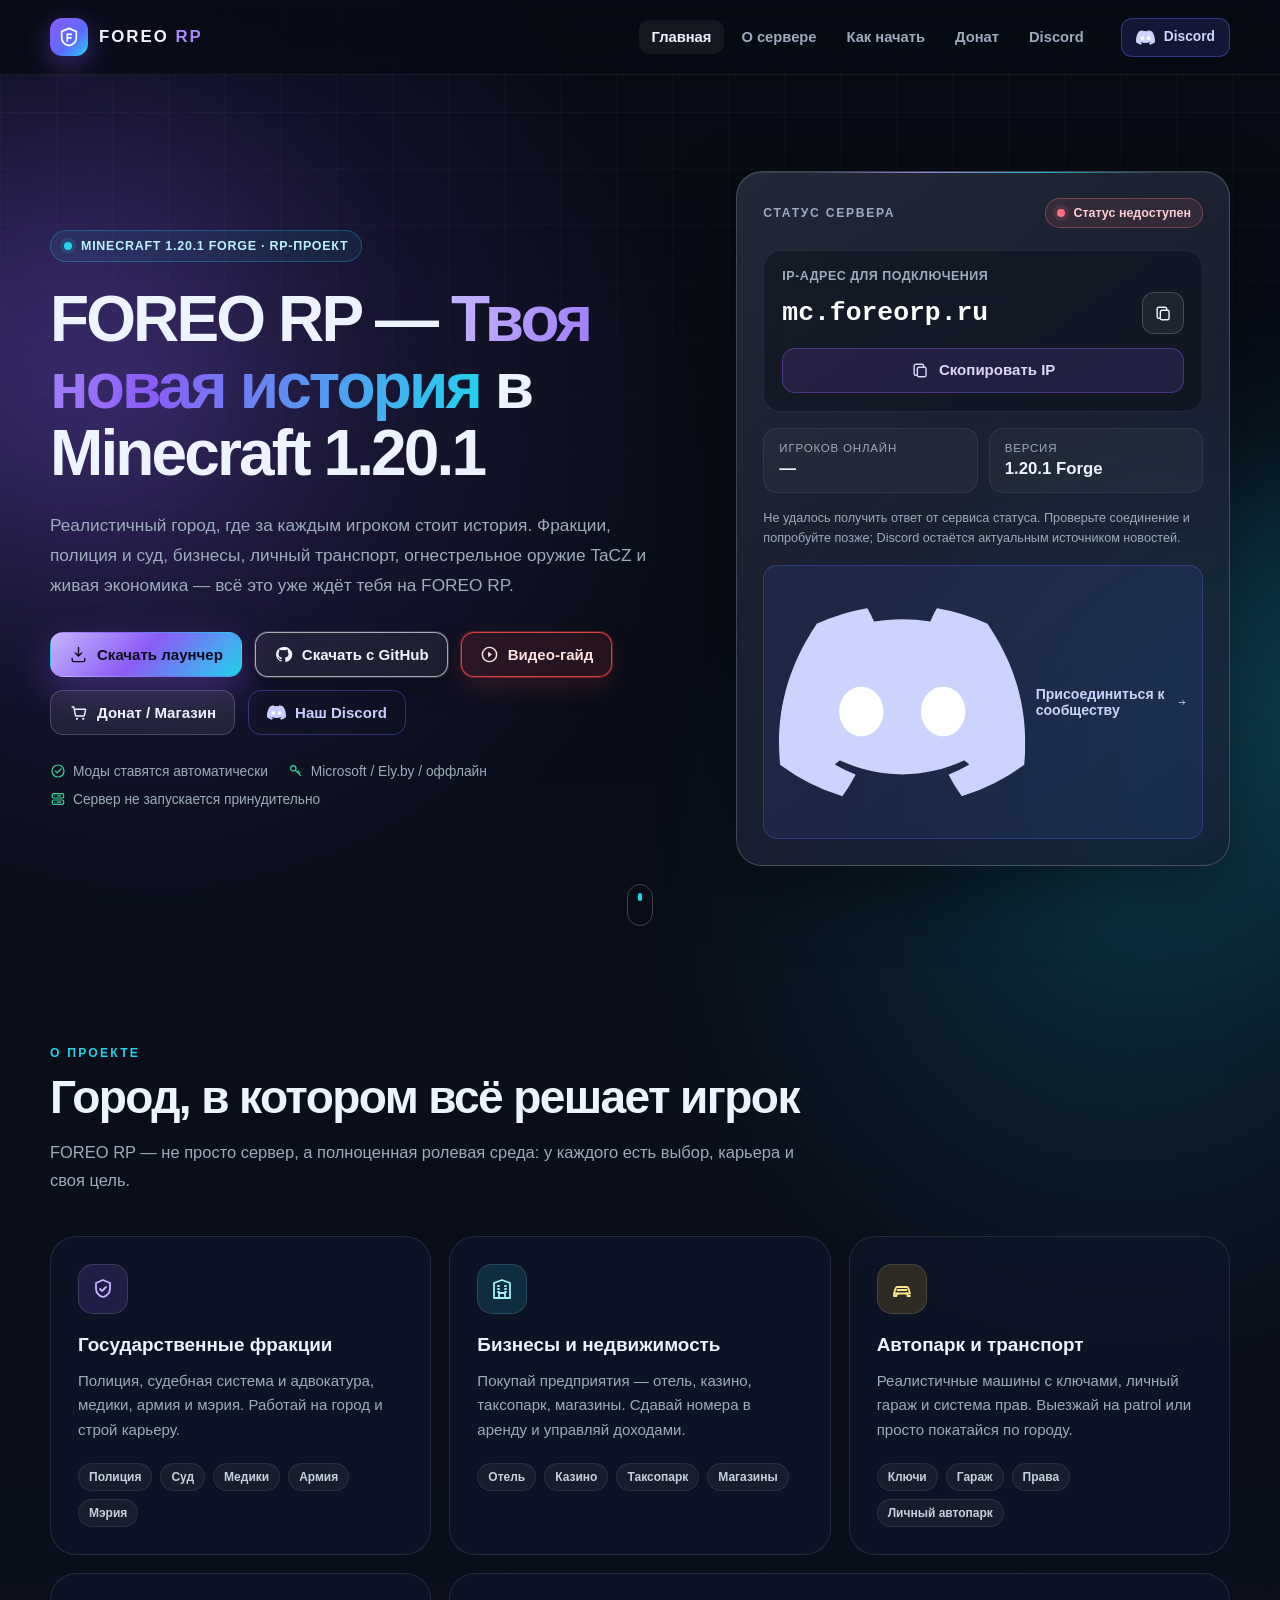
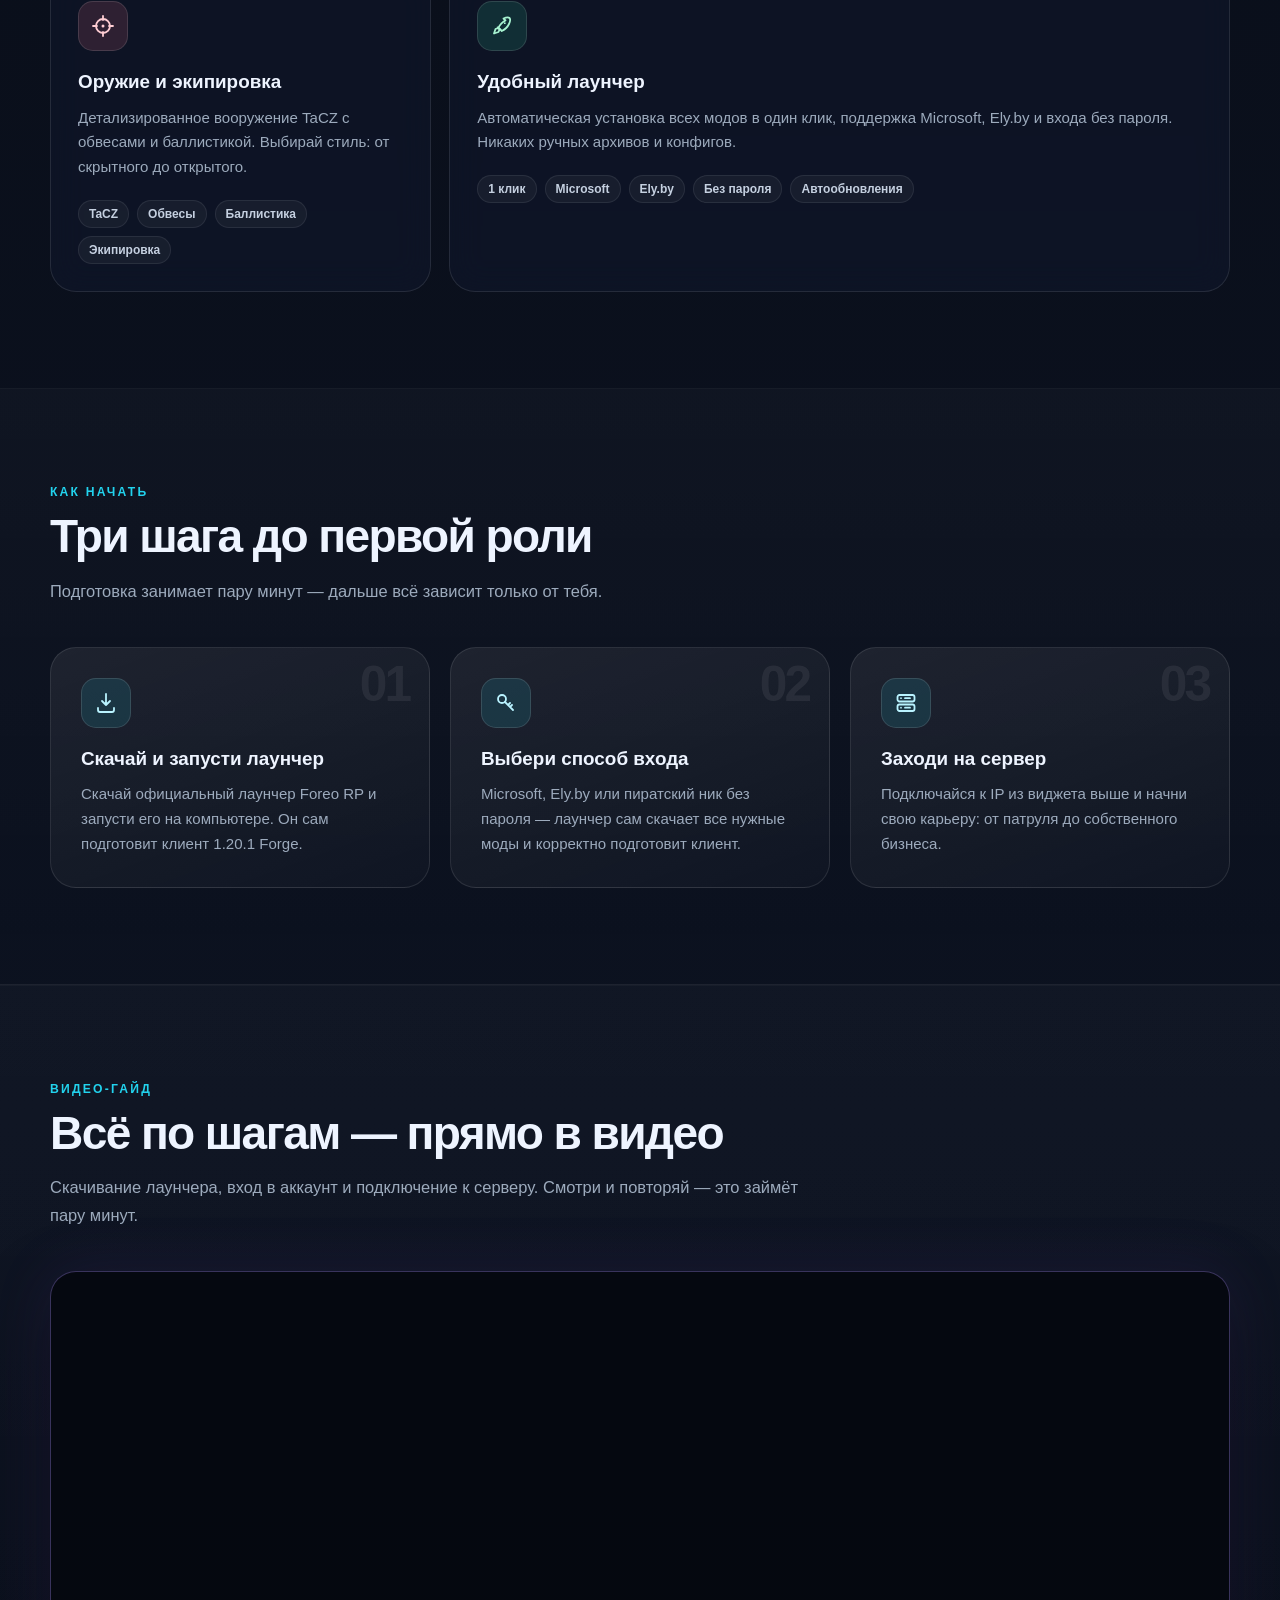
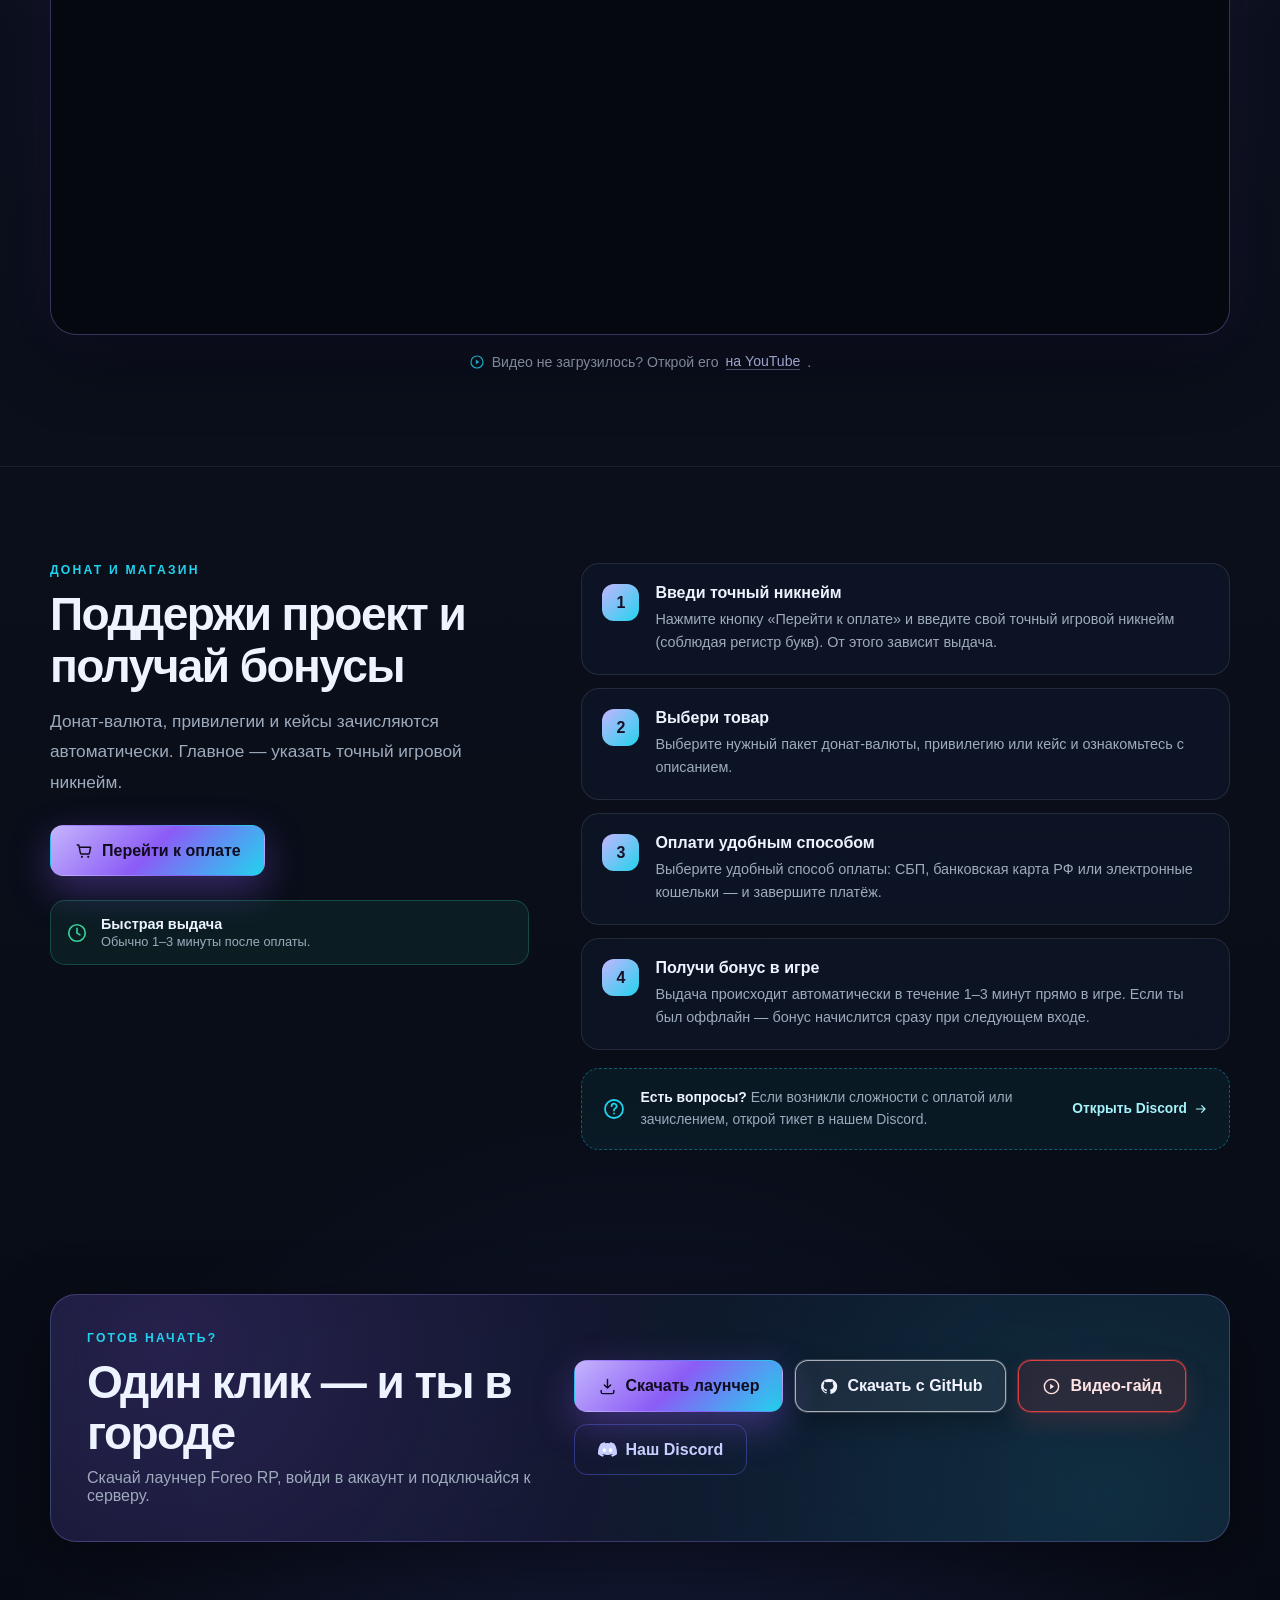
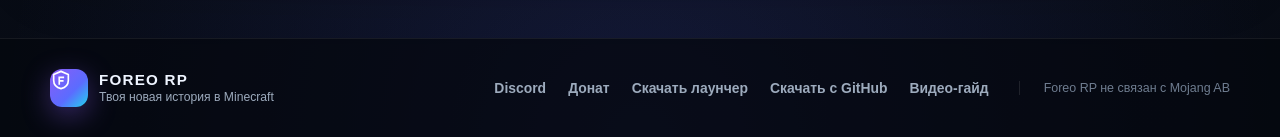
==== index.html @ 28b9a8d1 "Add files via upload" ====
<!doctype html>
<html lang="ru">
<head>
  <meta charset="UTF-8">
  <meta name="viewport" content="width=device-width, initial-scale=1.0">
  <meta name="description" content="FOREO RP — реалистичный Minecraft RP-сервер 1.20.1 Forge: фракции, бизнесы, транспорт, оружие TaCZ и живая экономика.">
  <meta name="theme-color" content="#070b14">
  <title>FOREO RP — Твоя новая история в Minecraft 1.20.1</title>
  <link rel="icon" type="image/svg+xml" href="favicon.svg">
  <link rel="icon" type="image/png" sizes="512x512" href="favicon.png">
  <link rel="icon" type="image/png" sizes="48x48" href="favicon-48x48.png">
  <link rel="icon" type="image/png" sizes="32x32" href="favicon-32x32.png">
  <link rel="icon" type="image/png" sizes="16x16" href="favicon-16x16.png">
  <link rel="shortcut icon" href="favicon.ico">
  <link rel="apple-touch-icon" sizes="180x180" href="apple-touch-icon.png">
  <link rel="stylesheet" href="style.css">
</head>
<body>
  <!-- Небольшая библиотека SVG-иконок. Все иконки локальные, без внешних запросов. -->
  <svg class="svg-sprite" aria-hidden="true" focusable="false" xmlns="http://www.w3.org/2000/svg">
    <symbol id="i-logo" viewBox="0 0 24 24">
      <path d="M12 2.6 20 6v6.2c0 4.8-3.2 8-8 9.2-4.8-1.2-8-4.4-8-9.2V6l8-3.4Z" fill="none" stroke="currentColor" stroke-width="1.8" stroke-linejoin="round"/>
      <path d="M9.2 8.2h6.2v2H11v1.8h3.8v2H11v3.2H9.2V8.2Z" fill="currentColor"/>
    </symbol>
    <symbol id="i-download" viewBox="0 0 24 24">
      <path d="M12 3v11m0 0 4-4m-4 4-4-4M4 17v2a2 2 0 0 0 2 2h12a2 2 0 0 0 2-2v-2" fill="none" stroke="currentColor" stroke-width="1.8" stroke-linecap="round" stroke-linejoin="round"/>
    </symbol>
    <symbol id="i-github" viewBox="0 0 24 24">
      <path d="M12 2.6a9.4 9.4 0 0 0-3 18.3c.5.1.6-.2.6-.5v-1.7c-2.7.6-3.3-1.2-3.3-1.2-.4-1.1-1.1-1.4-1.1-1.4-.9-.6.1-.6.1-.6 1 .1 1.5 1 1.5 1 .9 1.5 2.3 1.1 2.9.8.1-.6.4-1.1.6-1.3-2.2-.3-4.6-1.1-4.6-4.9 0-1.1.4-2 1-2.7-.1-.3-.4-1.3.1-2.7 0 0 .8-.3 2.7 1a9.3 9.3 0 0 1 5 0c1.9-1.3 2.7-1 2.7-1 .5 1.4.2 2.4.1 2.7.6.7 1 1.6 1 2.7 0 3.8-2.4 4.6-4.6 4.9.4.3.7 1 .7 2v2.9c0 .3.1.6.6.5A9.4 9.4 0 0 0 12 2.6Z" fill="currentColor"/>
    </symbol>
    <symbol id="i-play" viewBox="0 0 24 24">
      <circle cx="12" cy="12" r="9" fill="none" stroke="currentColor" stroke-width="1.8"/>
      <path d="m10.3 8.4 5 3.6-5 3.6V8.4Z" fill="currentColor"/>
    </symbol>
    <symbol id="i-cart" viewBox="0 0 24 24">
      <path d="M4 5h2l2.1 10.2a1.6 1.6 0 0 0 1.6 1.3h8.2a1.6 1.6 0 0 0 1.6-1.3L21 8H7" fill="none" stroke="currentColor" stroke-width="1.8" stroke-linecap="round" stroke-linejoin="round"/>
      <circle cx="10" cy="20" r="1.4" fill="currentColor"/><circle cx="18" cy="20" r="1.4" fill="currentColor"/>
    </symbol>
    <symbol id="i-discord" viewBox="0 0 24 24">
      <path d="M20.317 4.369a19.791 19.791 0 0 0-4.885-1.515a.074.074 0 0 0-.079.037c-.21.375-.444.864-.608 1.25a18.27 18.27 0 0 0-5.487 0a12.64 12.64 0 0 0-.617-1.25a.077.077 0 0 0-.079-.037A19.736 19.736 0 0 0 3.677 4.37a.07.07 0 0 0-.032.027C.533 9.046-.32 13.58.099 18.057a.082.082 0 0 0 .031.057a19.9 19.9 0 0 0 5.993 3.03a.078.078 0 0 0 .084-.028a14.09 14.09 0 0 0 1.226-1.994a.076.076 0 0 0-.041-.106a13.107 13.107 0 0 1-1.872-.892a.077.077 0 0 1-.008-.128a10.2 10.2 0 0 0 .372-.292a.074.074 0 0 1 .077-.01c3.928 1.793 8.18 1.793 12.062 0a.074.074 0 0 1 .078.009a10.28 10.28 0 0 0 .371.292a.077.077 0 0 1-.006.127a12.299 12.299 0 0 1-1.873.892a.077.077 0 0 0-.041.107c.36.698.772 1.362 1.225 1.993a.076.076 0 0 0 .084.028a19.839 19.839 0 0 0 6.002-3.03a.077.077 0 0 0 .032-.054c.5-5.177-.838-9.674-3.549-13.66a.061.061 0 0 0-.031-.03z" fill="currentColor"/>
      <path d="M8.02 15.331c-1.183 0-2.157-1.085-2.157-2.419c0-1.333.955-2.418 2.157-2.418c1.21 0 2.176 1.094 2.157 2.418c0 1.334-.956 2.419-2.157 2.419zm7.975 0c-1.183 0-2.157-1.085-2.157-2.419c0-1.333.955-2.418 2.157-2.418c1.21 0 2.176 1.094 2.157 2.418c0 1.334-.947 2.419-2.157 2.419z" fill="#fff"/>
    </symbol>
    <symbol id="i-copy" viewBox="0 0 24 24">
      <rect x="8" y="8" width="11" height="12" rx="2" fill="none" stroke="currentColor" stroke-width="1.8"/>
      <path d="M16 8V6a2 2 0 0 0-2-2H6a2 2 0 0 0-2 2v10a2 2 0 0 0 2 2h2" fill="none" stroke="currentColor" stroke-width="1.8" stroke-linecap="round"/>
    </symbol>
    <symbol id="i-server" viewBox="0 0 24 24">
      <rect x="3.5" y="4" width="17" height="6.5" rx="2" fill="none" stroke="currentColor" stroke-width="1.8"/>
      <rect x="3.5" y="13.5" width="17" height="6.5" rx="2" fill="none" stroke="currentColor" stroke-width="1.8"/>
      <path d="M7 7.2h.01M7 16.7h.01M11 7.2h5M11 16.7h5" stroke="currentColor" stroke-width="1.8" stroke-linecap="round"/>
    </symbol>
    <symbol id="i-shield" viewBox="0 0 24 24">
      <path d="M12 3 19 6v5.5c0 4.4-2.9 7.4-7 8.5-4.1-1.1-7-4.1-7-8.5V6l7-3Z" fill="none" stroke="currentColor" stroke-width="1.8" stroke-linejoin="round"/>
      <path d="m9 12 2 2 4-4" fill="none" stroke="currentColor" stroke-width="1.8" stroke-linecap="round" stroke-linejoin="round"/>
    </symbol>
    <symbol id="i-building" viewBox="0 0 24 24">
      <path d="M4 21V6l8-3 8 3v15M4 21h16M9 21v-5h6v5M8 9h1m6 0h1M8 12h1m6 0h1M8 15h1m6 0h1" fill="none" stroke="currentColor" stroke-width="1.8" stroke-linecap="round" stroke-linejoin="round"/>
    </symbol>
    <symbol id="i-car" viewBox="0 0 24 24">
      <path d="M5 16.5h14M6.5 16.5V19H4v-2.5M20 19h-2.5v-2.5M4 16.5l1.6-5.2A2 2 0 0 1 7.5 10h9a2 2 0 0 1 1.9 1.3l1.6 5.2M7.5 13h9" fill="none" stroke="currentColor" stroke-width="1.8" stroke-linecap="round" stroke-linejoin="round"/>
      <circle cx="7.5" cy="16.5" r="1.2" fill="currentColor"/><circle cx="16.5" cy="16.5" r="1.2" fill="currentColor"/>
    </symbol>
    <symbol id="i-crosshair" viewBox="0 0 24 24">
      <circle cx="12" cy="12" r="7" fill="none" stroke="currentColor" stroke-width="1.8"/>
      <path d="M12 2v4m0 12v4M2 12h4m12 0h4" stroke="currentColor" stroke-width="1.8" stroke-linecap="round"/>
      <circle cx="12" cy="12" r="1.5" fill="currentColor"/>
    </symbol>
    <symbol id="i-rocket" viewBox="0 0 24 24">
      <path d="M13.5 4.5c3.2-1.5 5.5-1 6-.5.5.5 1 2.8-.5 6-1.3 2.8-4 5.4-7.2 7l-3.3-3.3c1.6-3.2 4.2-5.9 7-7.2Z" fill="none" stroke="currentColor" stroke-width="1.8" stroke-linejoin="round"/>
      <path d="m8.5 13.7-3 1.3-1.5 4.5 4.5-1.5 1.3-3M9 15l-1.5-1.5M14.8 9.2h.01" fill="none" stroke="currentColor" stroke-width="1.8" stroke-linecap="round" stroke-linejoin="round"/>
    </symbol>
    <symbol id="i-check" viewBox="0 0 24 24">
      <circle cx="12" cy="12" r="9" fill="none" stroke="currentColor" stroke-width="1.8"/>
      <path d="m8 12 2.7 2.7L16.5 9" fill="none" stroke="currentColor" stroke-width="1.8" stroke-linecap="round" stroke-linejoin="round"/>
    </symbol>
    <symbol id="i-clock" viewBox="0 0 24 24">
      <circle cx="12" cy="12" r="9" fill="none" stroke="currentColor" stroke-width="1.8"/>
      <path d="M12 7v5l3.2 2" fill="none" stroke="currentColor" stroke-width="1.8" stroke-linecap="round" stroke-linejoin="round"/>
    </symbol>
    <symbol id="i-key" viewBox="0 0 24 24">
      <circle cx="8" cy="8" r="4" fill="none" stroke="currentColor" stroke-width="1.8"/>
      <path d="m11 11 8 8m-3-3 2-2m-4 0 2-2" fill="none" stroke="currentColor" stroke-width="1.8" stroke-linecap="round" stroke-linejoin="round"/>
    </symbol>
    <symbol id="i-arrow" viewBox="0 0 24 24">
      <path d="M5 12h13m0 0-5-5m5 5-5 5" fill="none" stroke="currentColor" stroke-width="1.8" stroke-linecap="round" stroke-linejoin="round"/>
    </symbol>
    <symbol id="i-help" viewBox="0 0 24 24">
      <circle cx="12" cy="12" r="9" fill="none" stroke="currentColor" stroke-width="1.8"/>
      <path d="M9.6 9.2a2.5 2.5 0 1 1 3.4 2.3c-.7.3-1 .9-1 1.6v.4m0 3h.01" fill="none" stroke="currentColor" stroke-width="1.8" stroke-linecap="round" stroke-linejoin="round"/>
    </symbol>
  </svg>

  <!-- Подложка: положите bg.jpg в эту же папку, чтобы заменить градиент/сетку скриншотом. -->
  <div class="bg-media" aria-hidden="true"></div>
  <div class="bg-glow bg-glow-one" aria-hidden="true"></div>
  <div class="bg-glow bg-glow-two" aria-hidden="true"></div>

  <header class="site-header">
    <div class="container header-inner">
      <a class="brand" href="#home" aria-label="FOREO RP — на главную">
        <span class="brand-mark"><svg viewBox="0 0 24 24" aria-hidden="true"><use href="#i-logo"></use></svg></span>
        <span class="brand-text">FOREO <em>RP</em></span>
      </a>

      <button class="nav-toggle" id="navToggle" type="button" aria-label="Открыть меню" aria-expanded="false" aria-controls="mainNav">
        <span></span><span></span><span></span>
      </button>

      <nav class="nav" id="mainNav" aria-label="Основная навигация">
        <a href="#home" class="nav-link is-active">Главная</a>
        <a href="#features" class="nav-link">О сервере</a>
        <a href="#start" class="nav-link">Как начать</a>
        <a href="#donate" class="nav-link">Донат</a>
        <a href="#" data-config-href="discord" class="nav-link">Discord</a>
      </nav>

      <a class="btn btn-small btn-discord" href="#" data-config-href="discord" target="_blank" rel="noopener noreferrer">
        <svg viewBox="0 0 24 24" aria-hidden="true"><use href="#i-discord"></use></svg>
        <span>Discord</span>
      </a>
    </div>
  </header>

  <main>
    <section class="hero" id="home">
      <div class="container hero-grid">
        <div class="hero-copy">
          <div class="eyebrow"><span class="live-dot"></span> Minecraft 1.20.1 Forge · RP-проект</div>
          <h1>FOREO RP — <span>Твоя новая история</span> в Minecraft 1.20.1</h1>
          <p class="lead">
            Реалистичный город, где за каждым игроком стоит история. Фракции, полиция и суд, бизнесы,
            личный транспорт, огнестрельное оружие TaCZ и живая экономика — всё это уже ждёт тебя на FOREO RP.
          </p>

          <div class="hero-actions">
            <a class="btn btn-primary" href="https://github.com/palsey/foreorp-launcher/releases/download/v1.0.0/ForeoRP-Launcher-1.0.0-x64.exe" data-config-href="launcher" target="_blank" rel="noopener noreferrer">
              <svg viewBox="0 0 24 24" aria-hidden="true"><use href="#i-download"></use></svg>
              Скачать лаунчер
            </a>
            <a class="btn btn-github" href="https://github.com/palsey/foreorp-launcher/releases" data-config-href="github" target="_blank" rel="noopener noreferrer">
              <svg viewBox="0 0 24 24" aria-hidden="true"><use href="#i-github"></use></svg>
              Скачать с GitHub
            </a>
            <a class="btn btn-video" href="#video-guide">
              <svg viewBox="0 0 24 24" aria-hidden="true"><use href="#i-play"></use></svg>
              Видео-гайд
            </a>
            <a class="btn btn-secondary" href="#donate">
              <svg viewBox="0 0 24 24" aria-hidden="true"><use href="#i-cart"></use></svg>
              Донат / Магазин
            </a>
            <a class="btn btn-ghost" href="#" data-config-href="discord" target="_blank" rel="noopener noreferrer">
              <svg viewBox="0 0 24 24" aria-hidden="true"><use href="#i-discord"></use></svg>
              Наш Discord
            </a>
          </div>

          <div class="hero-meta" aria-label="Особенности лаунчера">
            <span><svg viewBox="0 0 24 24" aria-hidden="true"><use href="#i-check"></use></svg> Моды ставятся автоматически</span>
            <span><svg viewBox="0 0 24 24" aria-hidden="true"><use href="#i-key"></use></svg> Microsoft / Ely.by / оффлайн</span>
            <span><svg viewBox="0 0 24 24" aria-hidden="true"><use href="#i-server"></use></svg> Сервер не запускается принудительно</span>
          </div>
        </div>

        <aside class="server-panel" aria-label="Статус сервера">
          <div class="panel-top">
            <span class="panel-label">Статус сервера</span>
            <span class="status-badge is-loading" id="statusBadge">
              <span class="status-dot"></span>
              <span id="statusText">Проверяем...</span>
            </span>
          </div>

          <div class="ip-block">
            <span class="ip-label">IP-адрес для подключения</span>
            <div class="ip-row">
              <code id="serverIp" data-config-text="ip">mc.foreorp.ru</code>
              <button class="icon-btn" id="copyIpIcon" type="button" aria-label="Скопировать IP-адрес" title="Скопировать IP">
                <svg viewBox="0 0 24 24" aria-hidden="true"><use href="#i-copy"></use></svg>
              </button>
            </div>
            <button class="btn btn-copy" id="copyIp" type="button">
              <svg viewBox="0 0 24 24" aria-hidden="true"><use href="#i-copy"></use></svg>
              Скопировать IP
            </button>
          </div>

          <div class="panel-stats">
            <div>
              <span class="stat-label">Игроков онлайн</span>
              <strong id="playerCount">—</strong>
            </div>
            <div>
              <span class="stat-label">Версия</span>
              <strong>1.20.1 Forge</strong>
            </div>
          </div>

          <p class="panel-hint" id="statusHint">Живая проверка через api.mcsrvstat.us. Если сервер на техработах — Status покажет это автоматически.</p>

          <a class="panel-discord" href="#" data-config-href="discord" target="_blank" rel="noopener noreferrer">
            <svg viewBox="0 0 24 24" aria-hidden="true"><use href="#i-discord"></use></svg>
            <span>Присоединиться к сообществу</span>
            <svg class="arrow-icon" viewBox="0 0 24 24" aria-hidden="true"><use href="#i-arrow"></use></svg>
          </a>
        </aside>
      </div>

      <a class="scroll-cue" href="#features" aria-label="Прокрутить к описанию">
        <span></span>
      </a>
    </section>

    <section class="section" id="features">
      <div class="container">
        <div class="section-head">
          <span class="section-kicker">О проекте</span>
          <h2>Город, в котором всё решает игрок</h2>
          <p>FOREO RP — не просто сервер, а полноценная ролевая среда: у каждого есть выбор, карьера и своя цель.</p>
        </div>

        <div class="feature-grid">
          <article class="feature-card">
            <span class="feature-icon icon-violet"><svg viewBox="0 0 24 24" aria-hidden="true"><use href="#i-shield"></use></svg></span>
            <h3>Государственные фракции</h3>
            <p>Полиция, судебная система и адвокатура, медики, армия и мэрия. Работай на город и строй карьеру.</p>
            <div class="tag-list"><span>Полиция</span><span>Суд</span><span>Медики</span><span>Армия</span><span>Мэрия</span></div>
          </article>

          <article class="feature-card">
            <span class="feature-icon icon-cyan"><svg viewBox="0 0 24 24" aria-hidden="true"><use href="#i-building"></use></svg></span>
            <h3>Бизнесы и недвижимость</h3>
            <p>Покупай предприятия — отель, казино, таксопарк, магазины. Сдавай номера в аренду и управляй доходами.</p>
            <div class="tag-list"><span>Отель</span><span>Казино</span><span>Таксопарк</span><span>Магазины</span></div>
          </article>

          <article class="feature-card">
            <span class="feature-icon icon-amber"><svg viewBox="0 0 24 24" aria-hidden="true"><use href="#i-car"></use></svg></span>
            <h3>Автопарк и транспорт</h3>
            <p>Реалистичные машины с ключами, личный гараж и система прав. Выезжай на patrol или просто покатайся по городу.</p>
            <div class="tag-list"><span>Ключи</span><span>Гараж</span><span>Права</span><span>Личный автопарк</span></div>
          </article>

          <article class="feature-card">
            <span class="feature-icon icon-rose"><svg viewBox="0 0 24 24" aria-hidden="true"><use href="#i-crosshair"></use></svg></span>
            <h3>Оружие и экипировка</h3>
            <p>Детализированное вооружение TaCZ с обвесами и баллистикой. Выбирай стиль: от скрытного до открытого.</p>
            <div class="tag-list"><span>TaCZ</span><span>Обвесы</span><span>Баллистика</span><span>Экипировка</span></div>
          </article>

          <article class="feature-card feature-card-wide">
            <span class="feature-icon icon-green"><svg viewBox="0 0 24 24" aria-hidden="true"><use href="#i-rocket"></use></svg></span>
            <h3>Удобный лаунчер</h3>
            <p>Автоматическая установка всех модов в один клик, поддержка Microsoft, Ely.by и входа без пароля. Никаких ручных архивов и конфигов.</p>
            <div class="tag-list"><span>1 клик</span><span>Microsoft</span><span>Ely.by</span><span>Без пароля</span><span>Автообновления</span></div>
          </article>
        </div>
      </div>
    </section>

    <section class="section section-alt" id="start">
      <div class="container">
        <div class="section-head">
          <span class="section-kicker">Как начать</span>
          <h2>Три шага до первой роли</h2>
          <p>Подготовка занимает пару минут — дальше всё зависит только от тебя.</p>
        </div>

        <div class="steps-grid">
          <article class="step-card">
            <span class="step-number">01</span>
            <span class="step-icon"><svg viewBox="0 0 24 24" aria-hidden="true"><use href="#i-download"></use></svg></span>
            <h3>Скачай и запусти лаунчер</h3>
            <p>Скачай официальный лаунчер Foreo RP и запусти его на компьютере. Он сам подготовит клиент 1.20.1 Forge.</p>
          </article>
          <article class="step-card">
            <span class="step-number">02</span>
            <span class="step-icon"><svg viewBox="0 0 24 24" aria-hidden="true"><use href="#i-key"></use></svg></span>
            <h3>Выбери способ входа</h3>
            <p>Microsoft, Ely.by или пиратский ник без пароля — лаунчер сам скачает все нужные моды и корректно подготовит клиент.</p>
          </article>
          <article class="step-card">
            <span class="step-number">03</span>
            <span class="step-icon"><svg viewBox="0 0 24 24" aria-hidden="true"><use href="#i-server"></use></svg></span>
            <h3>Заходи на сервер</h3>
            <p>Подключайся к IP из виджета выше и начни свою карьеру: от патруля до собственного бизнеса.</p>
          </article>
        </div>
      </div>
    </section>

    <section class="section section-alt" id="video-guide">
      <div class="container">
        <div class="section-head">
          <span class="section-kicker">Видео-гайд</span>
          <h2>Всё по шагам — прямо в видео</h2>
          <p>Скачивание лаунчера, вход в аккаунт и подключение к серверу. Смотри и повторяй — это займёт пару минут.</p>
        </div>

        <div class="video-frame">
          <iframe
            id="videoPlayer"
            data-config-src="videoEmbed"
            src="https://www.youtube-nocookie.com/embed/_DD9a7ppbnY?rel=0&amp;modestbranding=1"
            title="FOREO RP — видео-гайд по установке лаунчера"
            allow="accelerometer; autoplay; clipboard-write; encrypted-media; gyroscope; picture-in-picture; web-share"
            allowfullscreen
            loading="lazy"
            referrerpolicy="strict-origin-when-cross-origin"></iframe>
        </div>

        <p class="video-caption">
          <svg viewBox="0 0 24 24" aria-hidden="true"><use href="#i-play"></use></svg>
          Видео не загрузилось? Открой его
          <a href="https://youtu.be/_DD9a7ppbnY" data-config-href="video" target="_blank" rel="noopener noreferrer">на YouTube</a>.
        </p>
      </div>
    </section>

    <section class="section" id="donate">
      <div class="container donate-grid">
        <div class="donate-intro">
          <span class="section-kicker">Донат и магазин</span>
          <h2>Поддержи проект и получай бонусы</h2>
          <p class="lead">Донат-валюта, привилегии и кейсы зачисляются автоматически. Главное — указать точный игровой никнейм.</p>
          <a class="btn btn-primary btn-lg" href="https://www.donationalerts.com/r/pa1sey" data-config-href="donate" target="_blank" rel="noopener noreferrer">
            <svg viewBox="0 0 24 24" aria-hidden="true"><use href="#i-cart"></use></svg>
            Перейти к оплате
          </a>
          <div class="donate-note">
            <svg viewBox="0 0 24 24" aria-hidden="true"><use href="#i-clock"></use></svg>
            <div><strong>Быстрая выдача</strong><span>Обычно 1–3 минуты после оплаты.</span></div>
          </div>
        </div>

        <div class="donate-steps">
          <article class="donate-step">
            <span class="donate-step-num">1</span>
            <div>
              <h3>Введи точный никнейм</h3>
              <p>Нажмите кнопку «Перейти к оплате» и введите свой точный игровой никнейм (соблюдая регистр букв). От этого зависит выдача.</p>
            </div>
          </article>
          <article class="donate-step">
            <span class="donate-step-num">2</span>
            <div>
              <h3>Выбери товар</h3>
              <p>Выберите нужный пакет донат-валюты, привилегию или кейс и ознакомьтесь с описанием.</p>
            </div>
          </article>
          <article class="donate-step">
            <span class="donate-step-num">3</span>
            <div>
              <h3>Оплати удобным способом</h3>
              <p>Выберите удобный способ оплаты: СБП, банковская карта РФ или электронные кошельки — и завершите платёж.</p>
            </div>
          </article>
          <article class="donate-step">
            <span class="donate-step-num">4</span>
            <div>
              <h3>Получи бонус в игре</h3>
              <p>Выдача происходит автоматически в течение 1–3 минут прямо в игре. Если ты был оффлайн — бонус начислится сразу при следующем входе.</p>
            </div>
          </article>
          <div class="donate-help">
            <svg viewBox="0 0 24 24" aria-hidden="true"><use href="#i-help"></use></svg>
            <p><strong>Есть вопросы?</strong> Если возникли сложности с оплатой или зачислением, открой тикет в нашем Discord.</p>
            <a href="#" data-config-href="discord" target="_blank" rel="noopener noreferrer">Открыть Discord <svg viewBox="0 0 24 24" aria-hidden="true"><use href="#i-arrow"></use></svg></a>
          </div>
        </div>
      </div>
    </section>

    <section class="cta" id="download">
      <div class="container cta-inner">
        <div>
          <span class="section-kicker">Готов начать?</span>
          <h2>Один клик — и ты в городе</h2>
          <p>Скачай лаунчер Foreo RP, войди в аккаунт и подключайся к серверу.</p>
        </div>
        <div class="cta-actions">
          <a class="btn btn-primary btn-lg" href="https://github.com/palsey/foreorp-launcher/releases/download/v1.0.0/ForeoRP-Launcher-1.0.0-x64.exe" data-config-href="launcher" target="_blank" rel="noopener noreferrer">
            <svg viewBox="0 0 24 24" aria-hidden="true"><use href="#i-download"></use></svg>
            Скачать лаунчер
          </a>
          <a class="btn btn-github btn-lg" href="https://github.com/palsey/foreorp-launcher/releases" data-config-href="github" target="_blank" rel="noopener noreferrer">
            <svg viewBox="0 0 24 24" aria-hidden="true"><use href="#i-github"></use></svg>
            Скачать с GitHub
          </a>
          <a class="btn btn-video btn-lg" href="#video-guide">
            <svg viewBox="0 0 24 24" aria-hidden="true"><use href="#i-play"></use></svg>
            Видео-гайд
          </a>
          <a class="btn btn-ghost btn-lg" href="#" data-config-href="discord" target="_blank" rel="noopener noreferrer">
            <svg viewBox="0 0 24 24" aria-hidden="true"><use href="#i-discord"></use></svg>
            Наш Discord
          </a>
        </div>
      </div>
    </section>
  </main>

  <footer class="site-footer">
    <div class="container footer-inner">
      <div class="footer-brand">
        <span class="brand-mark"><svg viewBox="0 0 24 24" aria-hidden="true"><use href="#i-logo"></use></svg></span>
        <div><strong>FOREO RP</strong><span>Твоя новая история в Minecraft</span></div>
      </div>
      <nav class="footer-links" aria-label="Ссылки в подвале">
        <a href="#" data-config-href="discord" target="_blank" rel="noopener noreferrer">Discord</a>
        <a href="https://www.donationalerts.com/r/pa1sey" data-config-href="donate" target="_blank" rel="noopener noreferrer">Донат</a>
        <a href="https://github.com/palsey/foreorp-launcher/releases/download/v1.0.0/ForeoRP-Launcher-1.0.0-x64.exe" data-config-href="launcher" target="_blank" rel="noopener noreferrer">Скачать лаунчер</a>
        <a href="https://github.com/palsey/foreorp-launcher/releases" data-config-href="github" target="_blank" rel="noopener noreferrer">Скачать с GitHub</a>
        <a href="#video-guide">Видео-гайд</a>
      </nav>
      <p class="footer-legal">Foreo RP не связан с Mojang AB</p>
    </div>
  </footer>

  <div class="toast" id="toast" role="status" aria-live="polite">
    <svg viewBox="0 0 24 24" aria-hidden="true"><use href="#i-check"></use></svg>
    <span id="toastText">IP скопирован!</span>
  </div>

  <script src="script.js"></script>
</body>
</html>
---- style.css ----
/* =========================================================
   FOREO RP — static GitHub Pages site
   Без сборщиков. Просто подключённый в index.html файл.
   ========================================================= */

:root {
  --bg: #070b14;
  --bg-soft: #0c1220;
  --panel: rgba(15, 23, 42, 0.68);
  --panel-solid: rgba(13, 20, 35, 0.94);
  --border: rgba(255, 255, 255, 0.1);
  --border-strong: rgba(255, 255, 255, 0.18);
  --text: #eef4ff;
  --muted: #9dabbd;
  --violet: #8b5cf6;
  --violet-light: #a78bfa;
  --cyan: #22d3ee;
  --green: #34d399;
  --amber: #fbbf24;
  --rose: #fb7185;
  --blue: #5865f2;
  --radius-lg: 26px;
  --radius-md: 18px;
  --shadow: 0 24px 70px rgba(0, 0, 0, 0.42);
}

*,
*::before,
*::after {
  box-sizing: border-box;
}

html {
  scroll-behavior: smooth;
  scroll-padding-top: 96px;
}

body {
  margin: 0;
  min-height: 100vh;
  color: var(--text);
  font-family: Inter, "Segoe UI", Roboto, Arial, sans-serif;
  background:
    radial-gradient(circle at 12% 8%, rgba(139, 92, 246, 0.2), transparent 34rem),
    radial-gradient(circle at 88% 18%, rgba(34, 211, 238, 0.14), transparent 30rem),
    radial-gradient(circle at 50% 100%, rgba(88, 101, 242, 0.16), transparent 40rem),
    linear-gradient(180deg, var(--bg) 0%, var(--bg-soft) 55%, var(--bg) 100%);
  overflow-x: hidden;
  -webkit-font-smoothing: antialiased;
}

/* Сетка на фоне. Легко отключить, если используется bg.jpg. */
body::before {
  content: "";
  position: fixed;
  inset: 0;
  z-index: 0;
  pointer-events: none;
  background-image:
    linear-gradient(rgba(255, 255, 255, 0.035) 1px, transparent 1px),
    linear-gradient(90deg, rgba(255, 255, 255, 0.035) 1px, transparent 1px);
  background-size: 56px 56px;
  mask-image: linear-gradient(to bottom, rgba(0, 0, 0, 0.9), transparent 85%);
  -webkit-mask-image: linear-gradient(to bottom, rgba(0, 0, 0, 0.9), transparent 85%);
}

/* Если положите bg.jpg рядом с index.html, он появится поверх градиента. */
.bg-media {
  position: fixed;
  inset: 0;
  z-index: 0;
  pointer-events: none;
  background-image: url("bg.jpg");
  background-size: cover;
  background-position: center;
  background-repeat: no-repeat;
  opacity: 0.16;
  filter: saturate(1.15) contrast(1.05);
}

.bg-glow {
  position: fixed;
  z-index: 0;
  border-radius: 50%;
  filter: blur(110px);
  pointer-events: none;
  opacity: 0.28;
}

.bg-glow-one {
  width: 380px;
  height: 380px;
  top: 18%;
  left: -140px;
  background: var(--violet);
}

.bg-glow-two {
  width: 420px;
  height: 420px;
  right: -160px;
  top: 52%;
  background: var(--cyan);
  opacity: 0.18;
}

.svg-sprite {
  position: absolute;
  width: 0;
  height: 0;
  overflow: hidden;
}

main,
.site-header,
.site-footer {
  position: relative;
  z-index: 1;
}

.container {
  width: min(1180px, calc(100% - 40px));
  margin: 0 auto;
}

/* ---------------- Header ---------------- */

.site-header {
  position: sticky;
  top: 0;
  z-index: 50;
  background: rgba(7, 11, 20, 0.72);
  border-bottom: 1px solid rgba(255, 255, 255, 0.07);
  backdrop-filter: blur(18px);
  -webkit-backdrop-filter: blur(18px);
}

.header-inner {
  height: 74px;
  display: flex;
  align-items: center;
  gap: 24px;
}

.brand {
  display: inline-flex;
  align-items: center;
  gap: 11px;
  color: var(--text);
  text-decoration: none;
  flex: 0 0 auto;
}

.brand-mark {
  width: 38px;
  height: 38px;
  display: grid;
  place-items: center;
  border-radius: 12px;
  color: white;
  background: linear-gradient(135deg, var(--violet), #5b6cff 60%, var(--cyan));
  box-shadow: 0 8px 28px rgba(139, 92, 246, 0.38);
}

.brand-mark svg {
  width: 22px;
  height: 22px;
}

.brand-text {
  font-size: 1.05rem;
  font-weight: 900;
  letter-spacing: 0.12em;
}

.brand-text em {
  font-style: normal;
  color: var(--violet-light);
}

.nav {
  margin-left: auto;
  display: flex;
  align-items: center;
  gap: 4px;
}

.nav-link {
  position: relative;
  padding: 9px 13px;
  color: var(--muted);
  font-size: 0.92rem;
  font-weight: 600;
  text-decoration: none;
  border-radius: 10px;
  transition: color 0.2s ease, background 0.2s ease;
}

.nav-link:hover,
.nav-link.is-active {
  color: var(--text);
  background: rgba(255, 255, 255, 0.06);
}

.nav-toggle {
  display: none;
  margin-left: auto;
  width: 42px;
  height: 42px;
  padding: 10px;
  border: 1px solid var(--border);
  border-radius: 12px;
  background: rgba(255, 255, 255, 0.04);
  cursor: pointer;
}

.nav-toggle span {
  display: block;
  width: 100%;
  height: 2px;
  margin: 4px 0;
  border-radius: 2px;
  background: var(--text);
  transition: transform 0.2s ease, opacity 0.2s ease;
}

.nav-toggle[aria-expanded="true"] span:nth-child(1) {
  transform: translateY(6px) rotate(45deg);
}

.nav-toggle[aria-expanded="true"] span:nth-child(2) {
  opacity: 0;
}

.nav-toggle[aria-expanded="true"] span:nth-child(3) {
  transform: translateY(-6px) rotate(-45deg);
}

/* ---------------- Buttons ---------------- */

.btn {
  display: inline-flex;
  align-items: center;
  justify-content: center;
  gap: 9px;
  padding: 12px 18px;
  border: 1px solid transparent;
  border-radius: 13px;
  color: var(--text);
  font: inherit;
  font-size: 0.94rem;
  font-weight: 750;
  line-height: 1.2;
  text-decoration: none;
  cursor: pointer;
  transition: transform 0.2s ease, box-shadow 0.25s ease, background 0.2s ease, border-color 0.2s ease;
}

.btn svg,
.icon-btn svg,
.feature-icon svg,
.step-icon svg,
.donate-step-num svg {
  width: 19px;
  height: 19px;
  flex: 0 0 auto;
}

.btn:hover {
  transform: translateY(-2px);
}

.btn:active {
  transform: translateY(0);
}

.btn:focus-visible,
.icon-btn:focus-visible,
.nav-link:focus-visible,
.brand:focus-visible,
.nav-toggle:focus-visible,
a:focus-visible {
  outline: 2px solid var(--cyan);
  outline-offset: 3px;
}

.btn-primary {
  color: #100b1f;
  background: linear-gradient(135deg, #c4b5fd, #8b5cf6 48%, #22d3ee);
  box-shadow: 0 14px 38px rgba(139, 92, 246, 0.36);
}

.btn-primary:hover {
  box-shadow: 0 18px 48px rgba(139, 92, 246, 0.52);
}

.btn-secondary {
  background: rgba(255, 255, 255, 0.07);
  border-color: var(--border-strong);
  backdrop-filter: blur(10px);
}

.btn-secondary:hover {
  background: rgba(255, 255, 255, 0.12);
  border-color: rgba(34, 211, 238, 0.5);
}

.btn-ghost {
  background: transparent;
  border-color: rgba(88, 101, 242, 0.42);
  color: #c8ceff;
}

.btn-ghost:hover {
  background: rgba(88, 101, 242, 0.14);
  border-color: rgba(88, 101, 242, 0.8);
}

.btn-discord {
  background: rgba(88, 101, 242, 0.16);
  border-color: rgba(88, 101, 242, 0.42);
  color: #cfd4ff;
}

.btn-discord:hover {
  background: var(--blue);
  color: white;
  box-shadow: 0 12px 34px rgba(88, 101, 242, 0.4);
}

.btn-github {
  background: rgba(255, 255, 255, 0.06);
  border-color: rgba(255, 255, 255, 0.62);
  color: #f2f4ff;
  box-shadow: 0 0 0 1px rgba(255, 255, 255, 0.16), 0 10px 26px rgba(0, 0, 0, 0.28);
}

.btn-github:hover {
  background: rgba(255, 255, 255, 0.16);
  border-color: #ffffff;
  color: #ffffff;
  box-shadow: 0 0 0 2px rgba(255, 255, 255, 0.3), 0 14px 36px rgba(255, 255, 255, 0.18);
}

.btn-video {
  background: rgba(239, 68, 68, 0.12);
  border-color: rgba(239, 68, 68, 0.9);
  color: #ffe2e2;
  box-shadow: 0 0 0 1px rgba(239, 68, 68, 0.32), 0 10px 26px rgba(239, 68, 68, 0.16);
}

.btn-video:hover {
  background: rgba(239, 68, 68, 0.26);
  border-color: #ff7676;
  color: #ffffff;
  box-shadow: 0 0 0 2px rgba(239, 68, 68, 0.45), 0 14px 36px rgba(239, 68, 68, 0.32);
}

.btn-small {
  padding: 9px 14px;
  font-size: 0.86rem;
  border-radius: 11px;
}

.btn-lg {
  padding: 15px 23px;
  font-size: 1rem;
}

/* ---------------- Hero ---------------- */

.hero {
  position: relative;
  padding: 96px 0 84px;
  min-height: calc(100vh - 74px);
  display: flex;
  align-items: center;
}

.hero-grid {
  display: grid;
  grid-template-columns: 1.12fr 0.88fr;
  gap: 58px;
  align-items: center;
}

.eyebrow {
  display: inline-flex;
  align-items: center;
  gap: 9px;
  padding: 8px 13px;
  border: 1px solid rgba(34, 211, 238, 0.28);
  border-radius: 999px;
  color: #b9f3ff;
  background: rgba(34, 211, 238, 0.08);
  font-size: 0.78rem;
  font-weight: 800;
  letter-spacing: 0.06em;
  text-transform: uppercase;
}

.live-dot {
  width: 8px;
  height: 8px;
  border-radius: 50%;
  background: var(--cyan);
  box-shadow: 0 0 0 4px rgba(34, 211, 238, 0.13);
  animation: pulse 2s infinite;
}

h1,
h2,
h3,
p {
  margin-top: 0;
}

h1 {
  margin: 24px 0 22px;
  font-size: clamp(2.55rem, 5vw, 4.45rem);
  line-height: 1.05;
  letter-spacing: -0.045em;
  font-weight: 900;
}

h1 span {
  display: inline;
  background: linear-gradient(100deg, #c4b5fd 0%, #8b5cf6 42%, #22d3ee 100%);
  -webkit-background-clip: text;
  background-clip: text;
  color: transparent;
}

.lead {
  max-width: 680px;
  margin-bottom: 0;
  color: var(--muted);
  font-size: 1.08rem;
  line-height: 1.75;
}

.hero-actions {
  display: flex;
  flex-wrap: wrap;
  gap: 13px;
  margin-top: 32px;
}

.hero-meta {
  display: flex;
  flex-wrap: wrap;
  gap: 12px 20px;
  margin-top: 28px;
  color: var(--muted);
  font-size: 0.86rem;
}

.hero-meta span {
  display: inline-flex;
  align-items: center;
  gap: 7px;
}

.hero-meta svg {
  width: 16px;
  height: 16px;
  color: var(--green);
}

/* ---------------- Server widget ---------------- */

.server-panel {
  position: relative;
  padding: 26px;
  border: 1px solid var(--border-strong);
  border-radius: var(--radius-lg);
  background:
    linear-gradient(145deg, rgba(255, 255, 255, 0.09), rgba(255, 255, 255, 0.02)),
    var(--panel);
  box-shadow: var(--shadow), inset 0 1px 0 rgba(255, 255, 255, 0.09);
  backdrop-filter: blur(20px);
  -webkit-backdrop-filter: blur(20px);
  overflow: hidden;
}

.server-panel::before {
  content: "";
  position: absolute;
  top: 0;
  left: 14%;
  right: 14%;
  height: 1px;
  background: linear-gradient(90deg, transparent, rgba(167, 139, 250, 0.9), rgba(34, 211, 238, 0.8), transparent);
}

.panel-top {
  display: flex;
  align-items: center;
  justify-content: space-between;
  gap: 12px;
}

.panel-label {
  color: var(--muted);
  font-size: 0.76rem;
  font-weight: 800;
  letter-spacing: 0.14em;
  text-transform: uppercase;
}

.status-badge {
  display: inline-flex;
  align-items: center;
  gap: 8px;
  padding: 7px 11px;
  border-radius: 999px;
  border: 1px solid rgba(251, 191, 36, 0.32);
  background: rgba(251, 191, 36, 0.1);
  color: #fde68a;
  font-size: 0.78rem;
  font-weight: 750;
  white-space: nowrap;
}

.status-dot {
  width: 8px;
  height: 8px;
  border-radius: 50%;
  background: var(--amber);
  box-shadow: 0 0 0 4px rgba(251, 191, 36, 0.12);
}

.status-badge.is-loading .status-dot {
  animation: pulse 1.4s infinite;
}

.status-badge.is-online {
  border-color: rgba(52, 211, 153, 0.36);
  background: rgba(52, 211, 153, 0.11);
  color: #a7f3d0;
}

.status-badge.is-online .status-dot {
  background: var(--green);
  box-shadow: 0 0 0 4px rgba(52, 211, 153, 0.14);
}

.status-badge.is-offline {
  border-color: rgba(251, 113, 133, 0.36);
  background: rgba(251, 113, 133, 0.1);
  color: #fecdd3;
}

.status-badge.is-offline .status-dot {
  background: var(--rose);
  box-shadow: 0 0 0 4px rgba(251, 113, 133, 0.13);
}

.ip-block {
  margin-top: 22px;
  padding: 18px;
  border: 1px solid rgba(255, 255, 255, 0.08);
  border-radius: var(--radius-md);
  background: rgba(4, 9, 18, 0.38);
}

.ip-label {
  display: block;
  margin-bottom: 9px;
  color: var(--muted);
  font-size: 0.78rem;
  font-weight: 700;
  letter-spacing: 0.04em;
  text-transform: uppercase;
}

.ip-row {
  display: flex;
  align-items: center;
  justify-content: space-between;
  gap: 12px;
}

#serverIp {
  color: white;
  font-family: "Cascadia Code", Consolas, "Courier New", monospace;
  font-size: clamp(1.2rem, 2.3vw, 1.65rem);
  font-weight: 800;
  word-break: break-all;
}

.icon-btn {
  width: 42px;
  height: 42px;
  flex: 0 0 auto;
  display: grid;
  place-items: center;
  border: 1px solid var(--border-strong);
  border-radius: 12px;
  color: var(--text);
  background: rgba(255, 255, 255, 0.06);
  cursor: pointer;
  transition: background 0.2s ease, border-color 0.2s ease, transform 0.2s ease;
}

.icon-btn:hover {
  transform: translateY(-2px);
  background: rgba(139, 92, 246, 0.2);
  border-color: rgba(167, 139, 250, 0.6);
}

.btn-copy {
  width: 100%;
  margin-top: 14px;
  justify-content: center;
  background: rgba(139, 92, 246, 0.14);
  border-color: rgba(139, 92, 246, 0.38);
  color: #ddd6fe;
}

.btn-copy:hover {
  background: rgba(139, 92, 246, 0.25);
  border-color: rgba(167, 139, 250, 0.75);
}

.panel-stats {
  display: grid;
  grid-template-columns: 1fr 1fr;
  gap: 11px;
  margin-top: 16px;
}

.panel-stats > div {
  padding: 13px 15px;
  border: 1px solid rgba(255, 255, 255, 0.07);
  border-radius: 14px;
  background: rgba(255, 255, 255, 0.035);
}

.stat-label {
  display: block;
  margin-bottom: 5px;
  color: var(--muted);
  font-size: 0.72rem;
  text-transform: uppercase;
  letter-spacing: 0.07em;
}

.panel-stats strong {
  font-size: 1.05rem;
}

.panel-hint {
  margin: 16px 0 0;
  color: var(--muted);
  font-size: 0.79rem;
  line-height: 1.55;
}

.panel-discord {
  display: flex;
  align-items: center;
  gap: 10px;
  margin-top: 17px;
  padding: 13px 15px;
  border: 1px solid rgba(88, 101, 242, 0.32);
  border-radius: 14px;
  color: #cdd3ff;
  background: rgba(88, 101, 242, 0.11);
  font-size: 0.88rem;
  font-weight: 700;
  text-decoration: none;
  transition: background 0.2s ease, transform 0.2s ease;
}

.panel-discord:hover {
  transform: translateY(-2px);
  background: rgba(88, 101, 242, 0.22);
}

.arrow-icon {
  width: 17px;
  height: 17px;
  margin-left: auto;
}

.scroll-cue {
  position: absolute;
  bottom: 24px;
  left: 50%;
  width: 26px;
  height: 42px;
  transform: translateX(-50%);
  border: 1px solid rgba(255, 255, 255, 0.22);
  border-radius: 999px;
}

.scroll-cue::before {
  content: "";
  position: absolute;
  top: 8px;
  left: 50%;
  width: 4px;
  height: 8px;
  transform: translateX(-50%);
  border-radius: 999px;
  background: var(--cyan);
  animation: scroll 1.8s infinite;
}

/* ---------------- Sections ---------------- */

.section {
  padding: 96px 0;
}

/* Якоря не прячутся под липкой шапкой (высота шапки 74px). */
main section[id] {
  scroll-margin-top: 90px;
}

.section-alt {
  background: linear-gradient(180deg, rgba(255, 255, 255, 0.022), rgba(255, 255, 255, 0));
  border-top: 1px solid rgba(255, 255, 255, 0.05);
  border-bottom: 1px solid rgba(255, 255, 255, 0.05);
}

.section-head {
  max-width: 760px;
  margin-bottom: 42px;
}

.section-kicker {
  display: block;
  margin-bottom: 12px;
  color: var(--cyan);
  font-size: 0.76rem;
  font-weight: 900;
  letter-spacing: 0.18em;
  text-transform: uppercase;
}

.section-head h2,
.donate-intro h2,
.cta h2 {
  margin-bottom: 14px;
  font-size: clamp(2rem, 3.6vw, 3.05rem);
  line-height: 1.12;
  letter-spacing: -0.035em;
}

.section-head p {
  margin-bottom: 0;
  color: var(--muted);
  font-size: 1.03rem;
  line-height: 1.7;
}

/* ---------------- Video guide ---------------- */

.video-frame {
  position: relative;
  width: 100%;
  max-width: 1180px;
  margin: 0 auto;
  aspect-ratio: 16 / 9;
  overflow: hidden;
  border: 1px solid rgba(167, 139, 250, 0.32);
  border-radius: var(--radius-lg);
  background: rgba(5, 8, 15, 0.9);
  box-shadow: var(--shadow), 0 0 60px rgba(139, 92, 246, 0.12);
}

.video-frame iframe {
  position: absolute;
  inset: 0;
  width: 100%;
  height: 100%;
  border: 0;
}

.video-caption {
  display: flex;
  flex-wrap: wrap;
  align-items: center;
  justify-content: center;
  gap: 7px;
  margin: 18px 0 0;
  color: var(--muted);
  font-size: 0.88rem;
  text-align: center;
}

.video-caption svg {
  width: 16px;
  height: 16px;
  flex: 0 0 auto;
  color: var(--cyan);
}

.video-caption a {
  color: #c8ceff;
  text-decoration: none;
  border-bottom: 1px solid rgba(200, 206, 255, 0.4);
}

.video-caption a:hover {
  color: white;
  border-bottom-color: var(--cyan);
}

/* ---------------- Feature cards ---------------- */

.feature-grid {
  display: grid;
  grid-template-columns: repeat(3, minmax(0, 1fr));
  gap: 18px;
}

.feature-card {
  position: relative;
  padding: 27px;
  border: 1px solid var(--border);
  border-radius: var(--radius-lg);
  background: var(--panel);
  backdrop-filter: blur(16px);
  -webkit-backdrop-filter: blur(16px);
  overflow: hidden;
  transition: transform 0.25s ease, border-color 0.25s ease, box-shadow 0.25s ease;
}

.feature-card::before {
  content: "";
  position: absolute;
  top: -70px;
  right: -70px;
  width: 190px;
  height: 190px;
  border-radius: 50%;
  background: radial-gradient(circle, rgba(139, 92, 246, 0.34), transparent 68%);
  opacity: 0;
  transition: opacity 0.25s ease;
}

.feature-card:hover {
  transform: translateY(-6px);
  border-color: rgba(167, 139, 250, 0.48);
  box-shadow: 0 22px 60px rgba(0, 0, 0, 0.34);
}

.feature-card:hover::before {
  opacity: 1;
}

.feature-card-wide {
  grid-column: span 2;
}

.feature-icon,
.step-icon {
  display: grid;
  place-items: center;
  width: 50px;
  height: 50px;
  margin-bottom: 19px;
  border-radius: 15px;
  border: 1px solid rgba(255, 255, 255, 0.12);
}

.feature-icon svg,
.step-icon svg {
  width: 24px;
  height: 24px;
}

.icon-violet { color: #c4b5fd; background: rgba(139, 92, 246, 0.16); }
.icon-cyan { color: #a5f3fc; background: rgba(34, 211, 238, 0.14); }
.icon-amber { color: #fde68a; background: rgba(251, 191, 36, 0.14); }
.icon-rose { color: #fecdd3; background: rgba(251, 113, 133, 0.14); }
.icon-green { color: #a7f3d0; background: rgba(52, 211, 153, 0.14); }

.feature-card h3,
.step-card h3 {
  margin-bottom: 11px;
  font-size: 1.18rem;
  line-height: 1.3;
}

.feature-card p,
.step-card p {
  margin-bottom: 0;
  color: var(--muted);
  font-size: 0.94rem;
  line-height: 1.65;
}

.tag-list {
  display: flex;
  flex-wrap: wrap;
  gap: 8px;
  margin-top: 20px;
}

.tag-list span {
  padding: 6px 10px;
  border: 1px solid rgba(255, 255, 255, 0.08);
  border-radius: 999px;
  background: rgba(255, 255, 255, 0.045);
  color: #c5d0e0;
  font-size: 0.75rem;
  font-weight: 650;
}

/* ---------------- Steps ---------------- */

.steps-grid {
  display: grid;
  grid-template-columns: repeat(3, minmax(0, 1fr));
  gap: 20px;
}

.step-card {
  position: relative;
  padding: 30px;
  border: 1px solid var(--border);
  border-radius: var(--radius-lg);
  background: linear-gradient(160deg, rgba(255, 255, 255, 0.07), rgba(255, 255, 255, 0.02));
  overflow: hidden;
  transition: transform 0.25s ease, border-color 0.25s ease;
}

.step-card:hover {
  transform: translateY(-5px);
  border-color: rgba(34, 211, 238, 0.42);
}

.step-number {
  position: absolute;
  top: 12px;
  right: 20px;
  color: rgba(255, 255, 255, 0.07);
  font-size: 3.1rem;
  font-weight: 900;
  line-height: 1;
  letter-spacing: -0.06em;
}

.step-icon {
  color: #b9f3ff;
  background: rgba(34, 211, 238, 0.12);
}

/* ---------------- Donate ---------------- */

.donate-grid {
  display: grid;
  grid-template-columns: 0.85fr 1.15fr;
  gap: 52px;
  align-items: start;
}

.donate-intro {
  position: sticky;
  top: 110px;
}

.donate-intro h2 {
  margin-top: 0;
}

.donate-intro .btn {
  margin-top: 28px;
}

.donate-note {
  display: flex;
  align-items: center;
  gap: 13px;
  margin-top: 24px;
  padding: 15px;
  border: 1px solid rgba(52, 211, 153, 0.25);
  border-radius: 15px;
  background: rgba(52, 211, 153, 0.08);
}

.donate-note svg {
  width: 22px;
  height: 22px;
  color: var(--green);
}

.donate-note strong,
.donate-note span {
  display: block;
}

.donate-note strong {
  font-size: 0.9rem;
}

.donate-note span {
  margin-top: 2px;
  color: var(--muted);
  font-size: 0.8rem;
}

.donate-steps {
  display: grid;
  gap: 13px;
}

.donate-step {
  display: flex;
  gap: 16px;
  padding: 20px;
  border: 1px solid var(--border);
  border-radius: var(--radius-md);
  background: var(--panel);
  backdrop-filter: blur(14px);
  -webkit-backdrop-filter: blur(14px);
  transition: border-color 0.2s ease, transform 0.2s ease;
}

.donate-step:hover {
  transform: translateX(3px);
  border-color: rgba(167, 139, 250, 0.4);
}

.donate-step-num {
  width: 37px;
  height: 37px;
  flex: 0 0 auto;
  display: grid;
  place-items: center;
  border-radius: 12px;
  color: #171027;
  background: linear-gradient(135deg, #c4b5fd, #22d3ee);
  font-weight: 900;
}

.donate-step h3 {
  margin-bottom: 6px;
  font-size: 1rem;
}

.donate-step p {
  margin-bottom: 0;
  color: var(--muted);
  font-size: 0.9rem;
  line-height: 1.6;
}

.donate-help {
  display: grid;
  grid-template-columns: auto 1fr auto;
  align-items: center;
  gap: 14px;
  margin-top: 5px;
  padding: 18px 20px;
  border: 1px dashed rgba(34, 211, 238, 0.36);
  border-radius: var(--radius-md);
  background: rgba(34, 211, 238, 0.06);
}

.donate-help > svg {
  width: 24px;
  height: 24px;
  color: var(--cyan);
}

.donate-help p {
  margin-bottom: 0;
  color: var(--muted);
  font-size: 0.87rem;
  line-height: 1.55;
}

.donate-help strong {
  color: var(--text);
}

.donate-help a {
  display: inline-flex;
  align-items: center;
  gap: 6px;
  color: #a5f3fc;
  font-size: 0.86rem;
  font-weight: 750;
  text-decoration: none;
  white-space: nowrap;
}

.donate-help a svg {
  width: 16px;
  height: 16px;
}

.donate-help a:hover {
  text-decoration: underline;
}

/* ---------------- CTA & footer ---------------- */

.cta {
  padding: 48px 0 96px;
}

.cta-inner {
  display: flex;
  align-items: center;
  justify-content: space-between;
  gap: 34px;
  padding: 36px;
  border: 1px solid rgba(167, 139, 250, 0.28);
  border-radius: var(--radius-lg);
  background:
    radial-gradient(circle at 10% 20%, rgba(139, 92, 246, 0.2), transparent 50%),
    radial-gradient(circle at 90% 80%, rgba(34, 211, 238, 0.14), transparent 50%),
    var(--panel);
  box-shadow: var(--shadow);
  backdrop-filter: blur(18px);
  -webkit-backdrop-filter: blur(18px);
}

.cta-inner h2 {
  margin-bottom: 9px;
}

.cta-inner p {
  margin-bottom: 0;
  color: var(--muted);
}

.cta-actions {
  display: flex;
  flex-wrap: wrap;
  gap: 12px;
}

.site-footer {
  padding: 30px 0;
  border-top: 1px solid rgba(255, 255, 255, 0.07);
  background: rgba(5, 8, 15, 0.72);
}

.footer-inner {
  display: flex;
  align-items: center;
  gap: 30px;
}

.footer-brand {
  display: flex;
  align-items: center;
  gap: 11px;
}

.footer-brand strong,
.footer-brand span {
  display: block;
}

.footer-brand strong {
  font-size: 0.95rem;
  letter-spacing: 0.08em;
}

.footer-brand div span {
  margin-top: 2px;
  color: var(--muted);
  font-size: 0.76rem;
}

.footer-links {
  display: flex;
  flex-wrap: wrap;
  gap: 8px 22px;
  margin-left: auto;
}

.footer-links a {
  color: var(--muted);
  font-size: 0.87rem;
  font-weight: 650;
  text-decoration: none;
  transition: color 0.2s ease;
}

.footer-links a:hover {
  color: var(--cyan);
}

.footer-legal {
  margin: 0;
  padding-left: 24px;
  border-left: 1px solid var(--border);
  color: #6f7d90;
  font-size: 0.78rem;
}

/* ---------------- Toast ---------------- */

.toast {
  position: fixed;
  left: 50%;
  bottom: 28px;
  z-index: 100;
  display: flex;
  align-items: center;
  gap: 9px;
  padding: 12px 18px;
  border: 1px solid rgba(52, 211, 153, 0.42);
  border-radius: 14px;
  color: #d1fae5;
  background: rgba(10, 18, 31, 0.96);
  box-shadow: 0 18px 50px rgba(0, 0, 0, 0.5);
  font-size: 0.92rem;
  font-weight: 750;
  opacity: 0;
  pointer-events: none;
  transform: translate(-50%, 20px);
  transition: opacity 0.25s ease, transform 0.25s ease;
}

.toast svg {
  width: 19px;
  height: 19px;
  color: var(--green);
}

.toast.is-visible {
  opacity: 1;
  transform: translate(-50%, 0);
}

.toast.is-error {
  border-color: rgba(251, 113, 133, 0.5);
  color: #fecdd3;
}

.toast.is-error svg {
  color: var(--rose);
}

/* ---------------- Animations ---------------- */

@keyframes pulse {
  0%, 100% { opacity: 1; transform: scale(1); }
  50% { opacity: 0.45; transform: scale(0.72); }
}

@keyframes scroll {
  0% { transform: translate(-50%, 0); opacity: 0; }
  35% { opacity: 1; }
  100% { transform: translate(-50%, 16px); opacity: 0; }
}

/* ---------------- Responsive ---------------- */

@media (max-width: 1020px) {
  .hero-grid {
    grid-template-columns: 1fr;
    gap: 42px;
  }

  .server-panel {
    width: min(560px, 100%);
  }

  .scroll-cue {
    display: none;
  }

  .feature-grid {
    grid-template-columns: repeat(2, minmax(0, 1fr));
  }

  .donate-grid {
    grid-template-columns: 1fr;
    gap: 34px;
  }

  .donate-intro {
    position: static;
  }

  .cta-inner {
    flex-direction: column;
    align-items: flex-start;
  }
}

@media (max-width: 760px) {
  html {
    scroll-padding-top: 82px;
  }

  .header-inner {
    height: 68px;
  }

  .nav-toggle {
    display: block;
  }

  .nav {
    position: absolute;
    top: 72px;
    left: 16px;
    right: 16px;
    margin-left: 0;
    display: grid;
    gap: 4px;
    padding: 12px;
    border: 1px solid var(--border-strong);
    border-radius: 16px;
    background: rgba(10, 16, 28, 0.97);
    box-shadow: var(--shadow);
    opacity: 0;
    pointer-events: none;
    transform: translateY(-10px);
    transition: opacity 0.2s ease, transform 0.2s ease;
  }

  .nav.is-open {
    opacity: 1;
    pointer-events: auto;
    transform: translateY(0);
  }

  .header-inner > .btn-discord {
    margin-left: 8px;
  }

  .hero {
    padding: 66px 0 64px;
    min-height: auto;
  }

  .section {
    padding: 70px 0;
  }

  .steps-grid,
  .feature-grid {
    grid-template-columns: 1fr;
  }

  .feature-card-wide {
    grid-column: span 1;
  }

  .donate-help {
    grid-template-columns: auto 1fr;
  }

  .donate-help a {
    grid-column: 2;
  }

  .cta {
    padding-bottom: 70px;
  }

  .footer-inner {
    flex-direction: column;
    align-items: flex-start;
    gap: 20px;
  }

  .footer-links {
    margin-left: 0;
  }

  .footer-legal {
    padding-left: 0;
    border-left: 0;
  }
}

@media (max-width: 460px) {
  .container {
    width: min(100% - 28px, 1180px);
  }

  .brand-text {
    font-size: 0.92rem;
  }

  .header-inner > .btn-discord span {
    display: none;
  }

  .header-inner > .btn-discord {
    width: 40px;
    height: 40px;
    padding: 0;
  }

  h1 {
    font-size: 2.25rem;
  }

  .hero-actions,
  .cta-actions {
    flex-direction: column;
  }

  .hero-actions .btn,
  .cta-actions .btn {
    width: 100%;
  }

  .server-panel,
  .cta-inner,
  .feature-card,
  .step-card {
    padding: 21px;
  }

  .panel-top {
    align-items: flex-start;
    flex-direction: column;
  }

  .ip-row {
    align-items: stretch;
    flex-direction: column;
  }

  .icon-btn {
    width: 100%;
  }

  .panel-stats {
    grid-template-columns: 1fr;
  }

  .donate-step {
    padding: 16px;
  }
}

@media (prefers-reduced-motion: reduce) {
  html {
    scroll-behavior: auto;
  }

  *,
  *::before,
  *::after {
    animation-duration: 0.01ms !important;
    animation-iteration-count: 1 !important;
    transition-duration: 0.01ms !important;
  }
}
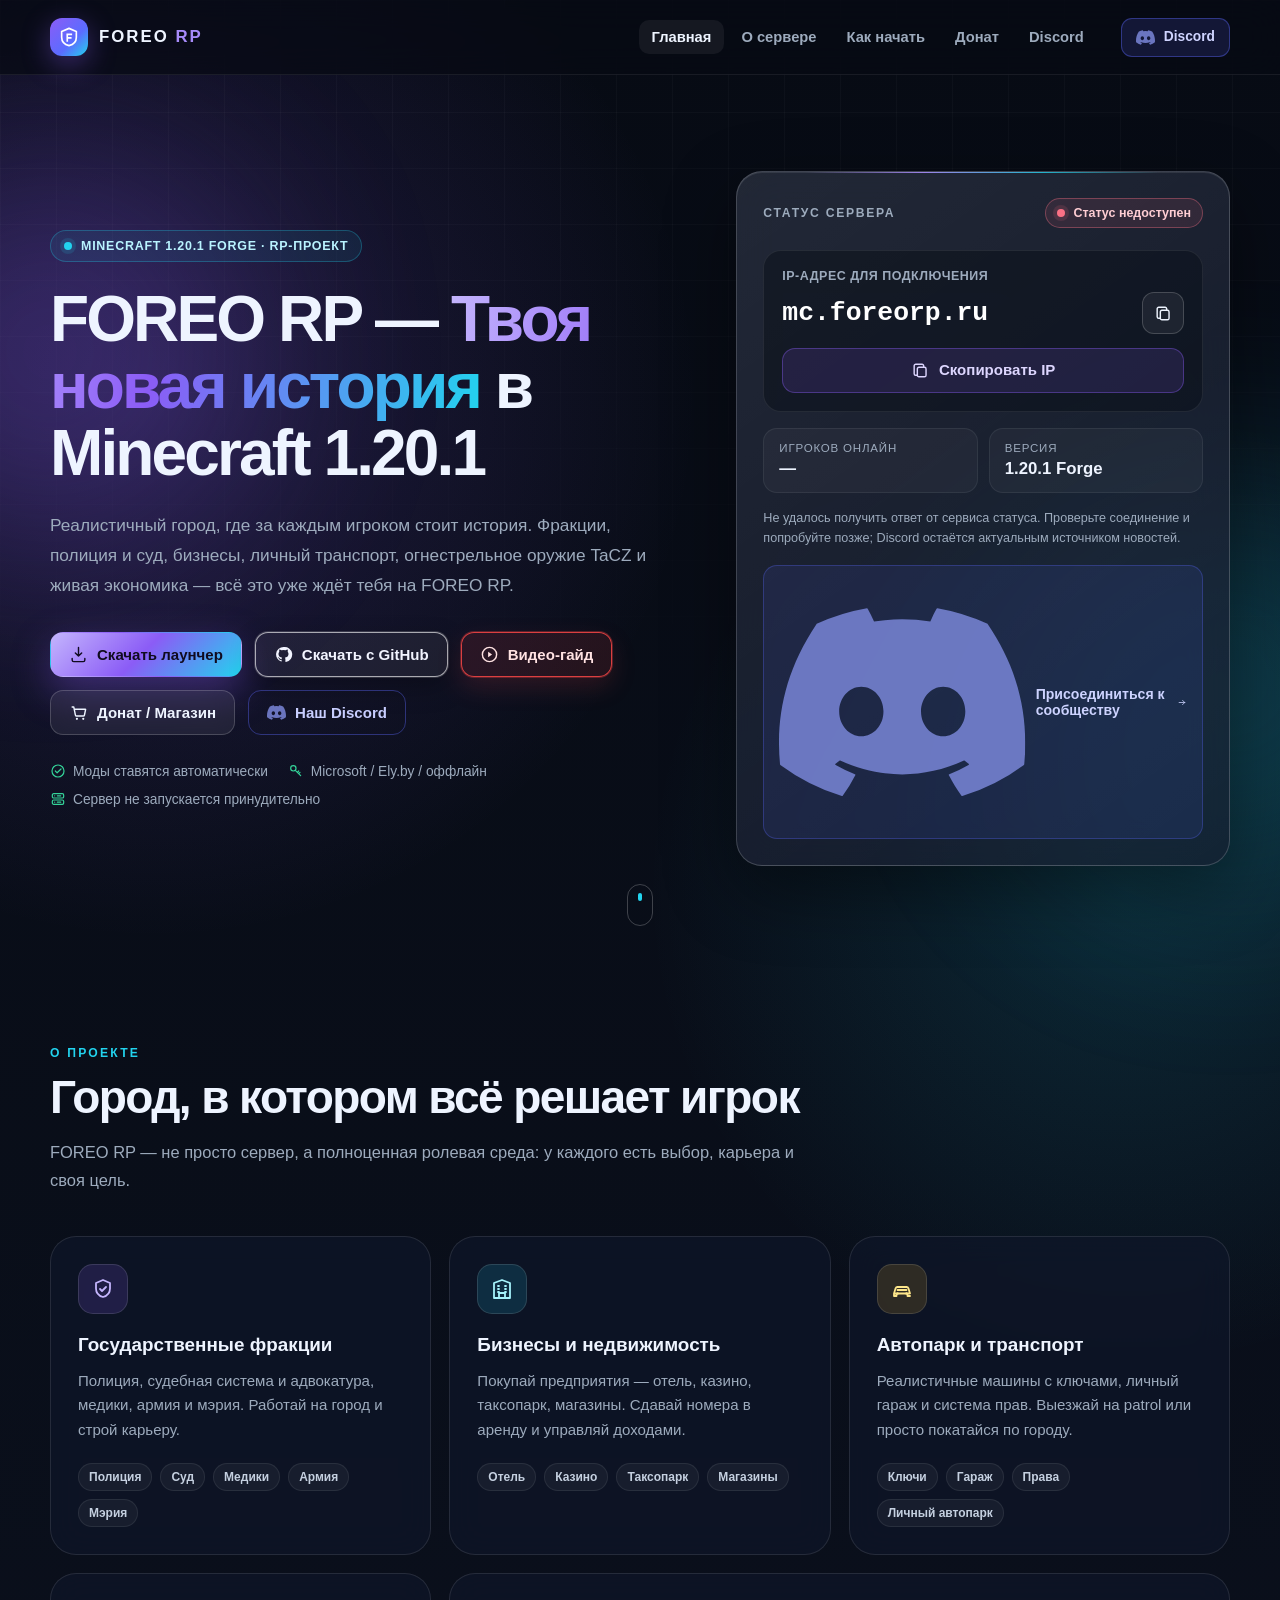
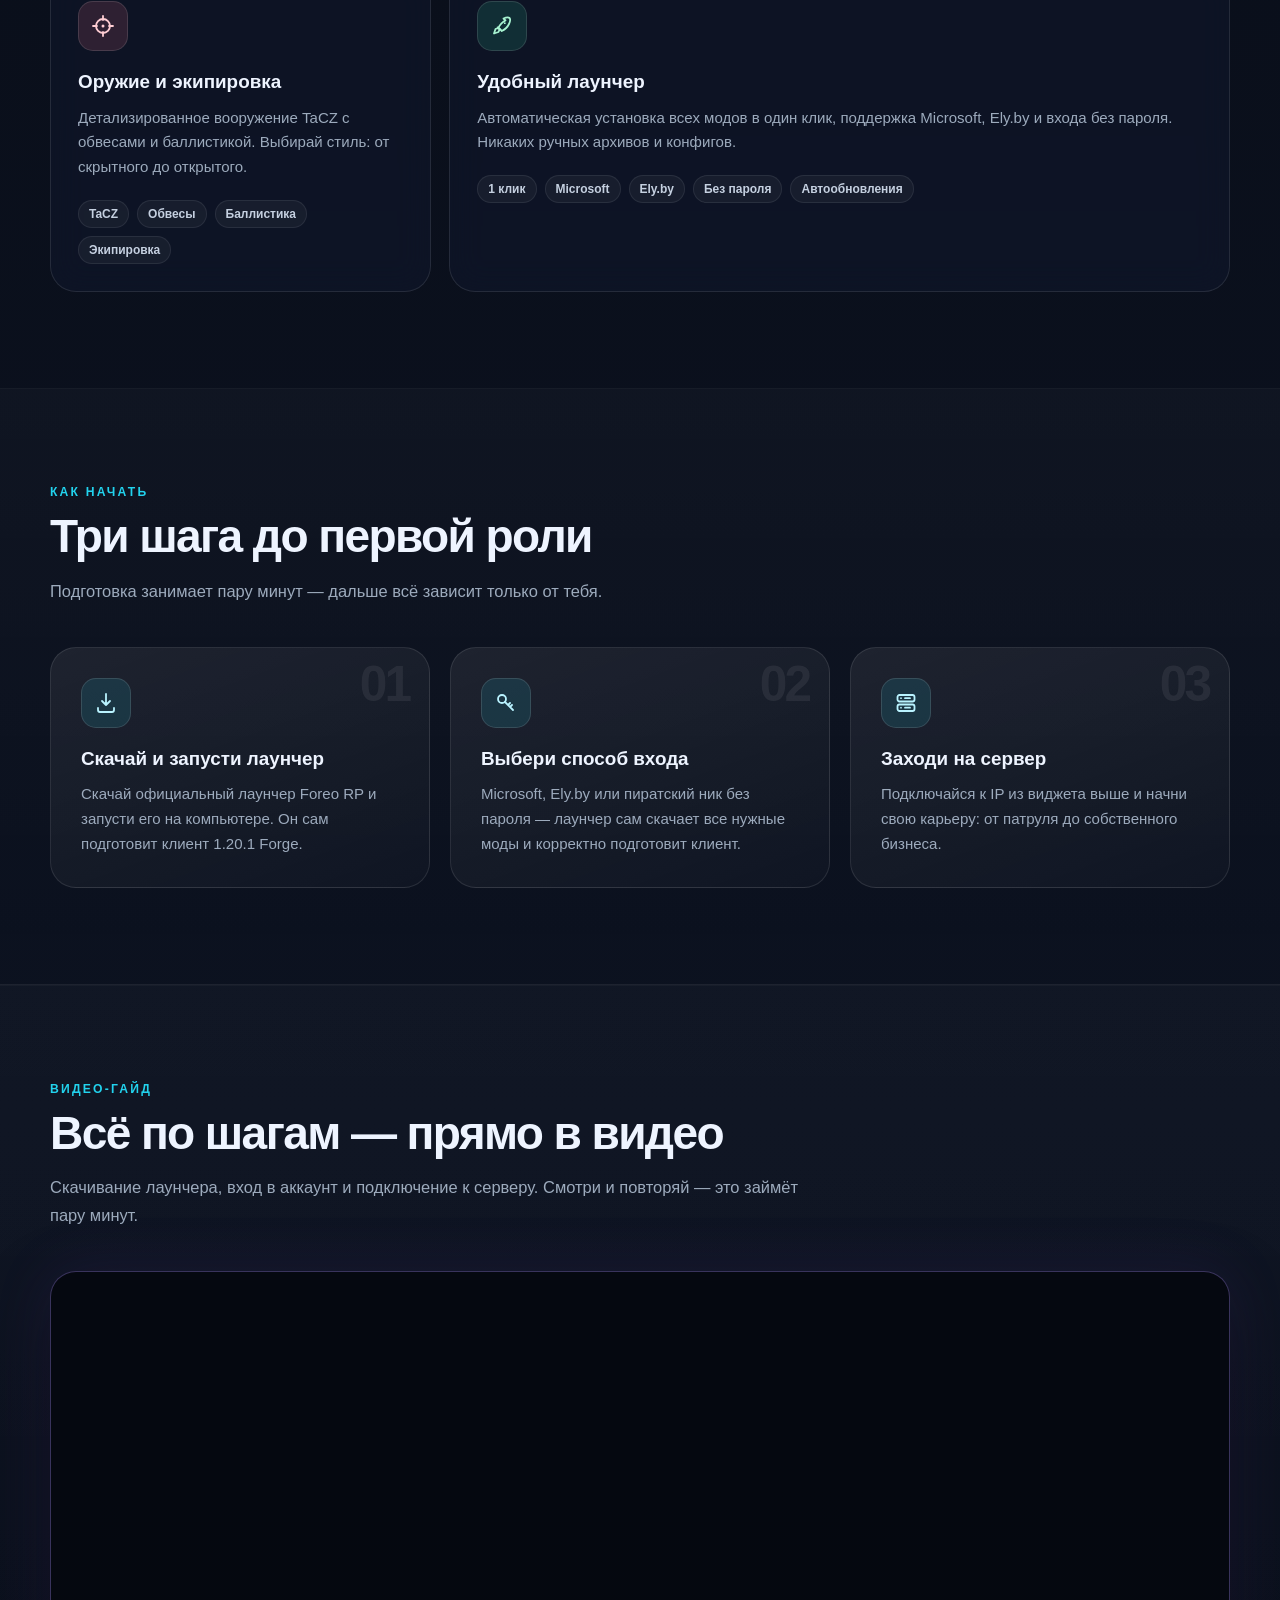
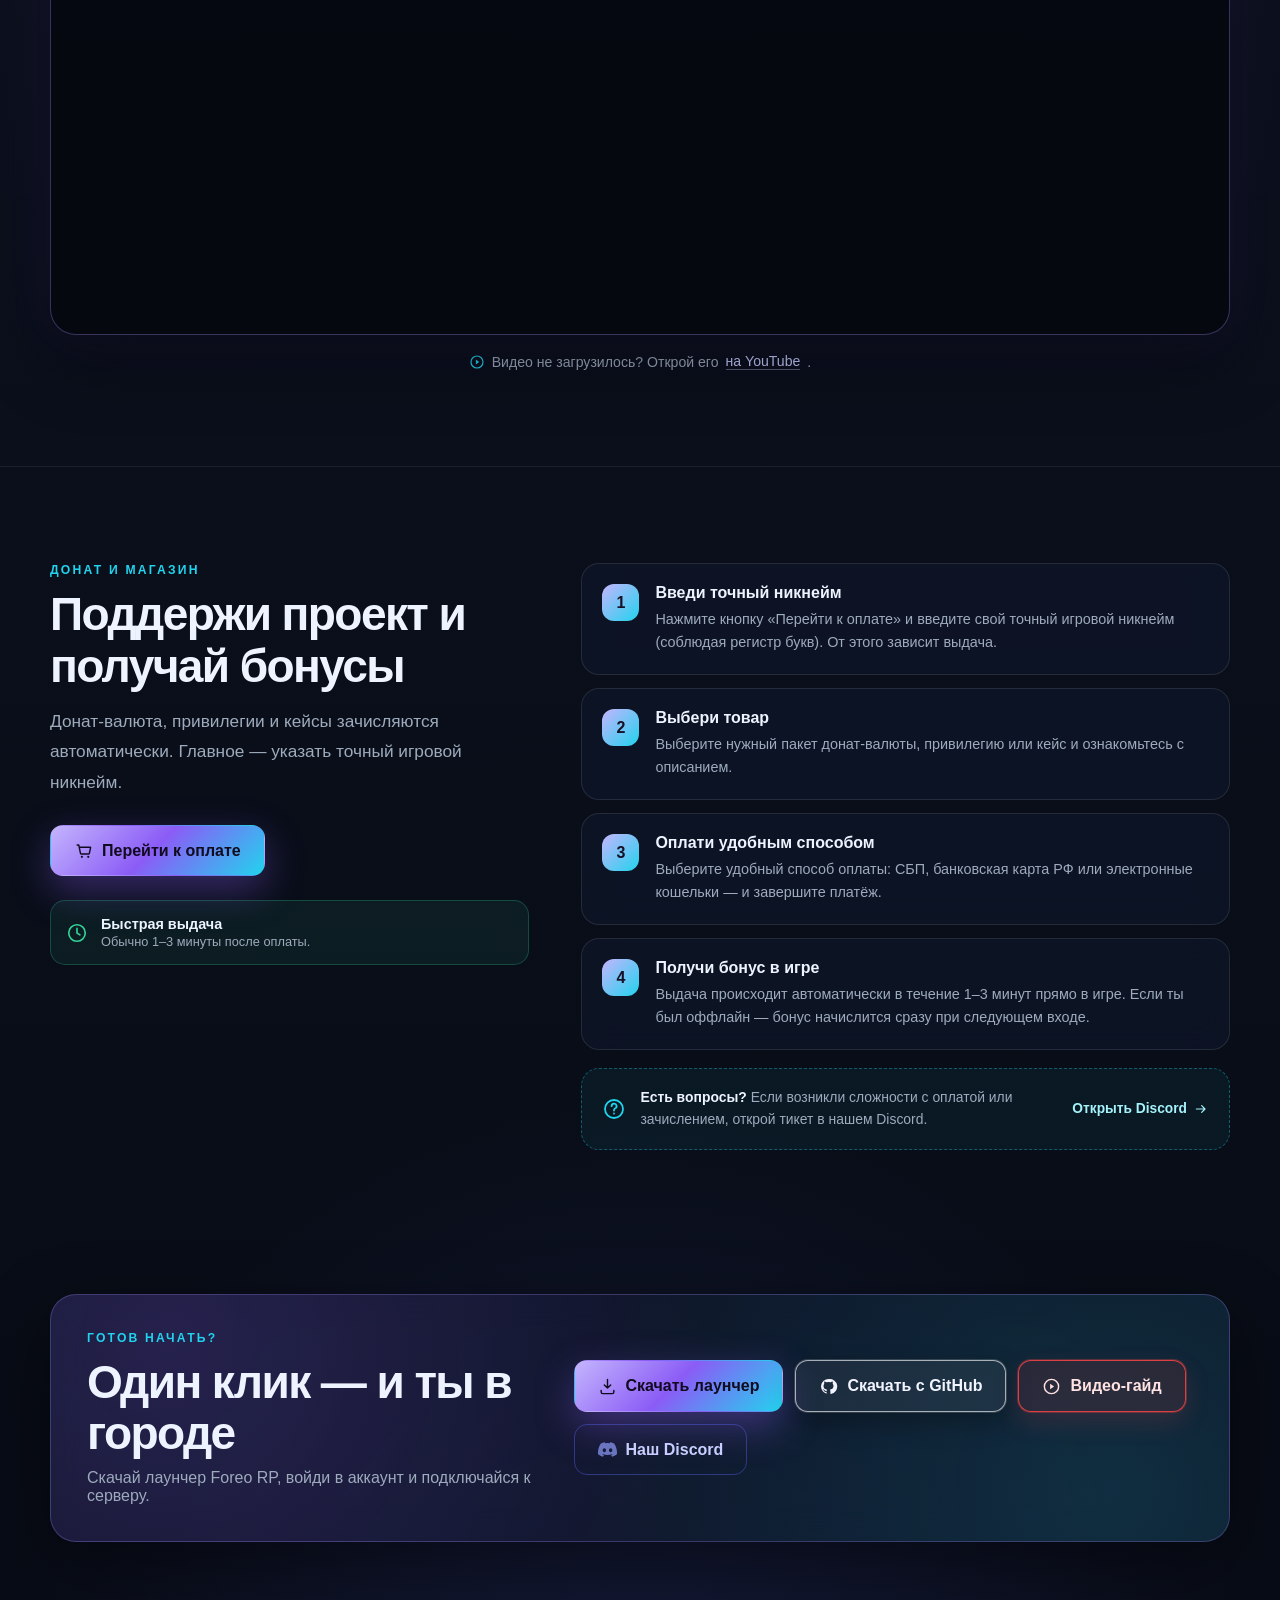
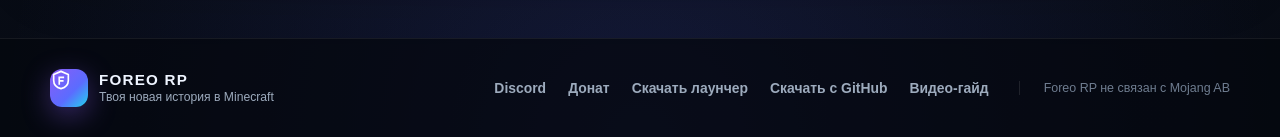
==== commit f62fecf1: "Add files via upload" ====
--- a/index.html
+++ b/index.html
@@ -37,8 +37,7 @@
       <circle cx="10" cy="20" r="1.4" fill="currentColor"/><circle cx="18" cy="20" r="1.4" fill="currentColor"/>
     </symbol>
     <symbol id="i-discord" viewBox="0 0 24 24">
-      <path d="M20.317 4.369a19.791 19.791 0 0 0-4.885-1.515a.074.074 0 0 0-.079.037c-.21.375-.444.864-.608 1.25a18.27 18.27 0 0 0-5.487 0a12.64 12.64 0 0 0-.617-1.25a.077.077 0 0 0-.079-.037A19.736 19.736 0 0 0 3.677 4.37a.07.07 0 0 0-.032.027C.533 9.046-.32 13.58.099 18.057a.082.082 0 0 0 .031.057a19.9 19.9 0 0 0 5.993 3.03a.078.078 0 0 0 .084-.028a14.09 14.09 0 0 0 1.226-1.994a.076.076 0 0 0-.041-.106a13.107 13.107 0 0 1-1.872-.892a.077.077 0 0 1-.008-.128a10.2 10.2 0 0 0 .372-.292a.074.074 0 0 1 .077-.01c3.928 1.793 8.18 1.793 12.062 0a.074.074 0 0 1 .078.009a10.28 10.28 0 0 0 .371.292a.077.077 0 0 1-.006.127a12.299 12.299 0 0 1-1.873.892a.077.077 0 0 0-.041.107c.36.698.772 1.362 1.225 1.993a.076.076 0 0 0 .084.028a19.839 19.839 0 0 0 6.002-3.03a.077.077 0 0 0 .032-.054c.5-5.177-.838-9.674-3.549-13.66a.061.061 0 0 0-.031-.03z" fill="currentColor"/>
-      <path d="M8.02 15.331c-1.183 0-2.157-1.085-2.157-2.419c0-1.333.955-2.418 2.157-2.418c1.21 0 2.176 1.094 2.157 2.418c0 1.334-.956 2.419-2.157 2.419zm7.975 0c-1.183 0-2.157-1.085-2.157-2.419c0-1.333.955-2.418 2.157-2.418c1.21 0 2.176 1.094 2.157 2.418c0 1.334-.947 2.419-2.157 2.419z" fill="#fff"/>
+      <path fill-rule="evenodd" fill="#7a86d8" opacity="0.85" d="M20.317 4.369a19.791 19.791 0 0 0-4.885-1.515a.074.074 0 0 0-.079.037c-.21.375-.444.864-.608 1.25a18.27 18.27 0 0 0-5.487 0a12.64 12.64 0 0 0-.617-1.25a.077.077 0 0 0-.079-.037A19.736 19.736 0 0 0 3.677 4.37a.07.07 0 0 0-.032.027C.533 9.046-.32 13.58.099 18.057a.082.082 0 0 0 .031.057a19.9 19.9 0 0 0 5.993 3.03a.078.078 0 0 0 .084-.028a14.09 14.09 0 0 0 1.226-1.994a.076.076 0 0 0-.041-.106a13.107 13.107 0 0 1-1.872-.892a.077.077 0 0 1-.008-.128a10.2 10.2 0 0 0 .372-.292a.074.074 0 0 1 .077-.01c3.928 1.793 8.18 1.793 12.062 0a.074.074 0 0 1 .078.009a10.28 10.28 0 0 0 .371.292a.077.077 0 0 1-.006.127a12.299 12.299 0 0 1-1.873.892a.077.077 0 0 0-.041.107c.36.698.772 1.362 1.225 1.993a.076.076 0 0 0 .084.028a19.839 19.839 0 0 0 6.002-3.03a.077.077 0 0 0 .032-.054c.5-5.177-.838-9.674-3.549-13.66a.061.061 0 0 0-.031-.03zM8.02 15.331c-1.183 0-2.157-1.085-2.157-2.419c0-1.333.955-2.418 2.157-2.418c1.21 0 2.176 1.094 2.157 2.418c0 1.334-.956 2.419-2.157 2.419zm7.975 0c-1.183 0-2.157-1.085-2.157-2.419c0-1.333.955-2.418 2.157-2.418c1.21 0 2.176 1.094 2.157 2.418c0 1.334-.947 2.419-2.157 2.419z"/>
     </symbol>
     <symbol id="i-copy" viewBox="0 0 24 24">
       <rect x="8" y="8" width="11" height="12" rx="2" fill="none" stroke="currentColor" stroke-width="1.8"/>
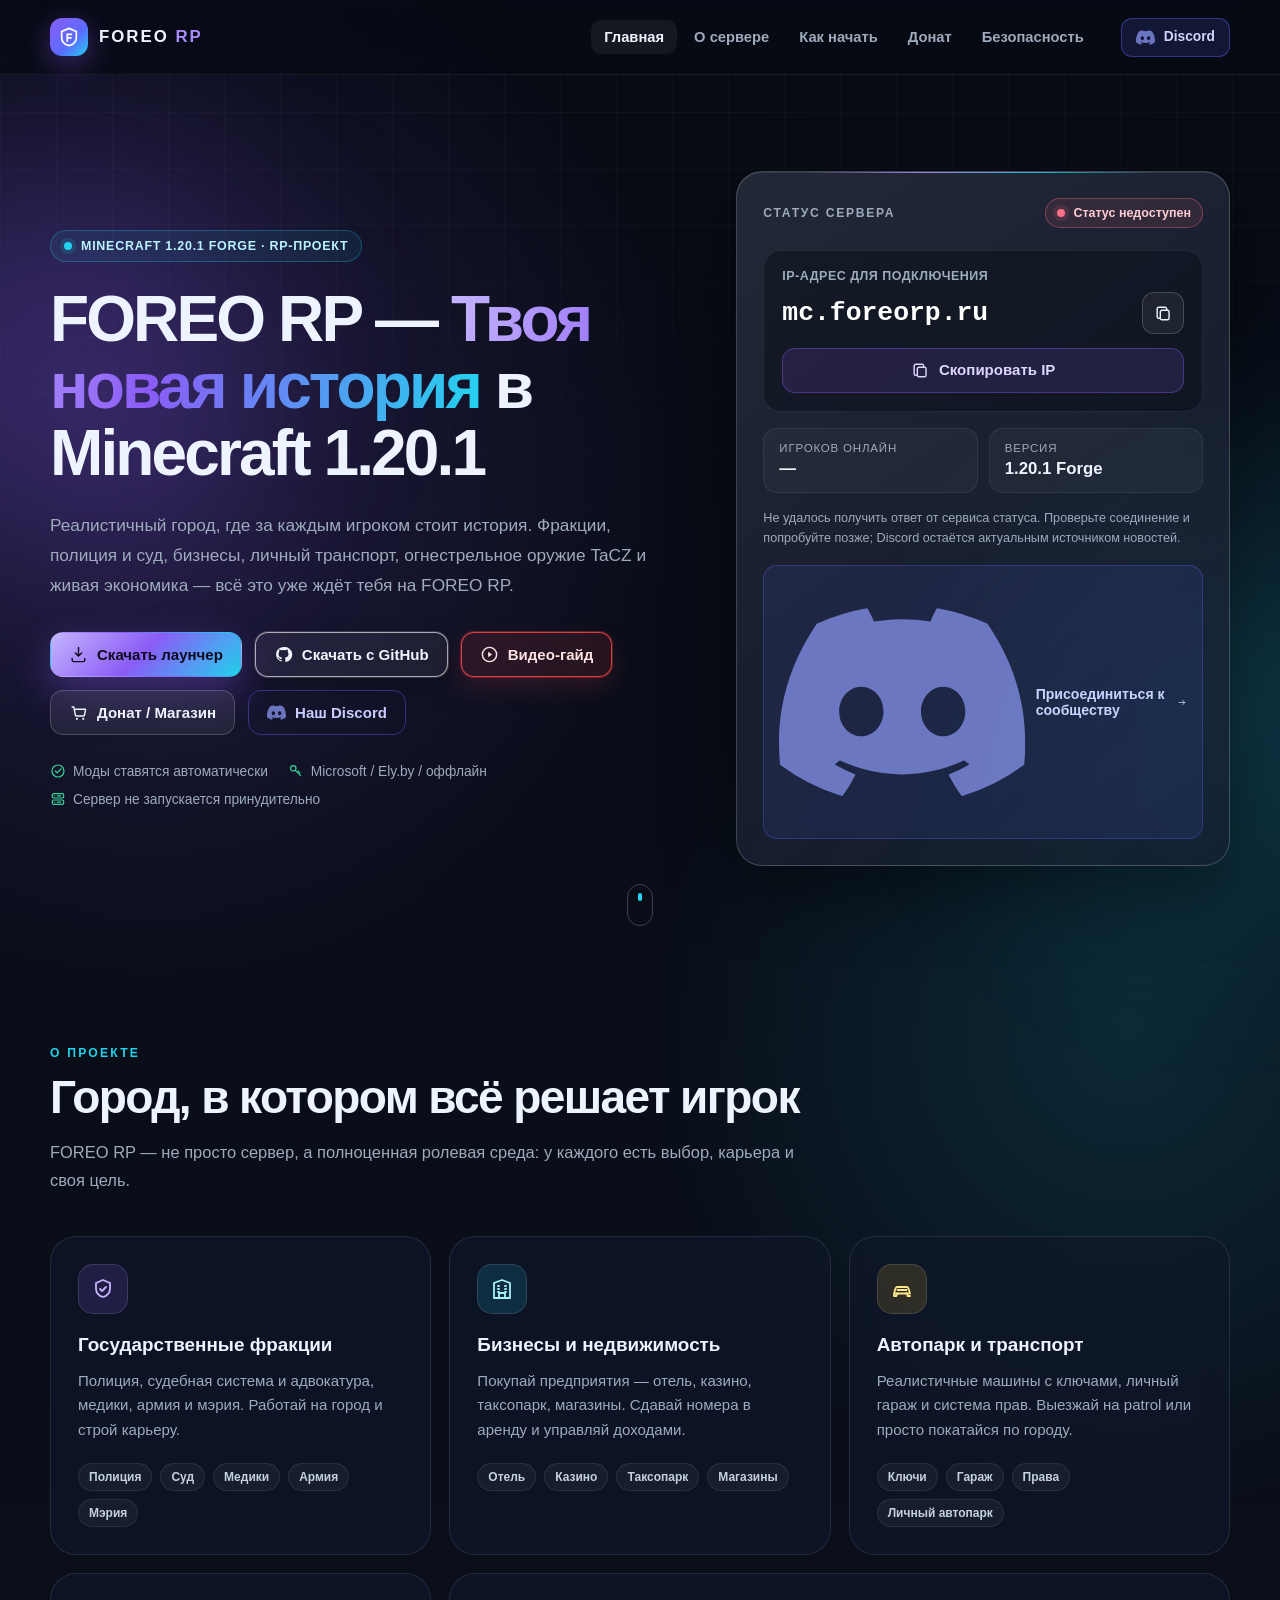
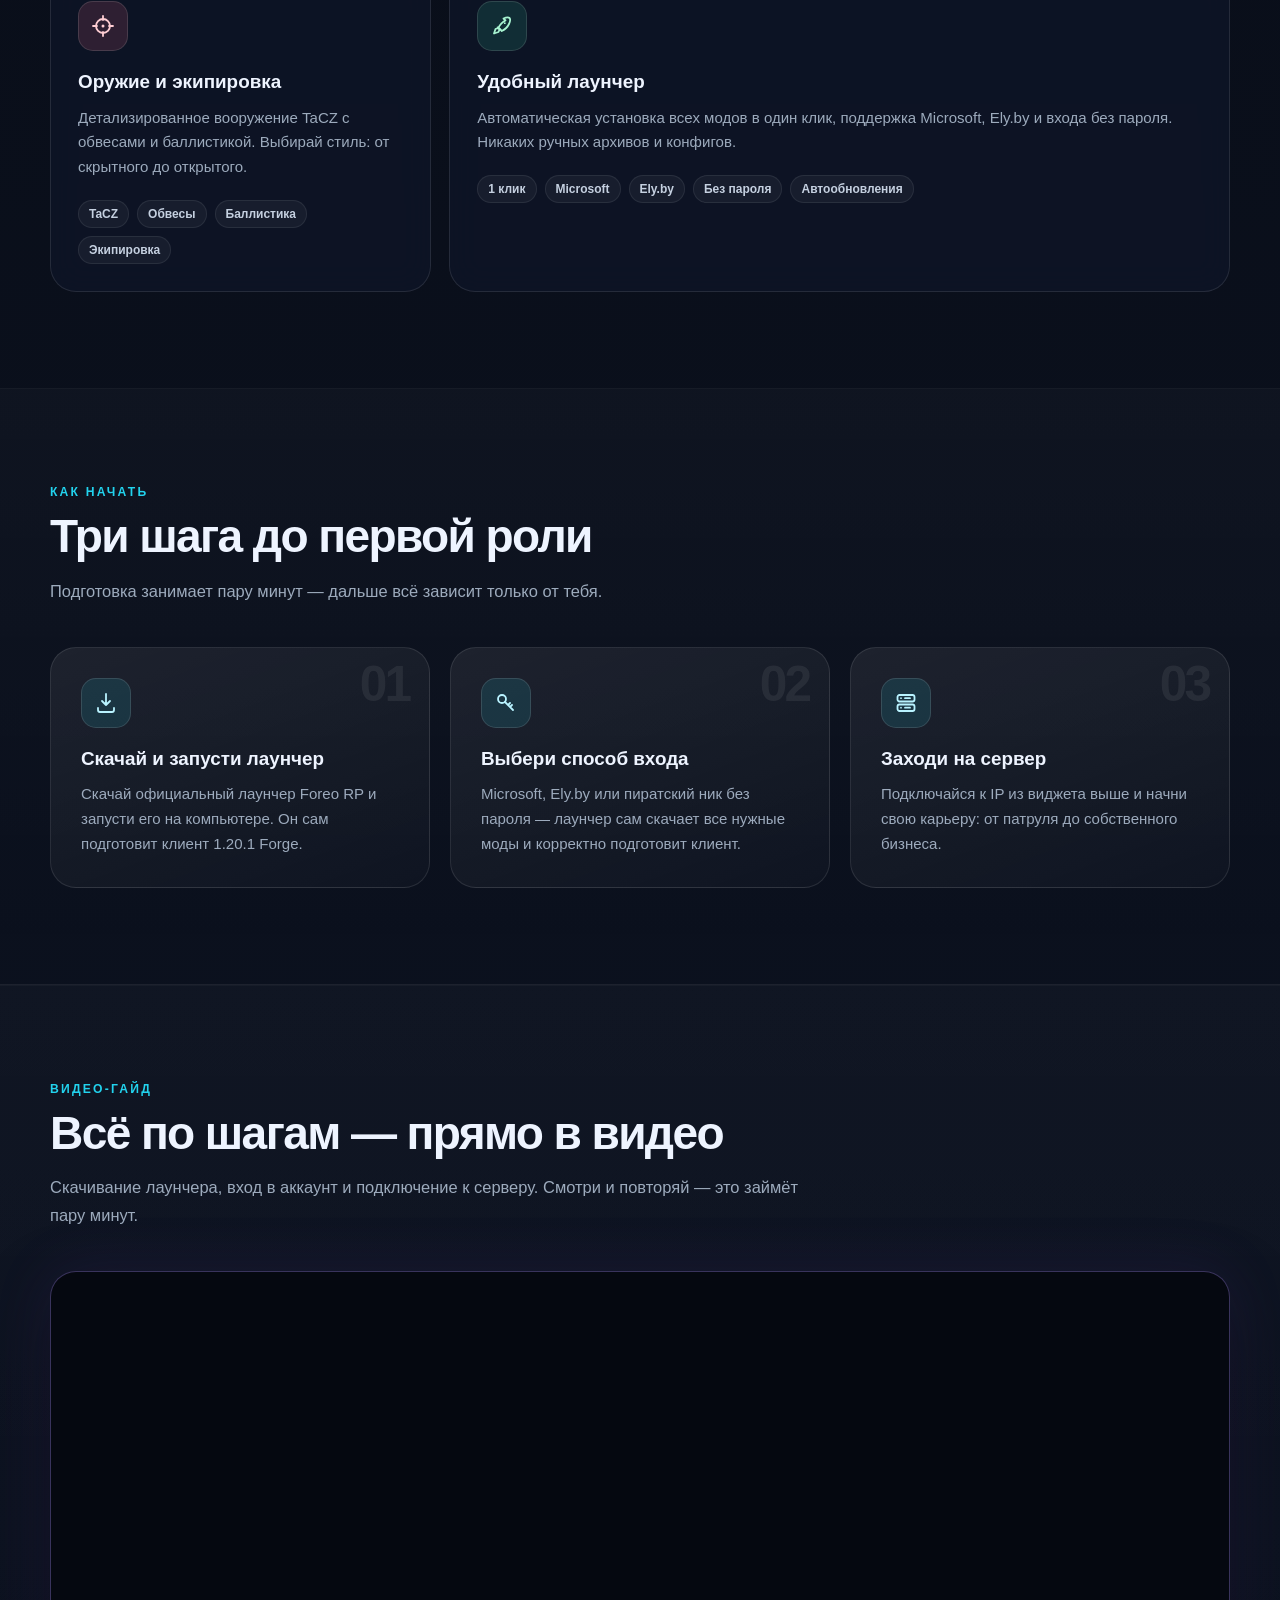
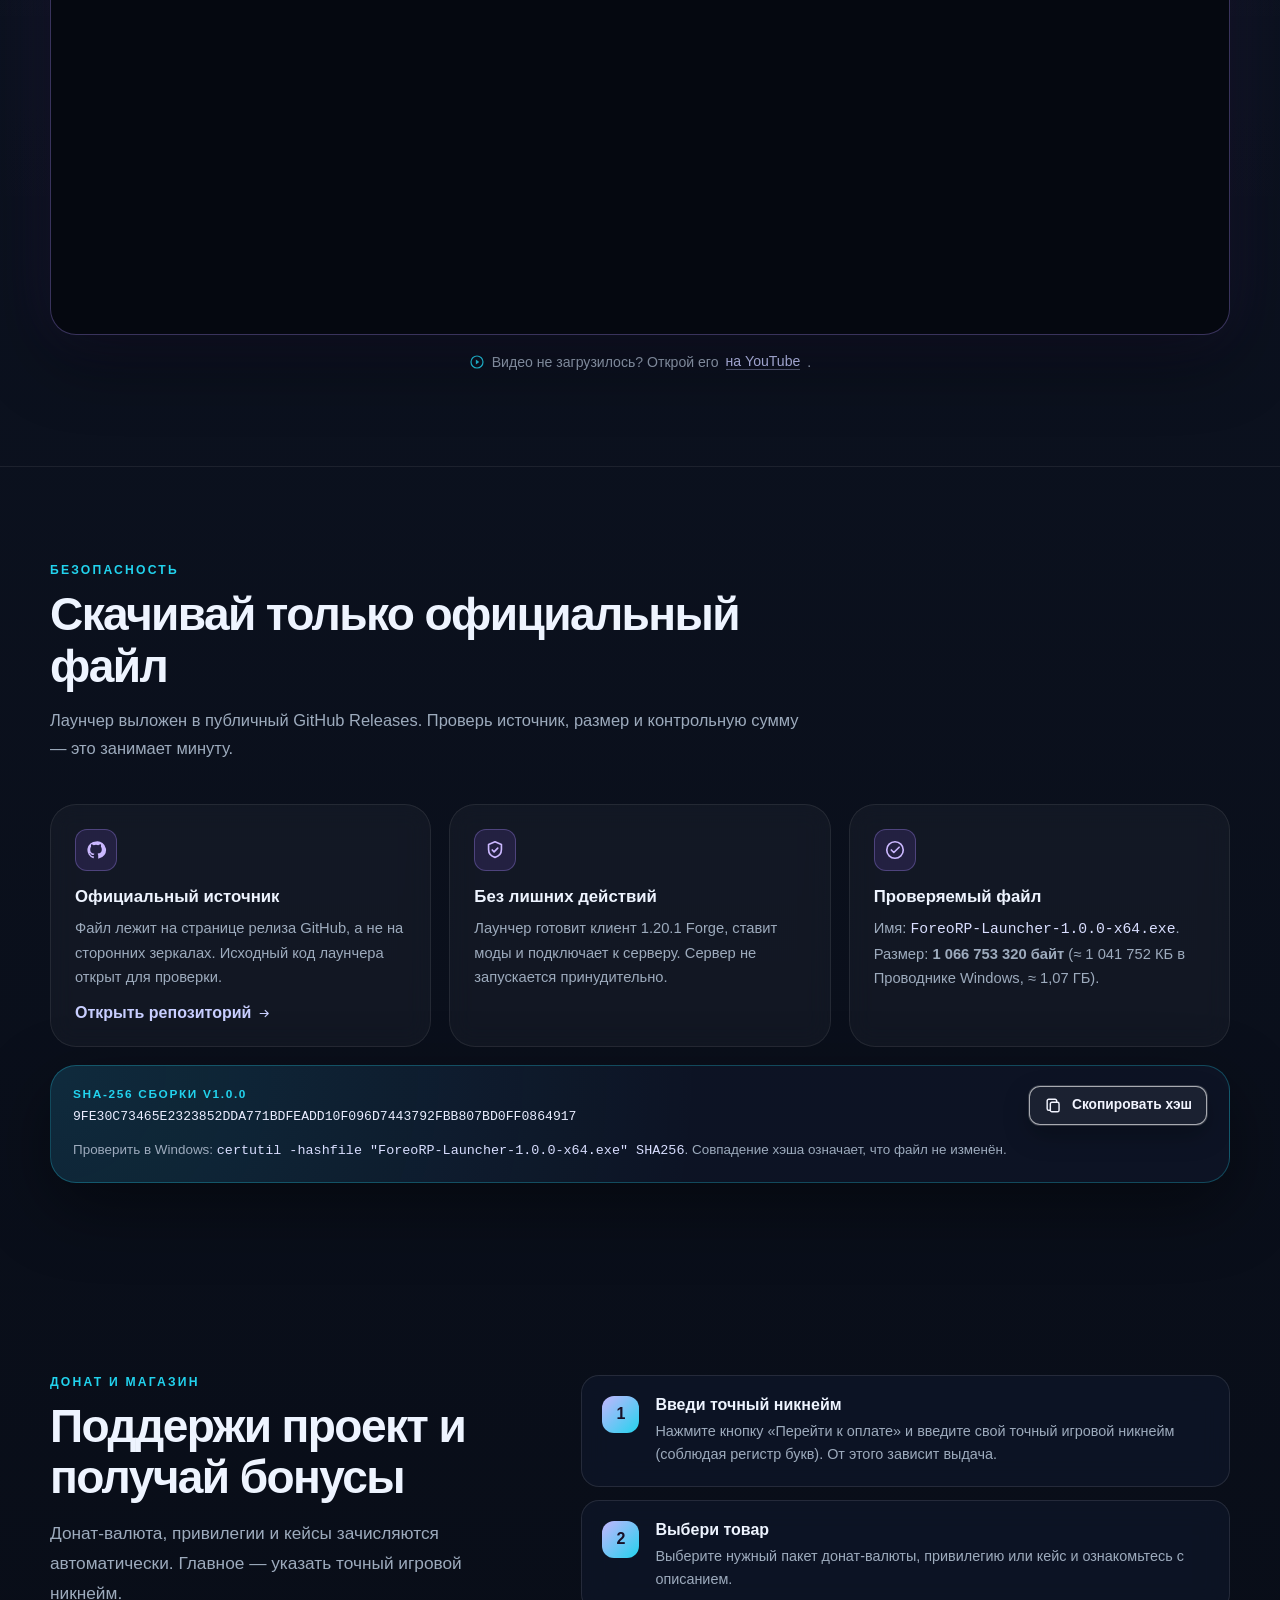
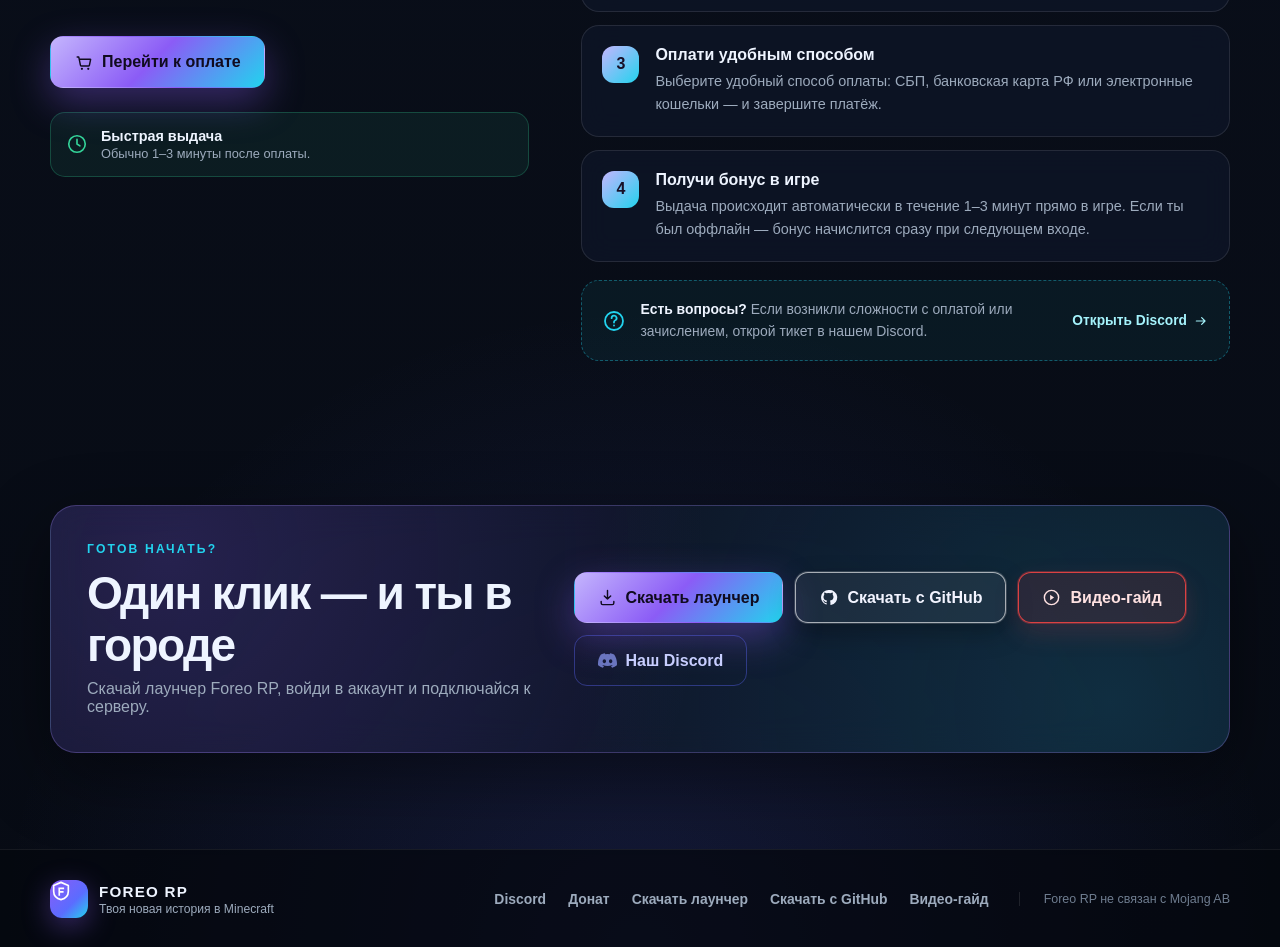
==== commit 55cbcf78: "Add files via upload" ====
--- a/index.html
+++ b/index.html
@@ -110,7 +110,7 @@
         <a href="#features" class="nav-link">О сервере</a>
         <a href="#start" class="nav-link">Как начать</a>
         <a href="#donate" class="nav-link">Донат</a>
-        <a href="#" data-config-href="discord" class="nav-link">Discord</a>
+        <a href="#safety" class="nav-link">Безопасность</a>
       </nav>
 
       <a class="btn btn-small btn-discord" href="#" data-config-href="discord" target="_blank" rel="noopener noreferrer">
@@ -316,6 +316,51 @@
       </div>
     </section>
 
+    <section class="section" id="safety">
+      <div class="container">
+        <div class="section-head">
+          <span class="section-kicker">Безопасность</span>
+          <h2>Скачивай только официальный файл</h2>
+          <p>Лаунчер выложен в публичный GitHub Releases. Проверь источник, размер и контрольную сумму — это занимает минуту.</p>
+        </div>
+
+        <div class="safety-grid">
+          <article class="safety-card">
+            <span class="safety-icon"><svg viewBox="0 0 24 24" aria-hidden="true"><use href="#i-github"></use></svg></span>
+            <h3>Официальный источник</h3>
+            <p>Файл лежит на странице релиза GitHub, а не на сторонних зеркалах. Исходный код лаунчера открыт для проверки.</p>
+            <a href="https://github.com/palsey/foreorp-launcher" data-config-href="githubSource" target="_blank" rel="noopener noreferrer">
+              Открыть репозиторий <svg viewBox="0 0 24 24" aria-hidden="true"><use href="#i-arrow"></use></svg>
+            </a>
+          </article>
+
+          <article class="safety-card">
+            <span class="safety-icon"><svg viewBox="0 0 24 24" aria-hidden="true"><use href="#i-shield"></use></svg></span>
+            <h3>Без лишних действий</h3>
+            <p>Лаунчер готовит клиент 1.20.1 Forge, ставит моды и подключает к серверу. Сервер не запускается принудительно.</p>
+          </article>
+
+          <article class="safety-card">
+            <span class="safety-icon"><svg viewBox="0 0 24 24" aria-hidden="true"><use href="#i-check"></use></svg></span>
+            <h3>Проверяемый файл</h3>
+            <p>Имя: <code>ForeoRP-Launcher-1.0.0-x64.exe</code>. Размер: <strong>1 066 753 320 байт</strong> (≈ 1 041 752 КБ в Проводнике Windows, ≈ 1,07 ГБ).</p>
+          </article>
+        </div>
+
+        <div class="hash-box">
+          <div class="hash-info">
+            <span class="hash-label">SHA-256 сборки v1.0.0</span>
+            <code id="launcherHash">9FE30C73465E2323852DDA771BDFEADD10F096D7443792FBB807BD0FF0864917</code>
+          </div>
+          <button class="btn btn-small btn-github" id="copyHash" type="button">
+            <svg viewBox="0 0 24 24" aria-hidden="true"><use href="#i-copy"></use></svg>
+            Скопировать хэш
+          </button>
+          <p>Проверить в Windows: <code>certutil -hashfile "ForeoRP-Launcher-1.0.0-x64.exe" SHA256</code>. Совпадение хэша означает, что файл не изменён.</p>
+        </div>
+      </div>
+    </section>
+
     <section class="section" id="donate">
       <div class="container donate-grid">
         <div class="donate-intro">
--- a/style.css
+++ b/style.css
@@ -809,6 +809,123 @@
   border-bottom-color: var(--cyan);
 }
 
+/* ---------------- Safety ---------------- */
+
+.safety-grid {
+  display: grid;
+  grid-template-columns: repeat(3, minmax(0, 1fr));
+  gap: 18px;
+}
+
+.safety-card {
+  padding: 24px;
+  border: 1px solid rgba(255, 255, 255, 0.08);
+  border-radius: var(--radius-lg);
+  background: rgba(255, 255, 255, 0.035);
+  backdrop-filter: blur(12px);
+  -webkit-backdrop-filter: blur(12px);
+}
+
+.safety-icon {
+  display: grid;
+  place-items: center;
+  width: 42px;
+  height: 42px;
+  margin-bottom: 16px;
+  border: 1px solid rgba(167, 139, 250, 0.32);
+  border-radius: 12px;
+  background: rgba(139, 92, 246, 0.14);
+  color: #cbb8ff;
+}
+
+.safety-icon svg {
+  width: 22px;
+  height: 22px;
+}
+
+.safety-card h3 {
+  margin: 0 0 9px;
+  font-size: 1.05rem;
+}
+
+.safety-card p {
+  margin: 0;
+  color: var(--muted);
+  font-size: 0.92rem;
+  line-height: 1.65;
+}
+
+.safety-card code,
+.hash-box code {
+  color: #d9deff;
+  font-family: ui-monospace, SFMono-Regular, Menlo, Consolas, monospace;
+}
+
+.safety-card a {
+  display: inline-flex;
+  align-items: center;
+  gap: 6px;
+  margin-top: 15px;
+  color: #c8ceff;
+  font-weight: 750;
+  text-decoration: none;
+}
+
+.safety-card a svg {
+  width: 15px;
+  height: 15px;
+  transition: transform 0.2s ease;
+}
+
+.safety-card a:hover svg {
+  transform: translateX(3px);
+}
+
+.hash-box {
+  display: flex;
+  flex-wrap: wrap;
+  align-items: center;
+  gap: 14px 20px;
+  margin-top: 18px;
+  padding: 20px 22px;
+  border: 1px solid rgba(34, 211, 238, 0.28);
+  border-radius: var(--radius-lg);
+  background:
+    radial-gradient(circle at 0% 0%, rgba(34, 211, 238, 0.12), transparent 55%),
+    var(--panel);
+  box-shadow: var(--shadow);
+}
+
+.hash-info {
+  flex: 1 1 420px;
+  min-width: 0;
+}
+
+.hash-label {
+  display: block;
+  margin-bottom: 8px;
+  color: var(--cyan);
+  font-size: 0.74rem;
+  font-weight: 900;
+  letter-spacing: 0.14em;
+  text-transform: uppercase;
+}
+
+#launcherHash {
+  display: block;
+  color: #e9ecff;
+  font-size: 0.82rem;
+  word-break: break-all;
+}
+
+.hash-box p {
+  flex: 1 1 100%;
+  margin: 0;
+  color: var(--muted);
+  font-size: 0.84rem;
+  line-height: 1.6;
+}
+
 /* ---------------- Feature cards ---------------- */
 
 .feature-grid {
@@ -1342,7 +1459,8 @@
   }
 
   .steps-grid,
-  .feature-grid {
+  .feature-grid,
+  .safety-grid {
     grid-template-columns: 1fr;
   }
 
@@ -1407,7 +1525,8 @@
   }
 
   .hero-actions .btn,
-  .cta-actions .btn {
+  .cta-actions .btn,
+  .hash-box .btn {
     width: 100%;
   }
 
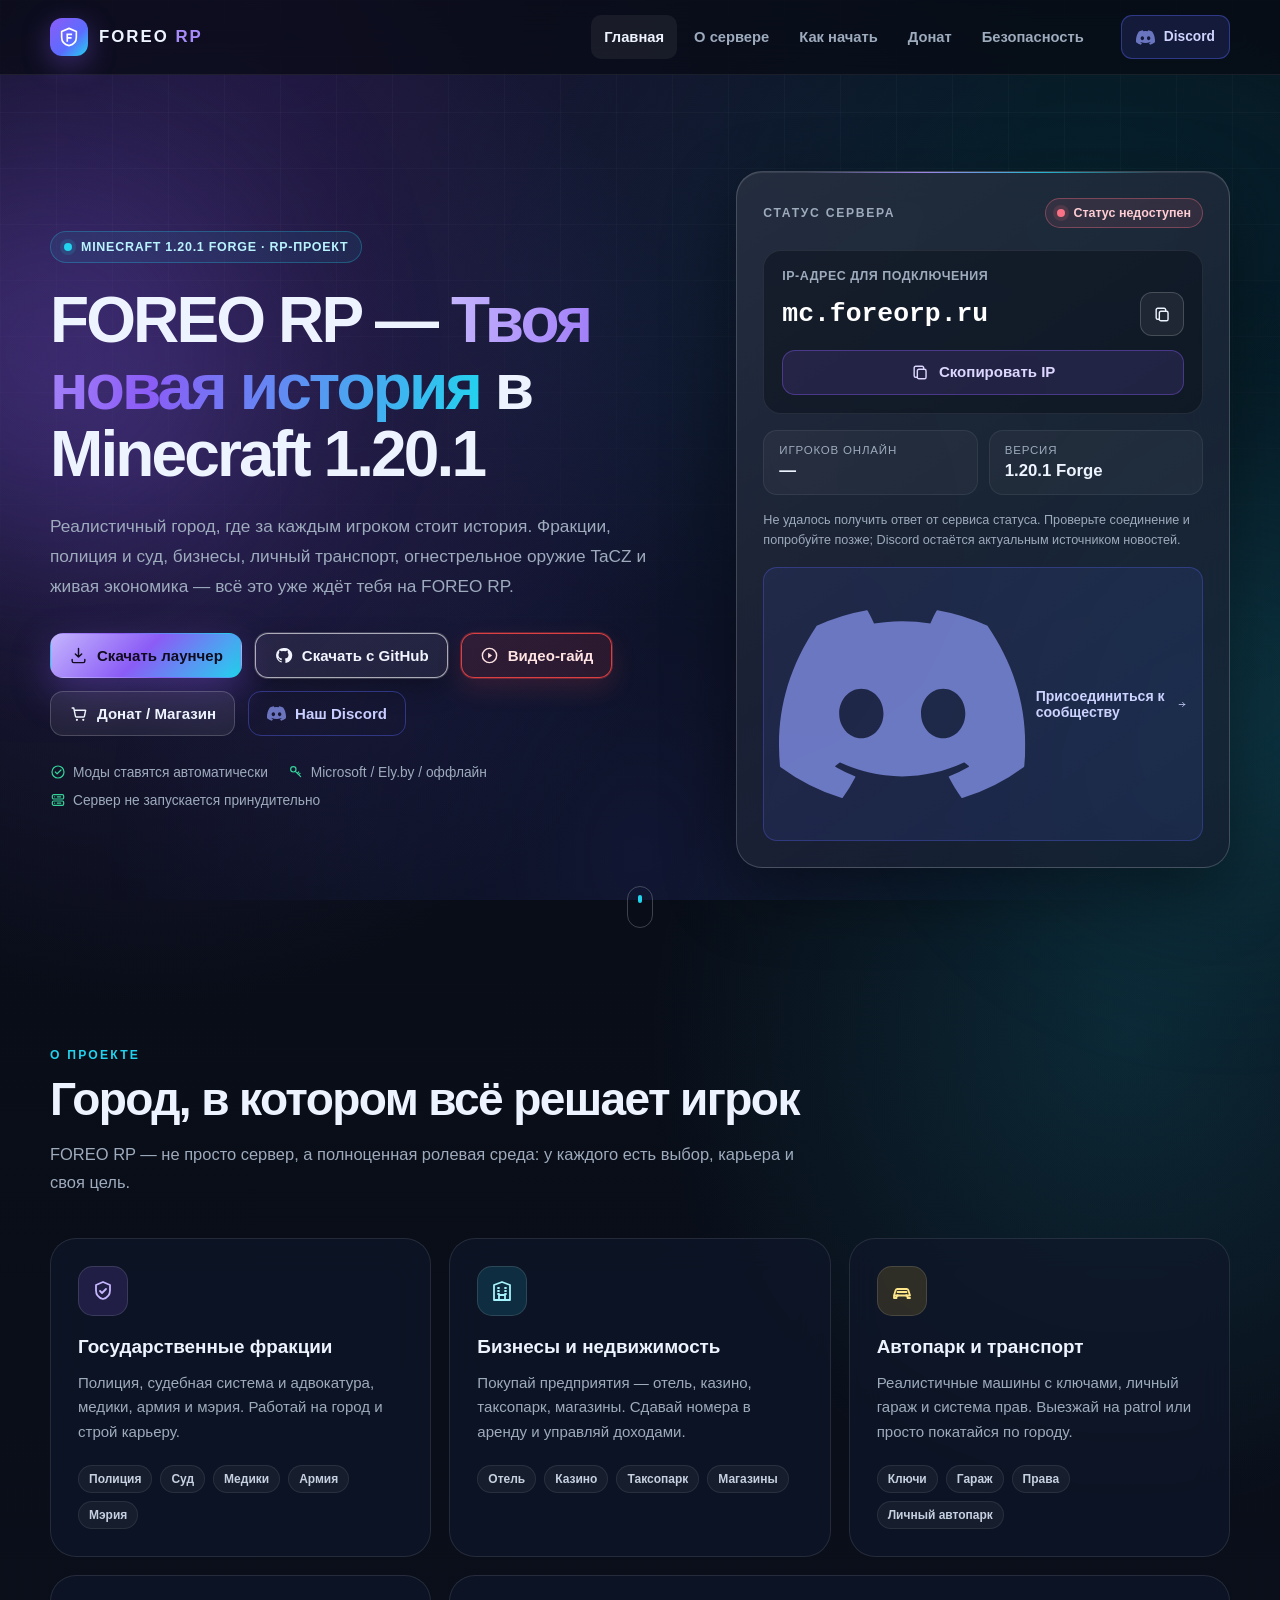
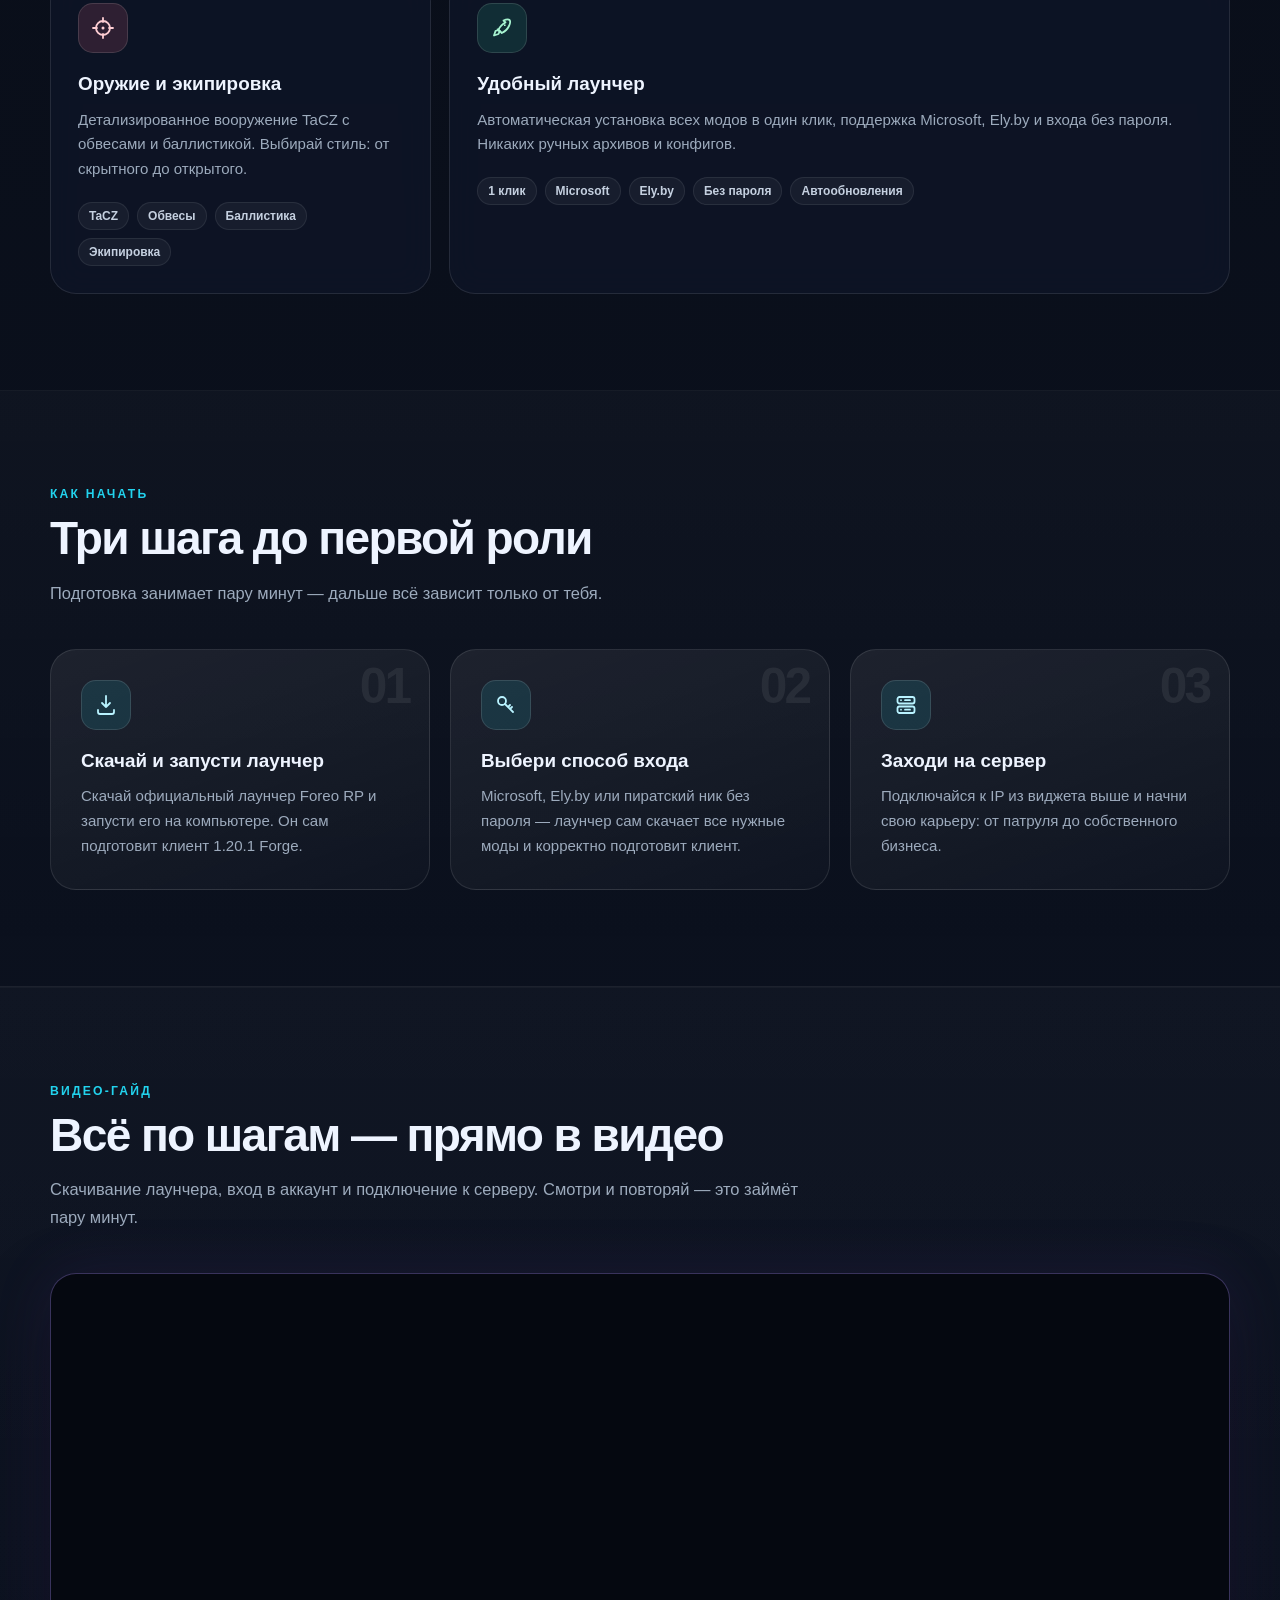
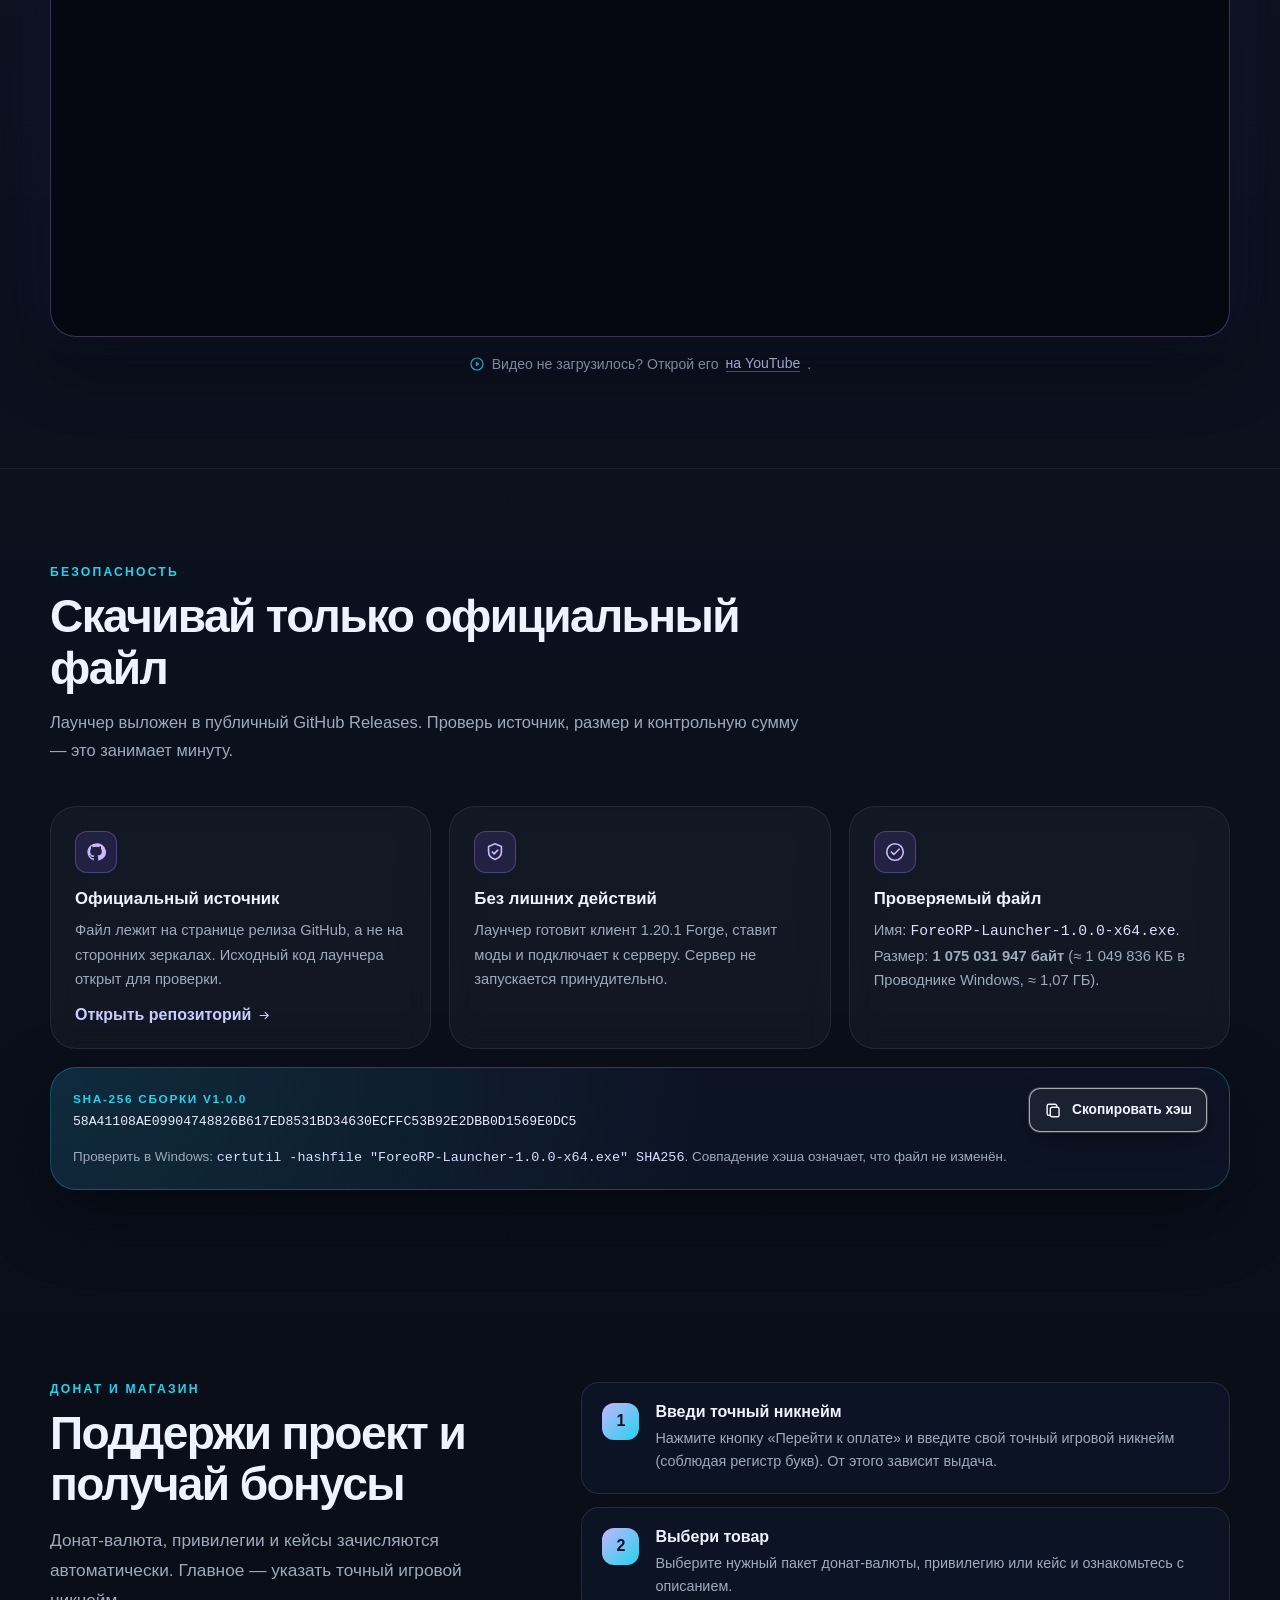
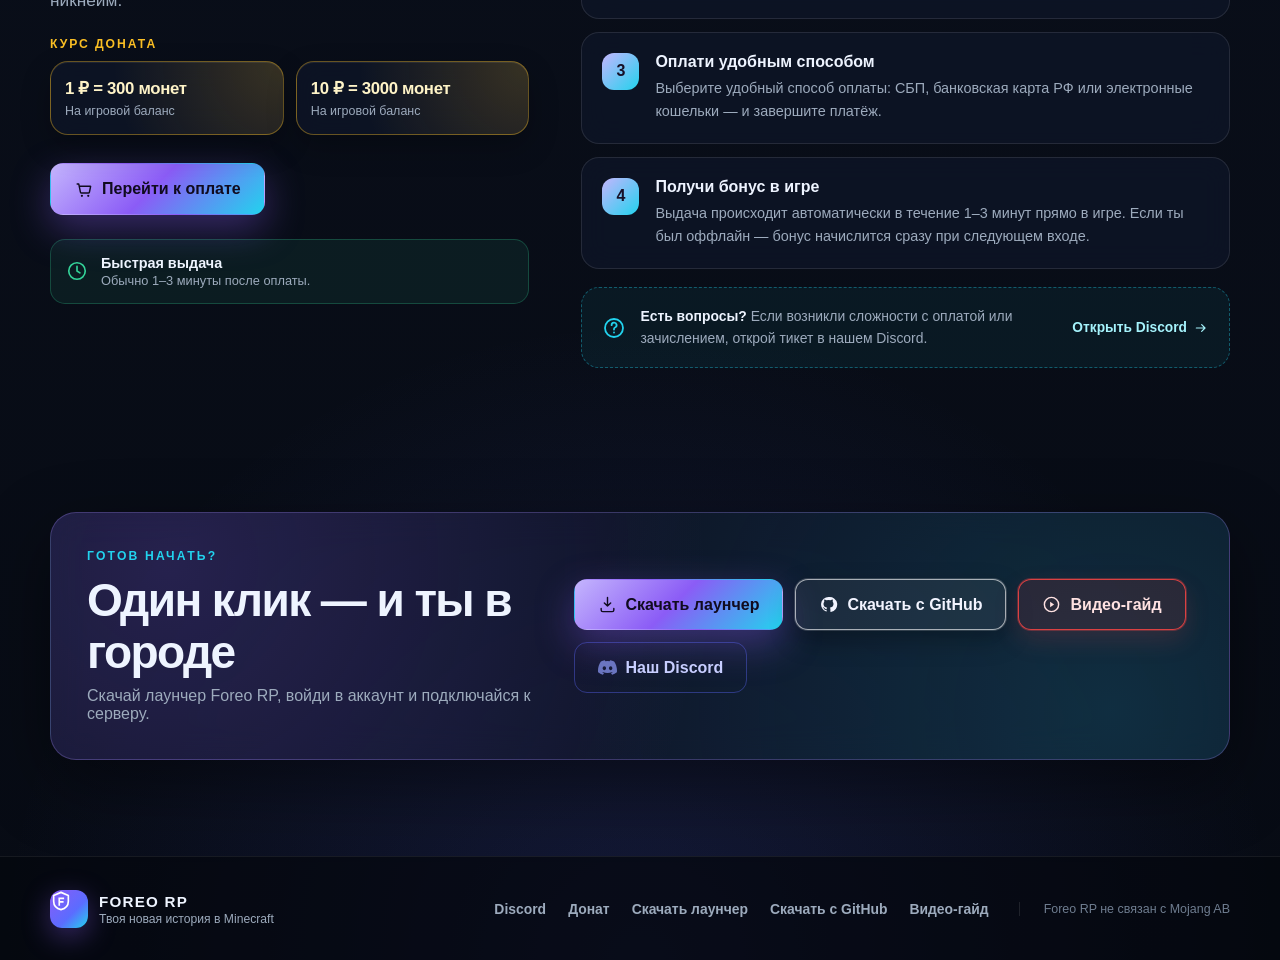
==== commit e29c77c5: "Add files via upload" ====
--- a/index.html
+++ b/index.html
@@ -2,7 +2,7 @@
 <html lang="ru">
 <head>
   <meta charset="UTF-8">
-  <meta name="viewport" content="width=device-width, initial-scale=1.0">
+  <meta name="viewport" content="width=device-width, initial-scale=1.0, viewport-fit=cover">
   <meta name="description" content="FOREO RP — реалистичный Minecraft RP-сервер 1.20.1 Forge: фракции, бизнесы, транспорт, оружие TaCZ и живая экономика.">
   <meta name="theme-color" content="#070b14">
   <title>FOREO RP — Твоя новая история в Minecraft 1.20.1</title>
@@ -89,7 +89,7 @@
     </symbol>
   </svg>
 
-  <!-- Подложка: положите bg.jpg в эту же папку, чтобы заменить градиент/сетку скриншотом. -->
+  <!-- Подложка на чистом CSS: градиент поверх фона страницы, без внешних файлов. -->
   <div class="bg-media" aria-hidden="true"></div>
   <div class="bg-glow bg-glow-one" aria-hidden="true"></div>
   <div class="bg-glow bg-glow-two" aria-hidden="true"></div>
@@ -113,7 +113,7 @@
         <a href="#safety" class="nav-link">Безопасность</a>
       </nav>
 
-      <a class="btn btn-small btn-discord" href="#" data-config-href="discord" target="_blank" rel="noopener noreferrer">
+      <a class="btn btn-small btn-discord" href="https://discord.gg/xC5wDgZSpj" data-config-href="discord" target="_blank" rel="noopener noreferrer">
         <svg viewBox="0 0 24 24" aria-hidden="true"><use href="#i-discord"></use></svg>
         <span>Discord</span>
       </a>
@@ -148,7 +148,7 @@
               <svg viewBox="0 0 24 24" aria-hidden="true"><use href="#i-cart"></use></svg>
               Донат / Магазин
             </a>
-            <a class="btn btn-ghost" href="#" data-config-href="discord" target="_blank" rel="noopener noreferrer">
+            <a class="btn btn-ghost" href="https://discord.gg/xC5wDgZSpj" data-config-href="discord" target="_blank" rel="noopener noreferrer">
               <svg viewBox="0 0 24 24" aria-hidden="true"><use href="#i-discord"></use></svg>
               Наш Discord
             </a>
@@ -197,7 +197,7 @@
 
           <p class="panel-hint" id="statusHint">Живая проверка через api.mcsrvstat.us. Если сервер на техработах — Status покажет это автоматически.</p>
 
-          <a class="panel-discord" href="#" data-config-href="discord" target="_blank" rel="noopener noreferrer">
+          <a class="panel-discord" href="https://discord.gg/xC5wDgZSpj" data-config-href="discord" target="_blank" rel="noopener noreferrer">
             <svg viewBox="0 0 24 24" aria-hidden="true"><use href="#i-discord"></use></svg>
             <span>Присоединиться к сообществу</span>
             <svg class="arrow-icon" viewBox="0 0 24 24" aria-hidden="true"><use href="#i-arrow"></use></svg>
@@ -343,14 +343,14 @@
           <article class="safety-card">
             <span class="safety-icon"><svg viewBox="0 0 24 24" aria-hidden="true"><use href="#i-check"></use></svg></span>
             <h3>Проверяемый файл</h3>
-            <p>Имя: <code>ForeoRP-Launcher-1.0.0-x64.exe</code>. Размер: <strong>1 066 753 320 байт</strong> (≈ 1 041 752 КБ в Проводнике Windows, ≈ 1,07 ГБ).</p>
+            <p>Имя: <code>ForeoRP-Launcher-1.0.0-x64.exe</code>. Размер: <strong>1 075 031 947 байт</strong> (≈ 1 049 836 КБ в Проводнике Windows, ≈ 1,07 ГБ).</p>
           </article>
         </div>
 
         <div class="hash-box">
           <div class="hash-info">
             <span class="hash-label">SHA-256 сборки v1.0.0</span>
-            <code id="launcherHash">9FE30C73465E2323852DDA771BDFEADD10F096D7443792FBB807BD0FF0864917</code>
+            <code id="launcherHash">58A41108AE09904748826B617ED8531BD34630ECFFC53B92E2DBB0D1569E0DC5</code>
           </div>
           <button class="btn btn-small btn-github" id="copyHash" type="button">
             <svg viewBox="0 0 24 24" aria-hidden="true"><use href="#i-copy"></use></svg>
@@ -367,6 +367,19 @@
           <span class="section-kicker">Донат и магазин</span>
           <h2>Поддержи проект и получай бонусы</h2>
           <p class="lead">Донат-валюта, привилегии и кейсы зачисляются автоматически. Главное — указать точный игровой никнейм.</p>
+          <div class="rate-block" aria-label="Курс доната">
+            <span class="rate-title">Курс доната</span>
+            <div class="rate-cards">
+              <div class="rate-card">
+                <strong>1 ₽ = 300 монет</strong>
+                <span>На игровой баланс</span>
+              </div>
+              <div class="rate-card">
+                <strong>10 ₽ = 3000 монет</strong>
+                <span>На игровой баланс</span>
+              </div>
+            </div>
+          </div>
           <a class="btn btn-primary btn-lg" href="https://www.donationalerts.com/r/pa1sey" data-config-href="donate" target="_blank" rel="noopener noreferrer">
             <svg viewBox="0 0 24 24" aria-hidden="true"><use href="#i-cart"></use></svg>
             Перейти к оплате
@@ -409,7 +422,7 @@
           <div class="donate-help">
             <svg viewBox="0 0 24 24" aria-hidden="true"><use href="#i-help"></use></svg>
             <p><strong>Есть вопросы?</strong> Если возникли сложности с оплатой или зачислением, открой тикет в нашем Discord.</p>
-            <a href="#" data-config-href="discord" target="_blank" rel="noopener noreferrer">Открыть Discord <svg viewBox="0 0 24 24" aria-hidden="true"><use href="#i-arrow"></use></svg></a>
+            <a href="https://discord.gg/xC5wDgZSpj" data-config-href="discord" target="_blank" rel="noopener noreferrer">Открыть Discord <svg viewBox="0 0 24 24" aria-hidden="true"><use href="#i-arrow"></use></svg></a>
           </div>
         </div>
       </div>
@@ -435,7 +448,7 @@
             <svg viewBox="0 0 24 24" aria-hidden="true"><use href="#i-play"></use></svg>
             Видео-гайд
           </a>
-          <a class="btn btn-ghost btn-lg" href="#" data-config-href="discord" target="_blank" rel="noopener noreferrer">
+          <a class="btn btn-ghost btn-lg" href="https://discord.gg/xC5wDgZSpj" data-config-href="discord" target="_blank" rel="noopener noreferrer">
             <svg viewBox="0 0 24 24" aria-hidden="true"><use href="#i-discord"></use></svg>
             Наш Discord
           </a>
@@ -451,7 +464,7 @@
         <div><strong>FOREO RP</strong><span>Твоя новая история в Minecraft</span></div>
       </div>
       <nav class="footer-links" aria-label="Ссылки в подвале">
-        <a href="#" data-config-href="discord" target="_blank" rel="noopener noreferrer">Discord</a>
+        <a href="https://discord.gg/xC5wDgZSpj" data-config-href="discord" target="_blank" rel="noopener noreferrer">Discord</a>
         <a href="https://www.donationalerts.com/r/pa1sey" data-config-href="donate" target="_blank" rel="noopener noreferrer">Донат</a>
         <a href="https://github.com/palsey/foreorp-launcher/releases/download/v1.0.0/ForeoRP-Launcher-1.0.0-x64.exe" data-config-href="launcher" target="_blank" rel="noopener noreferrer">Скачать лаунчер</a>
         <a href="https://github.com/palsey/foreorp-launcher/releases" data-config-href="github" target="_blank" rel="noopener noreferrer">Скачать с GitHub</a>
--- a/style.css
+++ b/style.css
@@ -33,6 +33,7 @@
 html {
   scroll-behavior: smooth;
   scroll-padding-top: 96px;
+  -webkit-text-size-adjust: 100%;
 }
 
 body {
@@ -47,9 +48,16 @@
     linear-gradient(180deg, var(--bg) 0%, var(--bg-soft) 55%, var(--bg) 100%);
   overflow-x: hidden;
   -webkit-font-smoothing: antialiased;
-}
-
-/* Сетка на фоне. Легко отключить, если используется bg.jpg. */
+  -webkit-tap-highlight-color: transparent;
+}
+
+a,
+button {
+  touch-action: manipulation;
+  -webkit-tap-highlight-color: transparent;
+}
+
+/* Сетка на фоне — часть дизайна, внешние файлы не нужны. */
 body::before {
   content: "";
   position: fixed;
@@ -64,17 +72,20 @@
   -webkit-mask-image: linear-gradient(to bottom, rgba(0, 0, 0, 0.9), transparent 85%);
 }
 
-/* Если положите bg.jpg рядом с index.html, он появится поверх градиента. */
+/* Мягкая световая подложка поверх градиента — полностью на CSS. */
 .bg-media {
   position: fixed;
   inset: 0;
   z-index: 0;
   pointer-events: none;
-  background-image: url("bg.jpg");
+  background-image:
+    radial-gradient(ellipse at 20% 0%, rgba(139, 92, 246, 0.35), transparent 55%),
+    radial-gradient(ellipse at 85% 25%, rgba(34, 211, 238, 0.24), transparent 50%),
+    radial-gradient(ellipse at 50% 95%, rgba(88, 101, 242, 0.24), transparent 60%);
   background-size: cover;
   background-position: center;
   background-repeat: no-repeat;
-  opacity: 0.16;
+  opacity: 0.5;
   filter: saturate(1.15) contrast(1.05);
 }
 
@@ -129,6 +140,7 @@
   position: sticky;
   top: 0;
   z-index: 50;
+  padding-top: env(safe-area-inset-top, 0px);
   background: rgba(7, 11, 20, 0.72);
   border-bottom: 1px solid rgba(255, 255, 255, 0.07);
   backdrop-filter: blur(18px);
@@ -187,6 +199,9 @@
 
 .nav-link {
   position: relative;
+  min-height: 44px;
+  display: inline-flex;
+  align-items: center;
   padding: 9px 13px;
   color: var(--muted);
   font-size: 0.92rem;
@@ -205,8 +220,8 @@
 .nav-toggle {
   display: none;
   margin-left: auto;
-  width: 42px;
-  height: 42px;
+  width: 44px;
+  height: 44px;
   padding: 10px;
   border: 1px solid var(--border);
   border-radius: 12px;
@@ -243,6 +258,7 @@
   align-items: center;
   justify-content: center;
   gap: 9px;
+  min-height: 44px;
   padding: 12px 18px;
   border: 1px solid transparent;
   border-radius: 13px;
@@ -590,8 +606,8 @@
 }
 
 .icon-btn {
-  width: 42px;
-  height: 42px;
+  width: 44px;
+  height: 44px;
   flex: 0 0 auto;
   display: grid;
   place-items: center;
@@ -661,6 +677,7 @@
   display: flex;
   align-items: center;
   gap: 10px;
+  min-height: 44px;
   margin-top: 17px;
   padding: 13px 15px;
   border: 1px solid rgba(88, 101, 242, 0.32);
@@ -1068,6 +1085,52 @@
 }
 
 /* ---------------- Donate ---------------- */
+
+.rate-block {
+  margin-top: 22px;
+}
+
+.rate-title {
+  display: block;
+  margin-bottom: 10px;
+  color: var(--amber);
+  font-size: 0.76rem;
+  font-weight: 900;
+  letter-spacing: 0.16em;
+  text-transform: uppercase;
+}
+
+.rate-cards {
+  display: grid;
+  grid-template-columns: repeat(2, minmax(0, 1fr));
+  gap: 12px;
+}
+
+.rate-card {
+  display: grid;
+  gap: 5px;
+  padding: 16px 14px;
+  border: 1px solid rgba(251, 191, 36, 0.38);
+  border-radius: var(--radius-md);
+  background:
+    radial-gradient(circle at 100% 0%, rgba(251, 191, 36, 0.18), transparent 70%),
+    var(--panel);
+  box-shadow: inset 0 1px 0 rgba(255, 255, 255, 0.07), 0 12px 30px rgba(0, 0, 0, 0.24);
+  backdrop-filter: blur(14px);
+  -webkit-backdrop-filter: blur(14px);
+}
+
+.rate-card strong {
+  color: #fef3c7;
+  font-size: 1.05rem;
+  font-weight: 900;
+  letter-spacing: -0.02em;
+}
+
+.rate-card span {
+  color: var(--muted);
+  font-size: 0.78rem;
+}
 
 .donate-grid {
   display: grid;
@@ -1256,6 +1319,7 @@
 
 .site-footer {
   padding: 30px 0;
+  padding-bottom: calc(30px + env(safe-area-inset-bottom, 0px));
   border-top: 1px solid rgba(255, 255, 255, 0.07);
   background: rgba(5, 8, 15, 0.72);
 }
@@ -1296,6 +1360,9 @@
 }
 
 .footer-links a {
+  display: inline-flex;
+  align-items: center;
+  min-height: 44px;
   color: var(--muted);
   font-size: 0.87rem;
   font-weight: 650;
@@ -1320,7 +1387,7 @@
 .toast {
   position: fixed;
   left: 50%;
-  bottom: 28px;
+  bottom: calc(28px + env(safe-area-inset-bottom, 0px));
   z-index: 100;
   display: flex;
   align-items: center;
@@ -1422,9 +1489,9 @@
 
   .nav {
     position: absolute;
-    top: 72px;
-    left: 16px;
-    right: 16px;
+    top: calc(72px + env(safe-area-inset-top, 0px));
+    left: calc(16px + env(safe-area-inset-left, 0px));
+    right: calc(16px + env(safe-area-inset-right, 0px));
     margin-left: 0;
     display: grid;
     gap: 4px;
@@ -1434,15 +1501,18 @@
     background: rgba(10, 16, 28, 0.97);
     box-shadow: var(--shadow);
     opacity: 0;
+    visibility: hidden;
     pointer-events: none;
     transform: translateY(-10px);
-    transition: opacity 0.2s ease, transform 0.2s ease;
+    transition: opacity 0.2s ease, transform 0.2s ease, visibility 0s linear 0.2s;
   }
 
   .nav.is-open {
     opacity: 1;
+    visibility: visible;
     pointer-events: auto;
     transform: translateY(0);
+    transition: opacity 0.2s ease, transform 0.2s ease, visibility 0s;
   }
 
   .header-inner > .btn-discord {
@@ -1450,12 +1520,12 @@
   }
 
   .hero {
-    padding: 66px 0 64px;
+    padding: 58px 0 56px;
     min-height: auto;
   }
 
   .section {
-    padding: 70px 0;
+    padding: 64px 0;
   }
 
   .steps-grid,
@@ -1499,6 +1569,8 @@
 @media (max-width: 460px) {
   .container {
     width: min(100% - 28px, 1180px);
+    padding-left: env(safe-area-inset-left, 0px);
+    padding-right: env(safe-area-inset-right, 0px);
   }
 
   .brand-text {
@@ -1510,18 +1582,34 @@
   }
 
   .header-inner > .btn-discord {
-    width: 40px;
-    height: 40px;
+    width: 44px;
+    height: 44px;
     padding: 0;
   }
 
+  .hero {
+    padding: 48px 0 50px;
+  }
+
+  .section {
+    padding: 56px 0;
+  }
+
   h1 {
-    font-size: 2.25rem;
+    font-size: 2rem;
+  }
+
+  .section-head h2,
+  .donate-intro h2,
+  .cta h2 {
+    font-size: 1.85rem;
   }
 
   .hero-actions,
   .cta-actions {
-    flex-direction: column;
+    display: grid;
+    grid-template-columns: minmax(0, 1fr);
+    gap: 10px;
   }
 
   .hero-actions .btn,
@@ -1534,7 +1622,7 @@
   .cta-inner,
   .feature-card,
   .step-card {
-    padding: 21px;
+    padding: 18px;
   }
 
   .panel-top {
@@ -1543,15 +1631,27 @@
   }
 
   .ip-row {
-    align-items: stretch;
-    flex-direction: column;
+    flex-direction: row;
+    align-items: center;
+    gap: 10px;
+  }
+
+  #serverIp {
+    font-size: clamp(1rem, 5vw, 1.3rem);
+    word-break: normal;
+    overflow-wrap: anywhere;
   }
 
   .icon-btn {
-    width: 100%;
+    width: 44px;
+    height: 44px;
   }
 
   .panel-stats {
+    grid-template-columns: 1fr;
+  }
+
+  .rate-cards {
     grid-template-columns: 1fr;
   }
 
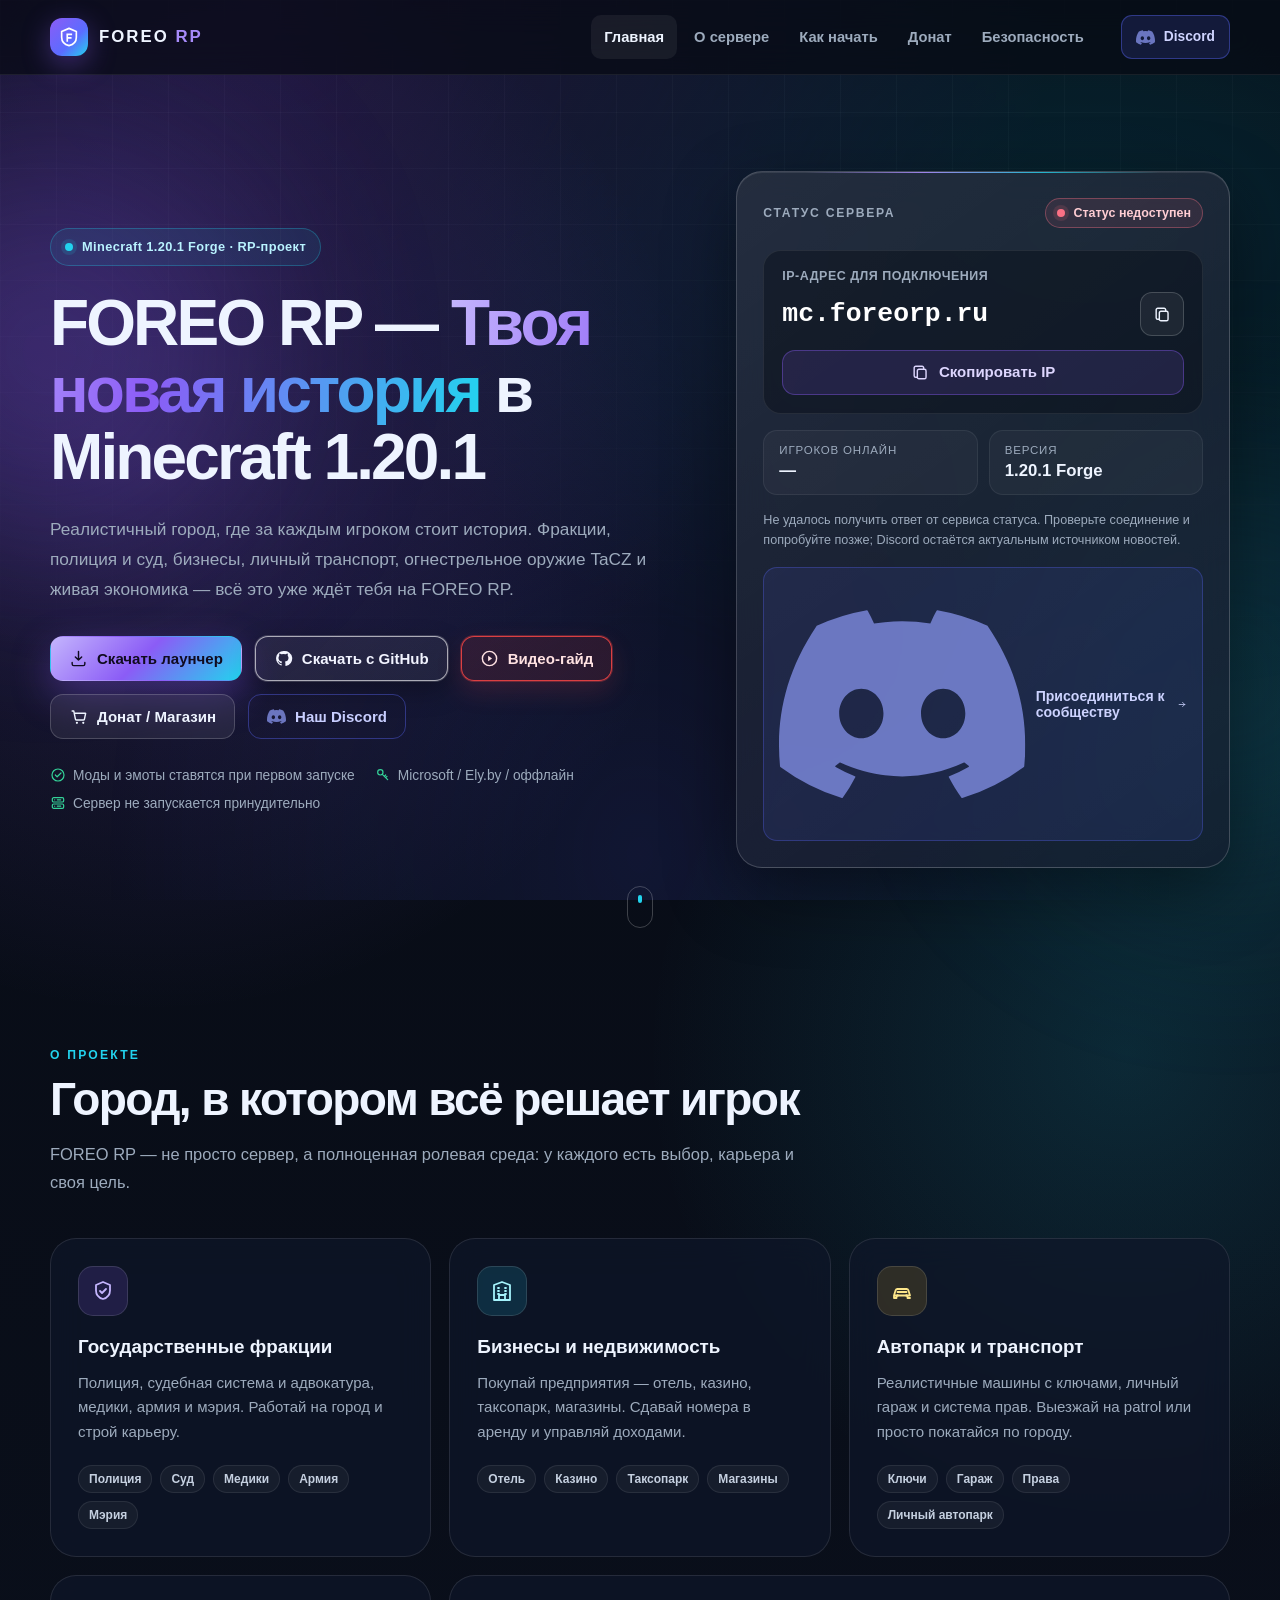
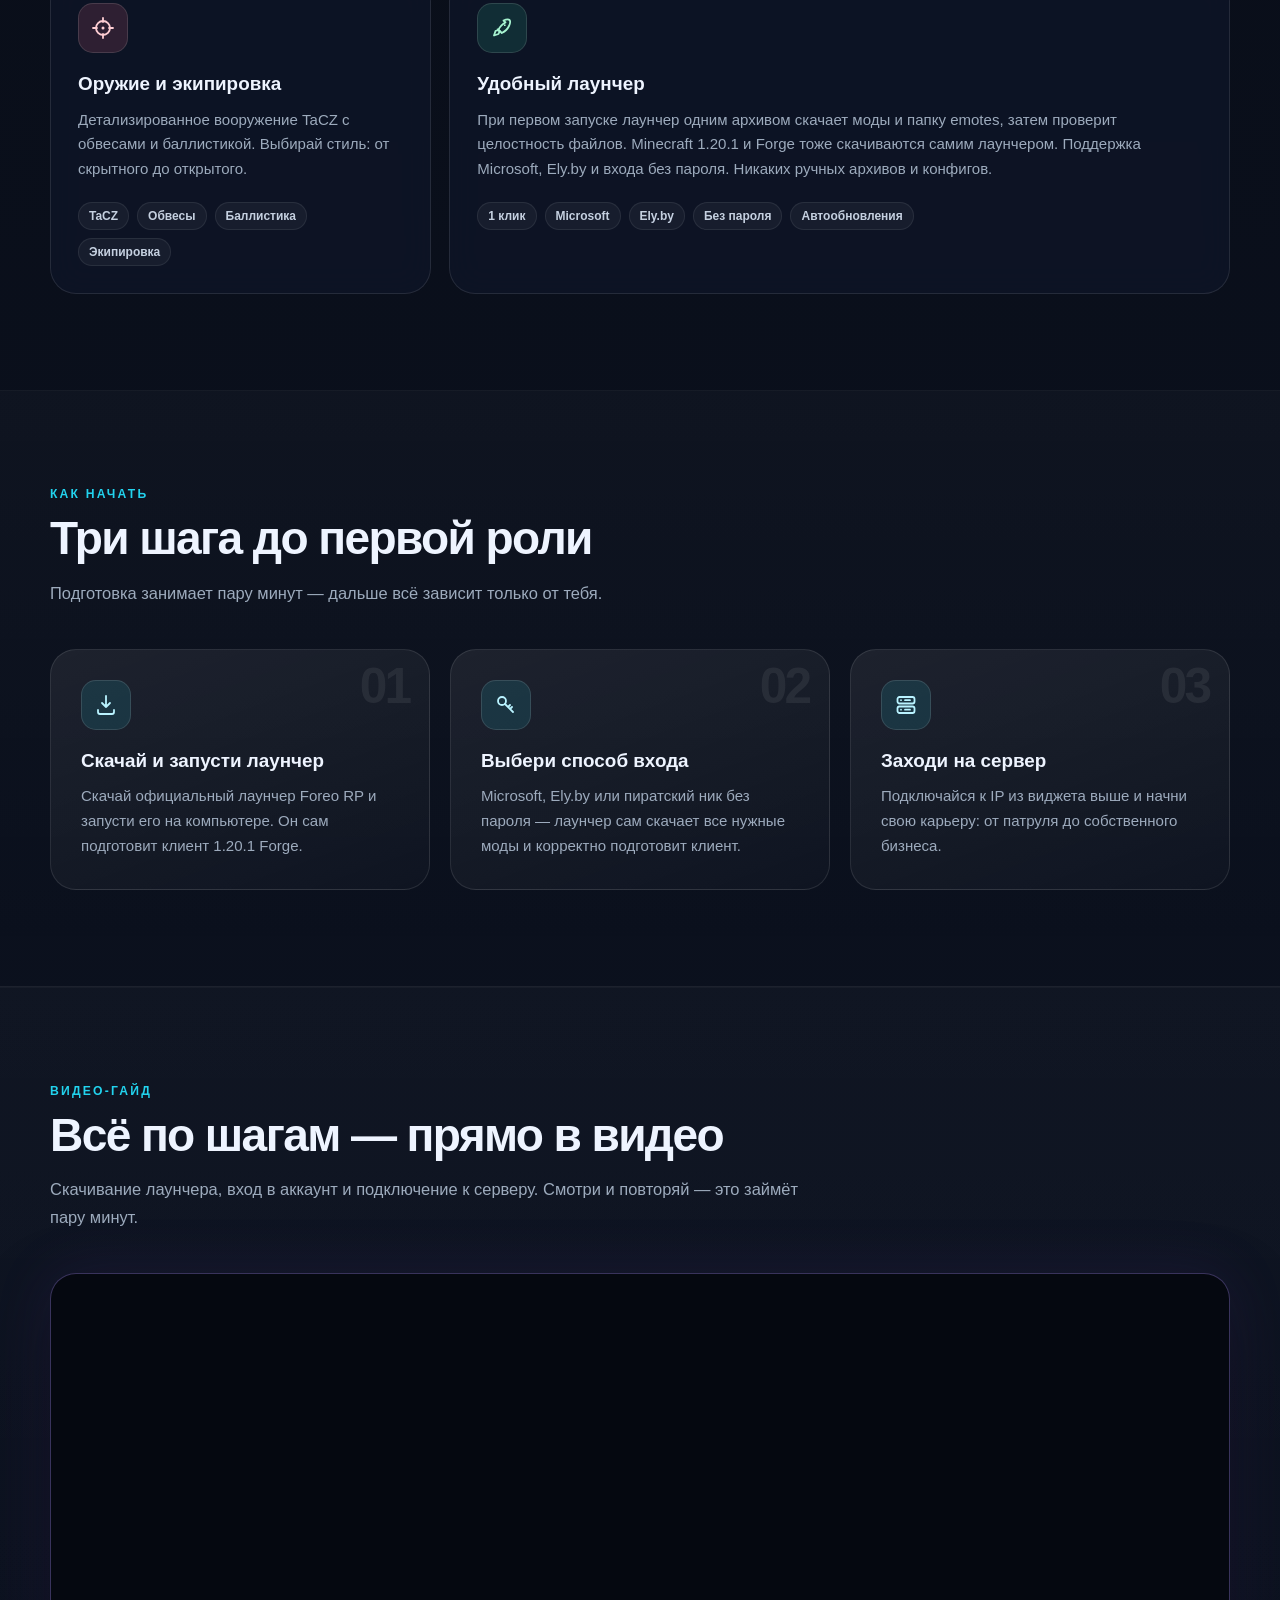
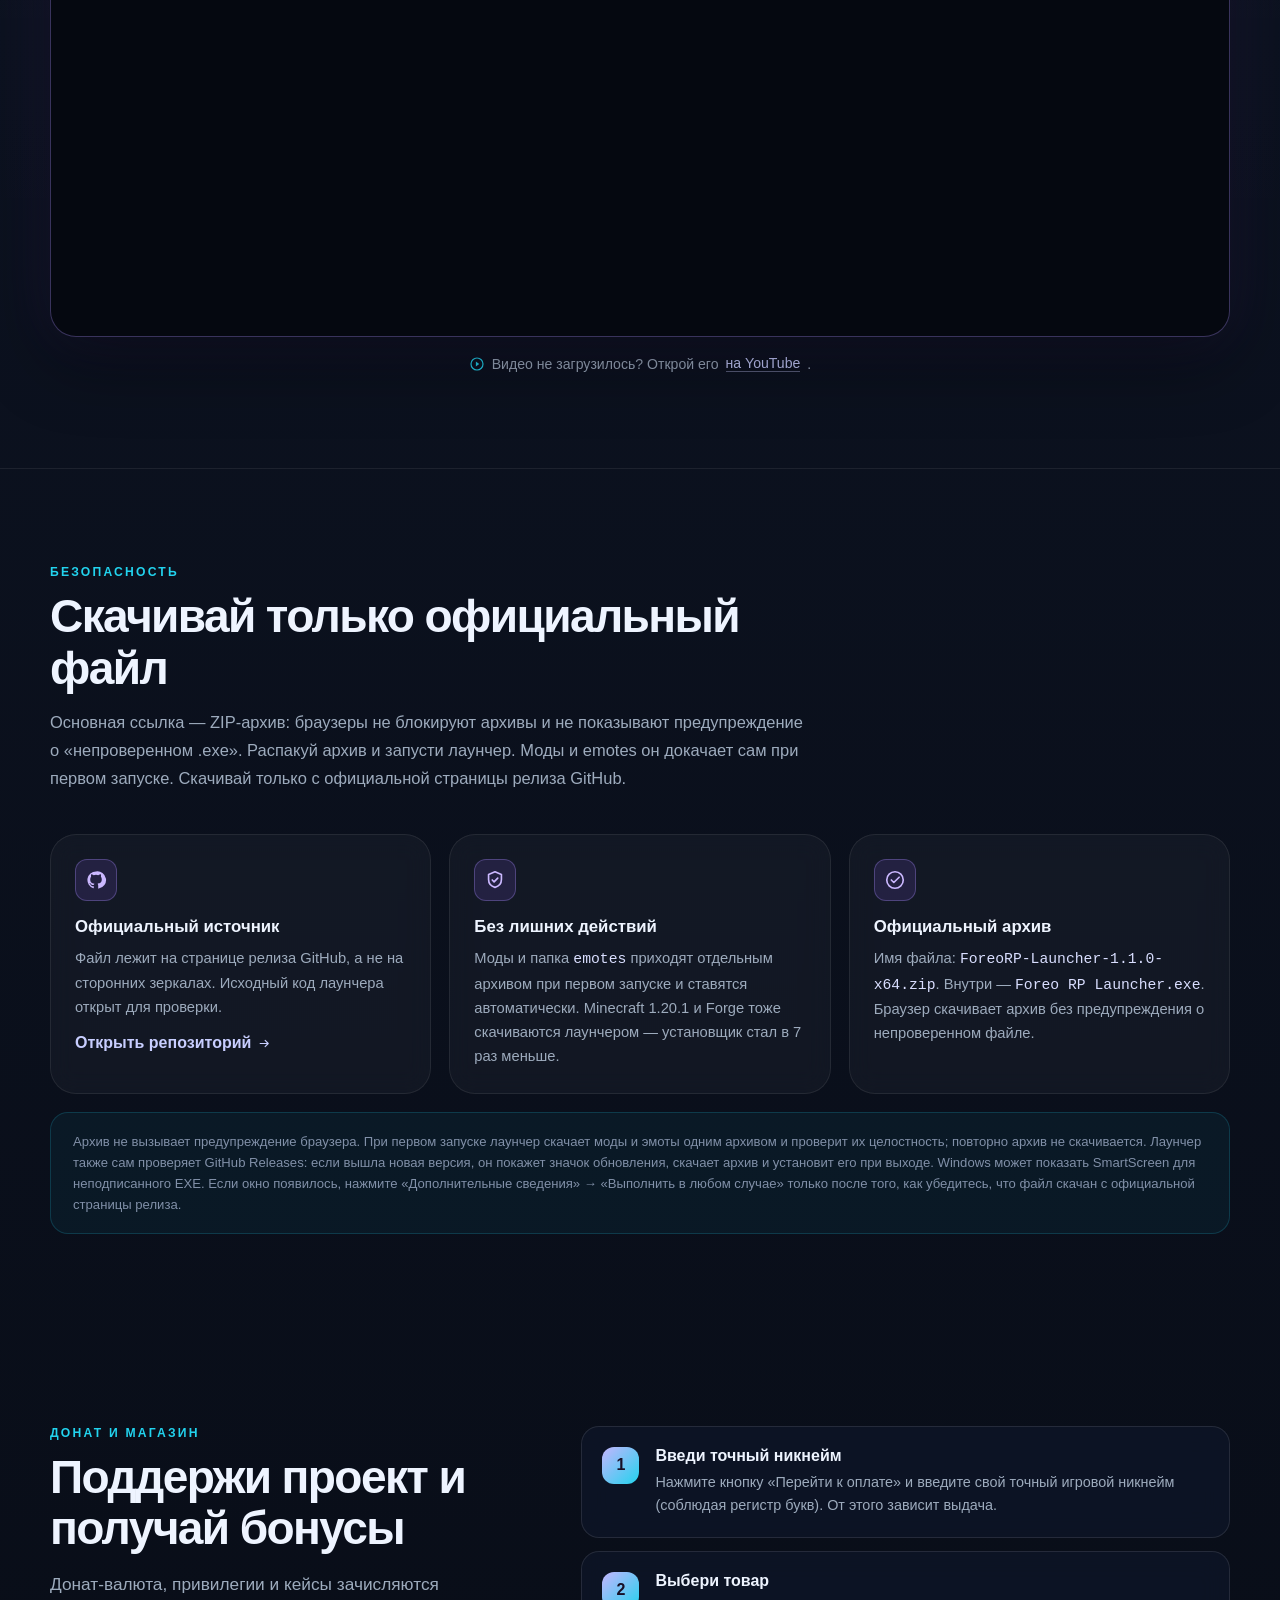
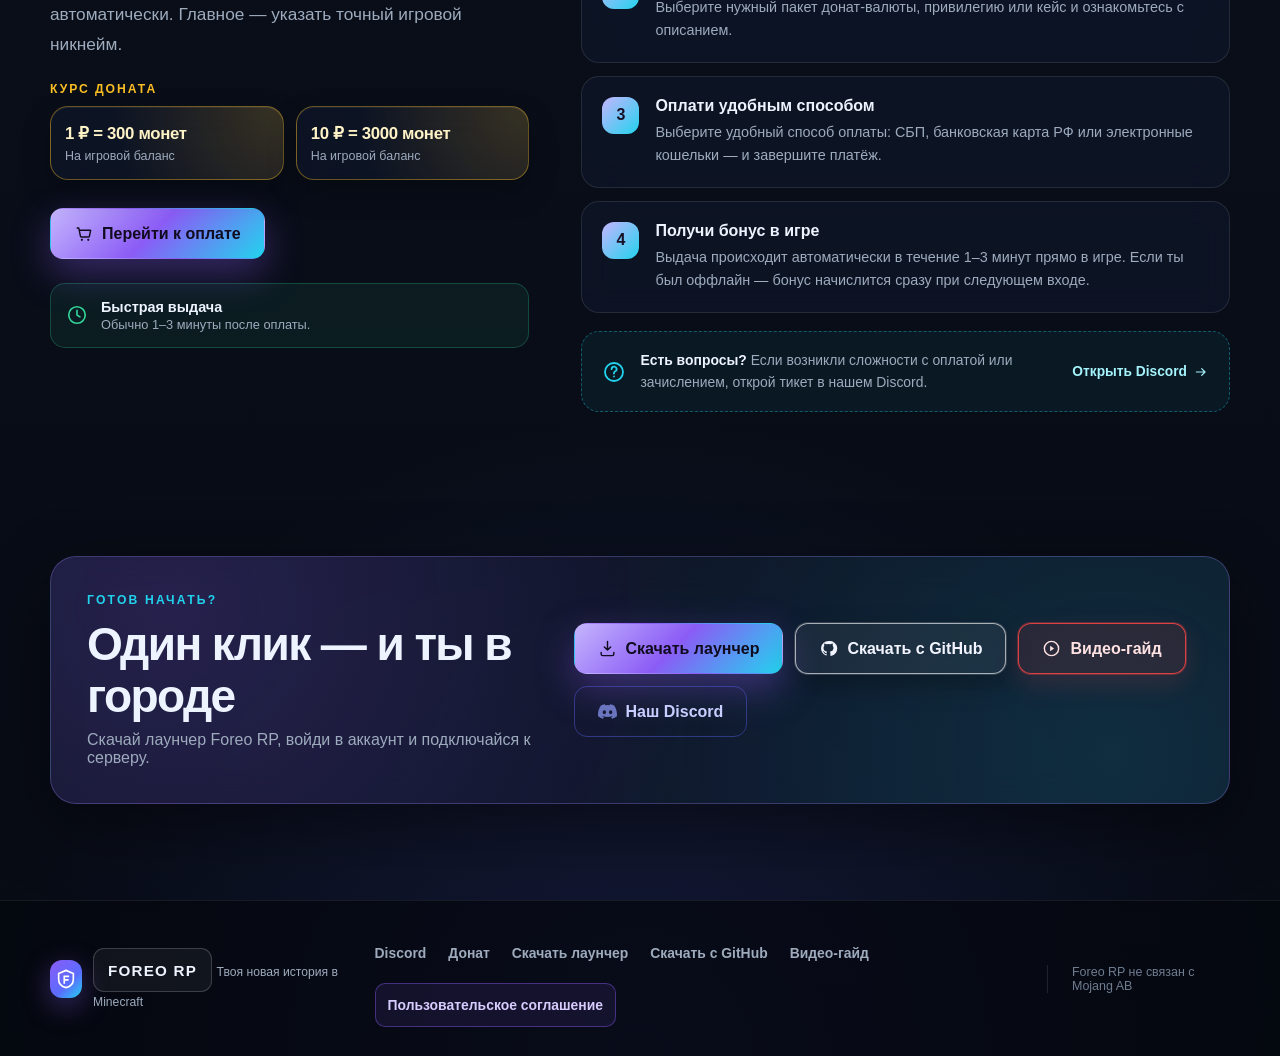
==== commit 8b39645e: "Add files via upload" ====
--- a/index.html
+++ b/index.html
@@ -124,7 +124,13 @@
     <section class="hero" id="home">
       <div class="container hero-grid">
         <div class="hero-copy">
-          <div class="eyebrow"><span class="live-dot"></span> Minecraft 1.20.1 Forge · RP-проект</div>
+          <div class="hero-labels">
+            <div class="release-banner" data-release-label>
+              <svg viewBox="0 0 24 24" aria-hidden="true"><use href="#i-clock"></use></svg>
+              <span>Релиз 4 декабря в 18:00</span>
+            </div>
+            <div class="eyebrow"><span class="live-dot"></span> Minecraft 1.20.1 Forge · RP-проект</div>
+          </div>
           <h1>FOREO RP — <span>Твоя новая история</span> в Minecraft 1.20.1</h1>
           <p class="lead">
             Реалистичный город, где за каждым игроком стоит история. Фракции, полиция и суд, бизнесы,
@@ -132,7 +138,7 @@
           </p>
 
           <div class="hero-actions">
-            <a class="btn btn-primary" href="https://github.com/palsey/foreorp-launcher/releases/download/v1.0.0/ForeoRP-Launcher-1.0.0-x64.exe" data-config-href="launcher" target="_blank" rel="noopener noreferrer">
+            <a class="btn btn-primary" href="https://github.com/palsey/foreorp-launcher/releases/download/v1.1.0/ForeoRP-Launcher-1.1.0-x64.zip" data-config-href="launcherZip" target="_blank" rel="noopener noreferrer">
               <svg viewBox="0 0 24 24" aria-hidden="true"><use href="#i-download"></use></svg>
               Скачать лаунчер
             </a>
@@ -155,7 +161,7 @@
           </div>
 
           <div class="hero-meta" aria-label="Особенности лаунчера">
-            <span><svg viewBox="0 0 24 24" aria-hidden="true"><use href="#i-check"></use></svg> Моды ставятся автоматически</span>
+            <span><svg viewBox="0 0 24 24" aria-hidden="true"><use href="#i-check"></use></svg> Моды и эмоты ставятся при первом запуске</span>
             <span><svg viewBox="0 0 24 24" aria-hidden="true"><use href="#i-key"></use></svg> Microsoft / Ely.by / оффлайн</span>
             <span><svg viewBox="0 0 24 24" aria-hidden="true"><use href="#i-server"></use></svg> Сервер не запускается принудительно</span>
           </div>
@@ -250,7 +256,7 @@
           <article class="feature-card feature-card-wide">
             <span class="feature-icon icon-green"><svg viewBox="0 0 24 24" aria-hidden="true"><use href="#i-rocket"></use></svg></span>
             <h3>Удобный лаунчер</h3>
-            <p>Автоматическая установка всех модов в один клик, поддержка Microsoft, Ely.by и входа без пароля. Никаких ручных архивов и конфигов.</p>
+            <p>При первом запуске лаунчер одним архивом скачает моды и папку emotes, затем проверит целостность файлов. Minecraft 1.20.1 и Forge тоже скачиваются самим лаунчером. Поддержка Microsoft, Ely.by и входа без пароля. Никаких ручных архивов и конфигов.</p>
             <div class="tag-list"><span>1 клик</span><span>Microsoft</span><span>Ely.by</span><span>Без пароля</span><span>Автообновления</span></div>
           </article>
         </div>
@@ -321,7 +327,7 @@
         <div class="section-head">
           <span class="section-kicker">Безопасность</span>
           <h2>Скачивай только официальный файл</h2>
-          <p>Лаунчер выложен в публичный GitHub Releases. Проверь источник, размер и контрольную сумму — это занимает минуту.</p>
+          <p>Основная ссылка — ZIP-архив: браузеры не блокируют архивы и не показывают предупреждение о «непроверенном .exe». Распакуй архив и запусти лаунчер. Моды и emotes он докачает сам при первом запуске. Скачивай только с официальной страницы релиза GitHub.</p>
         </div>
 
         <div class="safety-grid">
@@ -337,27 +343,17 @@
           <article class="safety-card">
             <span class="safety-icon"><svg viewBox="0 0 24 24" aria-hidden="true"><use href="#i-shield"></use></svg></span>
             <h3>Без лишних действий</h3>
-            <p>Лаунчер готовит клиент 1.20.1 Forge, ставит моды и подключает к серверу. Сервер не запускается принудительно.</p>
+            <p>Моды и папка <code>emotes</code> приходят отдельным архивом при первом запуске и ставятся автоматически. Minecraft 1.20.1 и Forge тоже скачиваются лаунчером — установщик стал в 7 раз меньше.</p>
           </article>
 
           <article class="safety-card">
             <span class="safety-icon"><svg viewBox="0 0 24 24" aria-hidden="true"><use href="#i-check"></use></svg></span>
-            <h3>Проверяемый файл</h3>
-            <p>Имя: <code>ForeoRP-Launcher-1.0.0-x64.exe</code>. Размер: <strong>1 075 031 947 байт</strong> (≈ 1 049 836 КБ в Проводнике Windows, ≈ 1,07 ГБ).</p>
-          </article>
-        </div>
-
-        <div class="hash-box">
-          <div class="hash-info">
-            <span class="hash-label">SHA-256 сборки v1.0.0</span>
-            <code id="launcherHash">58A41108AE09904748826B617ED8531BD34630ECFFC53B92E2DBB0D1569E0DC5</code>
-          </div>
-          <button class="btn btn-small btn-github" id="copyHash" type="button">
-            <svg viewBox="0 0 24 24" aria-hidden="true"><use href="#i-copy"></use></svg>
-            Скопировать хэш
-          </button>
-          <p>Проверить в Windows: <code>certutil -hashfile "ForeoRP-Launcher-1.0.0-x64.exe" SHA256</code>. Совпадение хэша означает, что файл не изменён.</p>
-        </div>
+            <h3>Официальный архив</h3>
+            <p>Имя файла: <code>ForeoRP-Launcher-1.1.0-x64.zip</code>. Внутри — <code>Foreo RP Launcher.exe</code>. Браузер скачивает архив без предупреждения о непроверенном файле.</p>
+          </article>
+        </div>
+
+        <p class="safety-note">Архив не вызывает предупреждение браузера. При первом запуске лаунчер скачает моды и эмоты одним архивом и проверит их целостность; повторно архив не скачивается. Лаунчер также сам проверяет GitHub Releases: если вышла новая версия, он покажет значок обновления, скачает архив и установит его при выходе. Windows может показать SmartScreen для неподписанного EXE. Если окно появилось, нажмите «Дополнительные сведения» → «Выполнить в любом случае» только после того, как убедитесь, что файл скачан с официальной страницы релиза.</p>
       </div>
     </section>
 
@@ -436,7 +432,7 @@
           <p>Скачай лаунчер Foreo RP, войди в аккаунт и подключайся к серверу.</p>
         </div>
         <div class="cta-actions">
-          <a class="btn btn-primary btn-lg" href="https://github.com/palsey/foreorp-launcher/releases/download/v1.0.0/ForeoRP-Launcher-1.0.0-x64.exe" data-config-href="launcher" target="_blank" rel="noopener noreferrer">
+          <a class="btn btn-primary btn-lg" href="https://github.com/palsey/foreorp-launcher/releases/download/v1.1.0/ForeoRP-Launcher-1.1.0-x64.zip" data-config-href="launcherZip" target="_blank" rel="noopener noreferrer">
             <svg viewBox="0 0 24 24" aria-hidden="true"><use href="#i-download"></use></svg>
             Скачать лаунчер
           </a>
@@ -461,16 +457,20 @@
     <div class="container footer-inner">
       <div class="footer-brand">
         <span class="brand-mark"><svg viewBox="0 0 24 24" aria-hidden="true"><use href="#i-logo"></use></svg></span>
-        <div><strong>FOREO RP</strong><span>Твоя новая история в Minecraft</span></div>
+        <div>
+          <strong class="footer-brand-title">FOREO RP</strong>
+          <span>Твоя новая история в Minecraft</span>
+        </div>
       </div>
       <nav class="footer-links" aria-label="Ссылки в подвале">
         <a href="https://discord.gg/xC5wDgZSpj" data-config-href="discord" target="_blank" rel="noopener noreferrer">Discord</a>
         <a href="https://www.donationalerts.com/r/pa1sey" data-config-href="donate" target="_blank" rel="noopener noreferrer">Донат</a>
-        <a href="https://github.com/palsey/foreorp-launcher/releases/download/v1.0.0/ForeoRP-Launcher-1.0.0-x64.exe" data-config-href="launcher" target="_blank" rel="noopener noreferrer">Скачать лаунчер</a>
+        <a href="https://github.com/palsey/foreorp-launcher/releases/download/v1.1.0/ForeoRP-Launcher-1.1.0-x64.zip" data-config-href="launcherZip" target="_blank" rel="noopener noreferrer">Скачать лаунчер</a>
         <a href="https://github.com/palsey/foreorp-launcher/releases" data-config-href="github" target="_blank" rel="noopener noreferrer">Скачать с GitHub</a>
         <a href="#video-guide">Видео-гайд</a>
+        <a class="footer-agreement" href="user-agreement.html">Пользовательское соглашение</a>
       </nav>
-      <p class="footer-legal">Foreo RP не связан с Mojang AB</p>
+      <p class="footer-legal">Foreo RP не связан с Mojang AB <span class="footer-release" data-release-label>· Релиз 4 декабря в 18:00</span></p>
     </div>
   </footer>
 
--- a/style.css
+++ b/style.css
@@ -30,6 +30,10 @@
   box-sizing: border-box;
 }
 
+[hidden] {
+  display: none !important;
+}
+
 html {
   scroll-behavior: smooth;
   scroll-padding-top: 96px;
@@ -400,19 +404,45 @@
   align-items: center;
 }
 
+.hero-labels {
+  display: flex;
+  flex-wrap: wrap;
+  align-items: center;
+  gap: 10px;
+  margin-bottom: 18px;
+}
+
+.release-banner,
 .eyebrow {
   display: inline-flex;
   align-items: center;
   gap: 9px;
-  padding: 8px 13px;
+  min-height: 38px;
+  padding: 9px 14px;
+  border-radius: 999px;
+  font-size: 0.8rem;
+  font-weight: 800;
+  letter-spacing: 0.03em;
+  line-height: 1.2;
+}
+
+.release-banner {
+  border: 1px solid rgba(251, 191, 36, 0.34);
+  color: #ffe3a3;
+  background: rgba(251, 191, 36, 0.09);
+}
+
+.release-banner svg {
+  width: 17px;
+  height: 17px;
+  flex: 0 0 auto;
+  color: var(--amber);
+}
+
+.eyebrow {
   border: 1px solid rgba(34, 211, 238, 0.28);
-  border-radius: 999px;
   color: #b9f3ff;
   background: rgba(34, 211, 238, 0.08);
-  font-size: 0.78rem;
-  font-weight: 800;
-  letter-spacing: 0.06em;
-  text-transform: uppercase;
 }
 
 .live-dot {
@@ -872,8 +902,7 @@
   line-height: 1.65;
 }
 
-.safety-card code,
-.hash-box code {
+.safety-card code {
   color: #d9deff;
   font-family: ui-monospace, SFMono-Regular, Menlo, Consolas, monospace;
 }
@@ -898,48 +927,14 @@
   transform: translateX(3px);
 }
 
-.hash-box {
-  display: flex;
-  flex-wrap: wrap;
-  align-items: center;
-  gap: 14px 20px;
-  margin-top: 18px;
-  padding: 20px 22px;
-  border: 1px solid rgba(34, 211, 238, 0.28);
-  border-radius: var(--radius-lg);
-  background:
-    radial-gradient(circle at 0% 0%, rgba(34, 211, 238, 0.12), transparent 55%),
-    var(--panel);
-  box-shadow: var(--shadow);
-}
-
-.hash-info {
-  flex: 1 1 420px;
-  min-width: 0;
-}
-
-.hash-label {
-  display: block;
-  margin-bottom: 8px;
-  color: var(--cyan);
-  font-size: 0.74rem;
-  font-weight: 900;
-  letter-spacing: 0.14em;
-  text-transform: uppercase;
-}
-
-#launcherHash {
-  display: block;
-  color: #e9ecff;
+.safety-note {
+  margin: 18px 0 0;
+  padding: 18px 22px;
+  border: 1px solid rgba(34, 211, 238, 0.18);
+  border-radius: var(--radius-md);
+  background: rgba(34, 211, 238, 0.05);
+  color: #8190a8;
   font-size: 0.82rem;
-  word-break: break-all;
-}
-
-.hash-box p {
-  flex: 1 1 100%;
-  margin: 0;
-  color: var(--muted);
-  font-size: 0.84rem;
   line-height: 1.6;
 }
 
@@ -1336,13 +1331,18 @@
   gap: 11px;
 }
 
-.footer-brand strong,
-.footer-brand span {
-  display: block;
-}
-
-.footer-brand strong {
+.footer-brand-title {
+  display: inline-flex;
+  align-items: center;
+  justify-content: center;
+  min-height: 44px;
+  padding: 8px 14px;
+  border: 1px solid var(--border-strong);
+  border-radius: 11px;
+  color: var(--text);
+  background: rgba(255, 255, 255, 0.05);
   font-size: 0.95rem;
+  font-weight: 900;
   letter-spacing: 0.08em;
 }
 
@@ -1372,6 +1372,20 @@
 
 .footer-links a:hover {
   color: var(--cyan);
+}
+
+.footer-links .footer-agreement {
+  padding: 8px 12px;
+  border: 1px solid rgba(139, 92, 246, 0.42);
+  border-radius: 10px;
+  color: #d8ccff;
+  background: rgba(139, 92, 246, 0.1);
+}
+
+.footer-links .footer-agreement:hover {
+  color: #fff;
+  border-color: var(--violet-light);
+  background: rgba(139, 92, 246, 0.2);
 }
 
 .footer-legal {
@@ -1380,6 +1394,118 @@
   border-left: 1px solid var(--border);
   color: #6f7d90;
   font-size: 0.78rem;
+}
+
+.footer-release {
+  color: var(--amber);
+  font-weight: 700;
+  white-space: nowrap;
+}
+
+/* ---------------- User agreement page ---------------- */
+
+.header-back {
+  margin-left: auto;
+}
+
+.legal-page {
+  min-height: calc(100vh - 74px);
+  padding: 64px 0 90px;
+}
+
+.legal-wrap {
+  max-width: 940px;
+}
+
+.breadcrumbs {
+  display: flex;
+  flex-wrap: wrap;
+  align-items: center;
+  gap: 10px;
+  margin-bottom: 30px;
+  color: var(--muted);
+  font-size: 0.85rem;
+}
+
+.breadcrumbs a {
+  color: var(--muted);
+  text-decoration: none;
+}
+
+.breadcrumbs a:hover {
+  color: var(--cyan);
+}
+
+.breadcrumbs span[aria-hidden] {
+  color: #55627a;
+}
+
+.legal-header {
+  margin-bottom: 34px;
+}
+
+.legal-header h1 {
+  margin: 18px 0 18px;
+  font-size: clamp(2.1rem, 4vw, 3.2rem);
+}
+
+.legal-release {
+  margin-bottom: 20px;
+}
+
+.legal-card {
+  padding: clamp(22px, 4vw, 42px);
+  border: 1px solid var(--border-strong);
+  border-radius: var(--radius-lg);
+  background:
+    linear-gradient(145deg, rgba(255, 255, 255, 0.08), rgba(255, 255, 255, 0.015)),
+    var(--panel);
+  box-shadow: var(--shadow), inset 0 1px 0 rgba(255, 255, 255, 0.07);
+  backdrop-filter: blur(18px);
+  -webkit-backdrop-filter: blur(18px);
+}
+
+.legal-section + .legal-section {
+  margin-top: 34px;
+  padding-top: 30px;
+  border-top: 1px solid var(--border);
+}
+
+.legal-section h2 {
+  margin-bottom: 14px;
+  font-size: 1.25rem;
+  letter-spacing: -0.02em;
+}
+
+.legal-section p,
+.legal-section ul {
+  margin-bottom: 12px;
+  color: var(--muted);
+  line-height: 1.75;
+}
+
+.legal-section ul {
+  padding-left: 20px;
+}
+
+.legal-section li + li {
+  margin-top: 8px;
+}
+
+.legal-section p:last-child,
+.legal-section ul:last-child {
+  margin-bottom: 0;
+}
+
+.legal-note {
+  margin: 28px 0 22px;
+  padding: 16px 18px;
+  border-left: 3px solid var(--violet-light);
+  border-radius: 12px;
+  background: rgba(139, 92, 246, 0.1);
+  color: var(--text);
+  font-weight: 700;
+  line-height: 1.6;
 }
 
 /* ---------------- Toast ---------------- */
@@ -1564,6 +1690,33 @@
     padding-left: 0;
     border-left: 0;
   }
+
+  .footer-release {
+    white-space: normal;
+  }
+
+  .legal-page {
+    min-height: auto;
+    padding: 44px 0 64px;
+  }
+
+  .legal-wrap {
+    max-width: none;
+  }
+
+  .legal-card {
+    padding: 22px 18px;
+    border-radius: 18px;
+  }
+
+  .legal-header h1 {
+    font-size: 2.1rem;
+  }
+
+  .legal-section + .legal-section {
+    margin-top: 28px;
+    padding-top: 24px;
+  }
 }
 
 @media (max-width: 460px) {
@@ -1599,6 +1752,20 @@
     font-size: 2rem;
   }
 
+  .legal-header h1 {
+    font-size: 1.85rem;
+  }
+
+  .release-banner,
+  .eyebrow {
+    white-space: normal;
+    border-radius: 16px;
+  }
+
+  .legal-section h2 {
+    font-size: 1.12rem;
+  }
+
   .section-head h2,
   .donate-intro h2,
   .cta h2 {
@@ -1613,8 +1780,7 @@
   }
 
   .hero-actions .btn,
-  .cta-actions .btn,
-  .hash-box .btn {
+  .cta-actions .btn {
     width: 100%;
   }
 
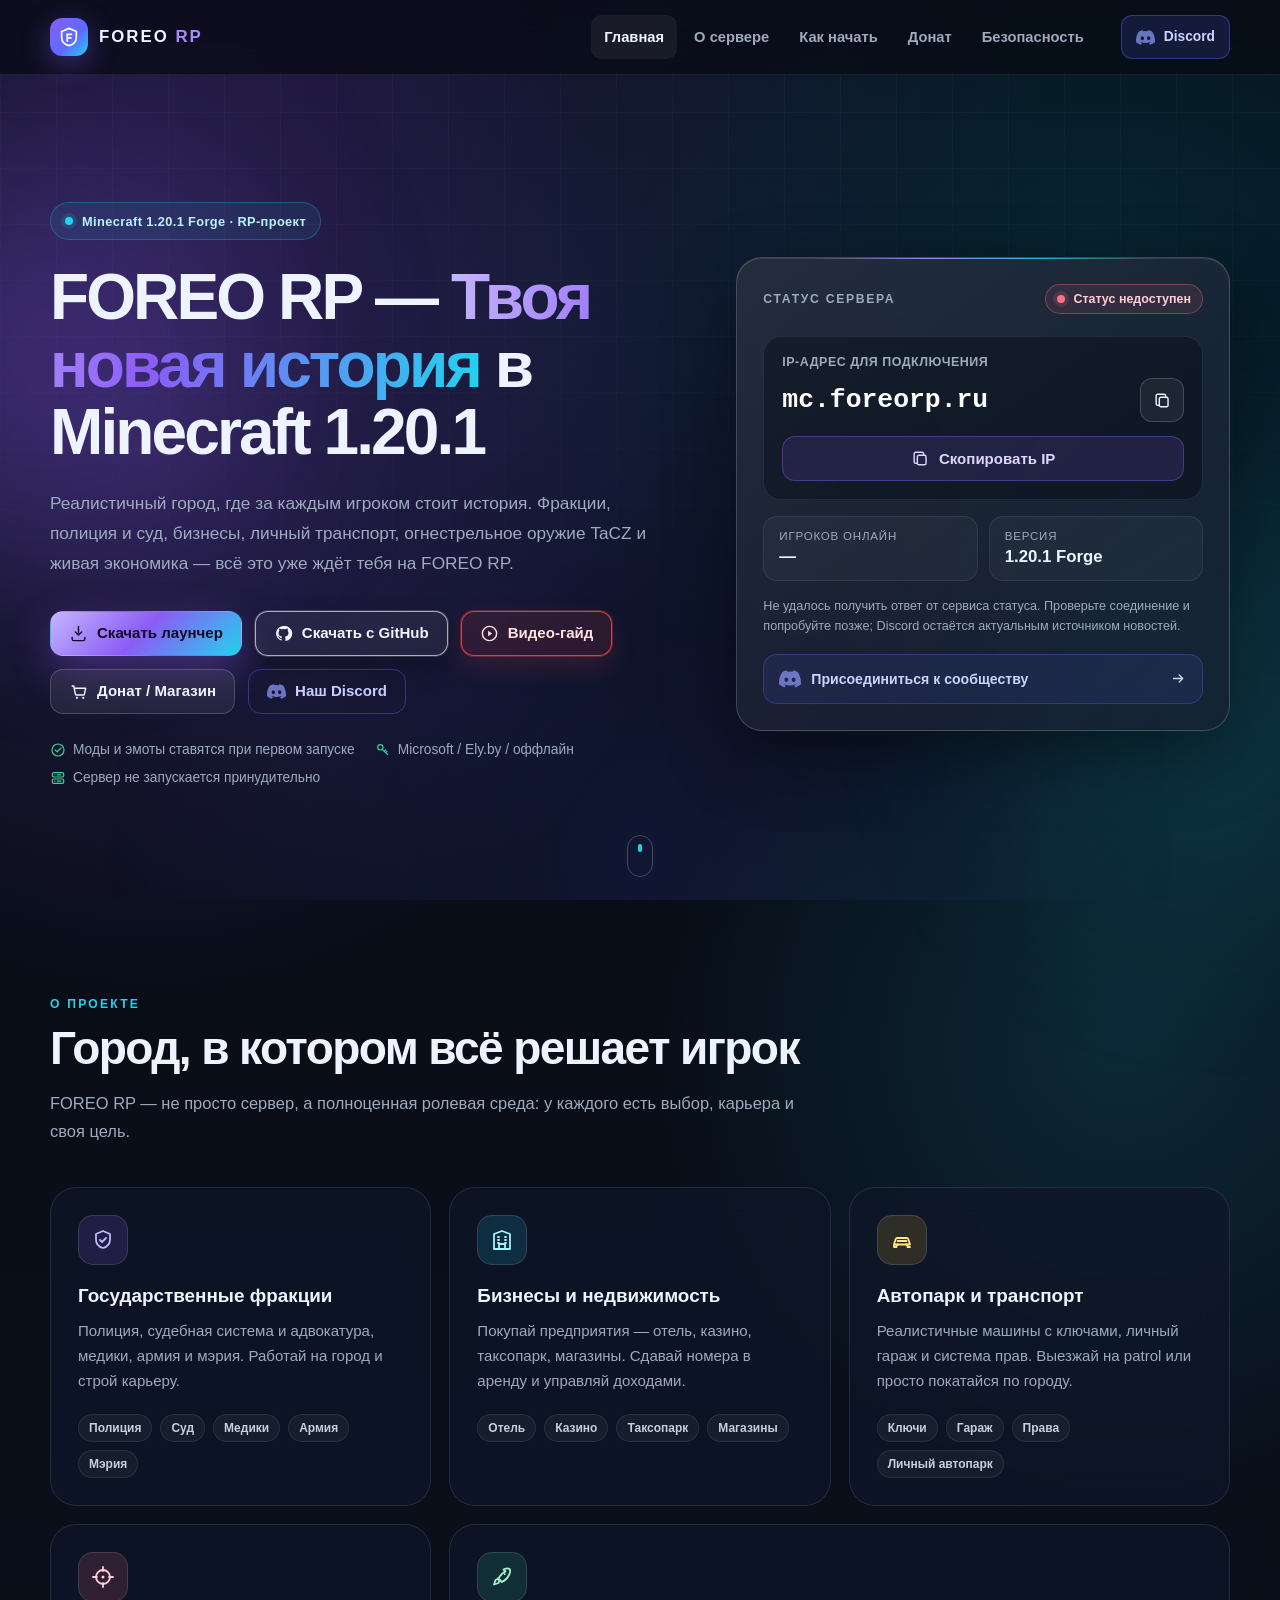
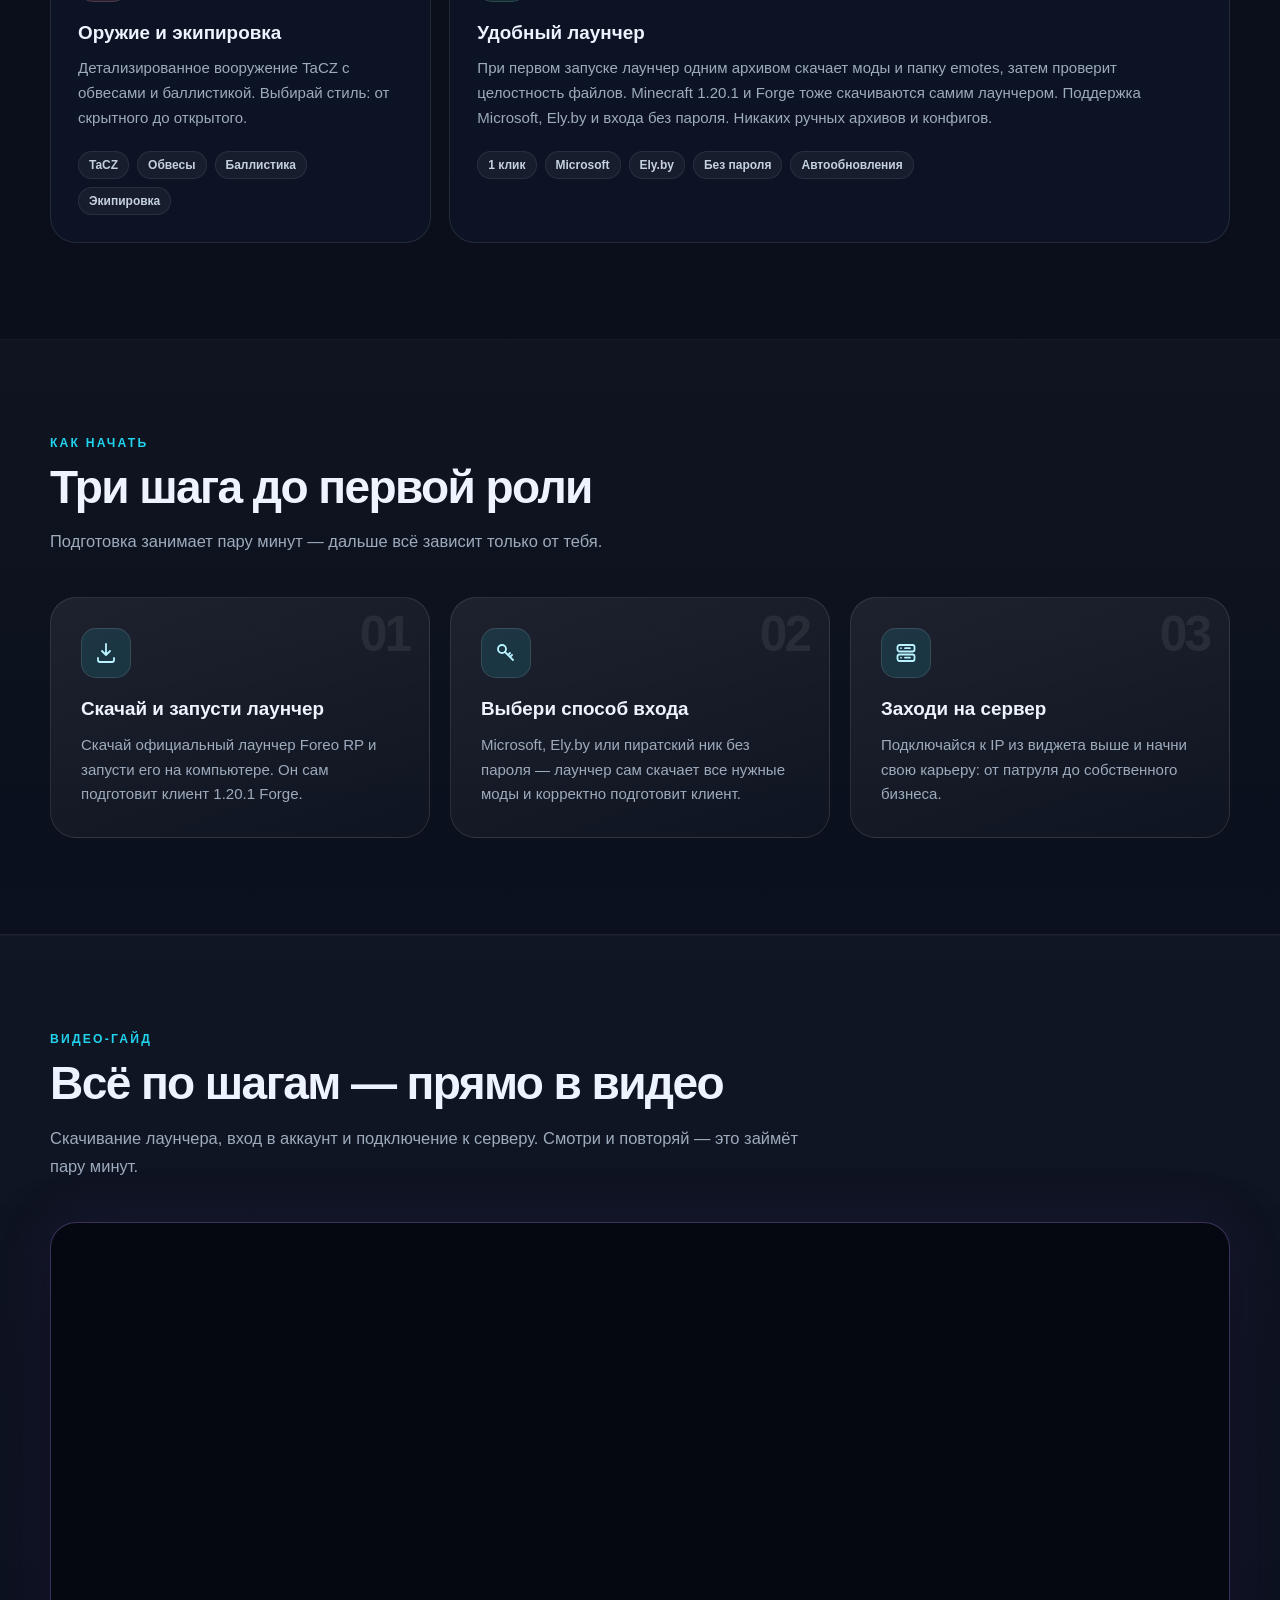
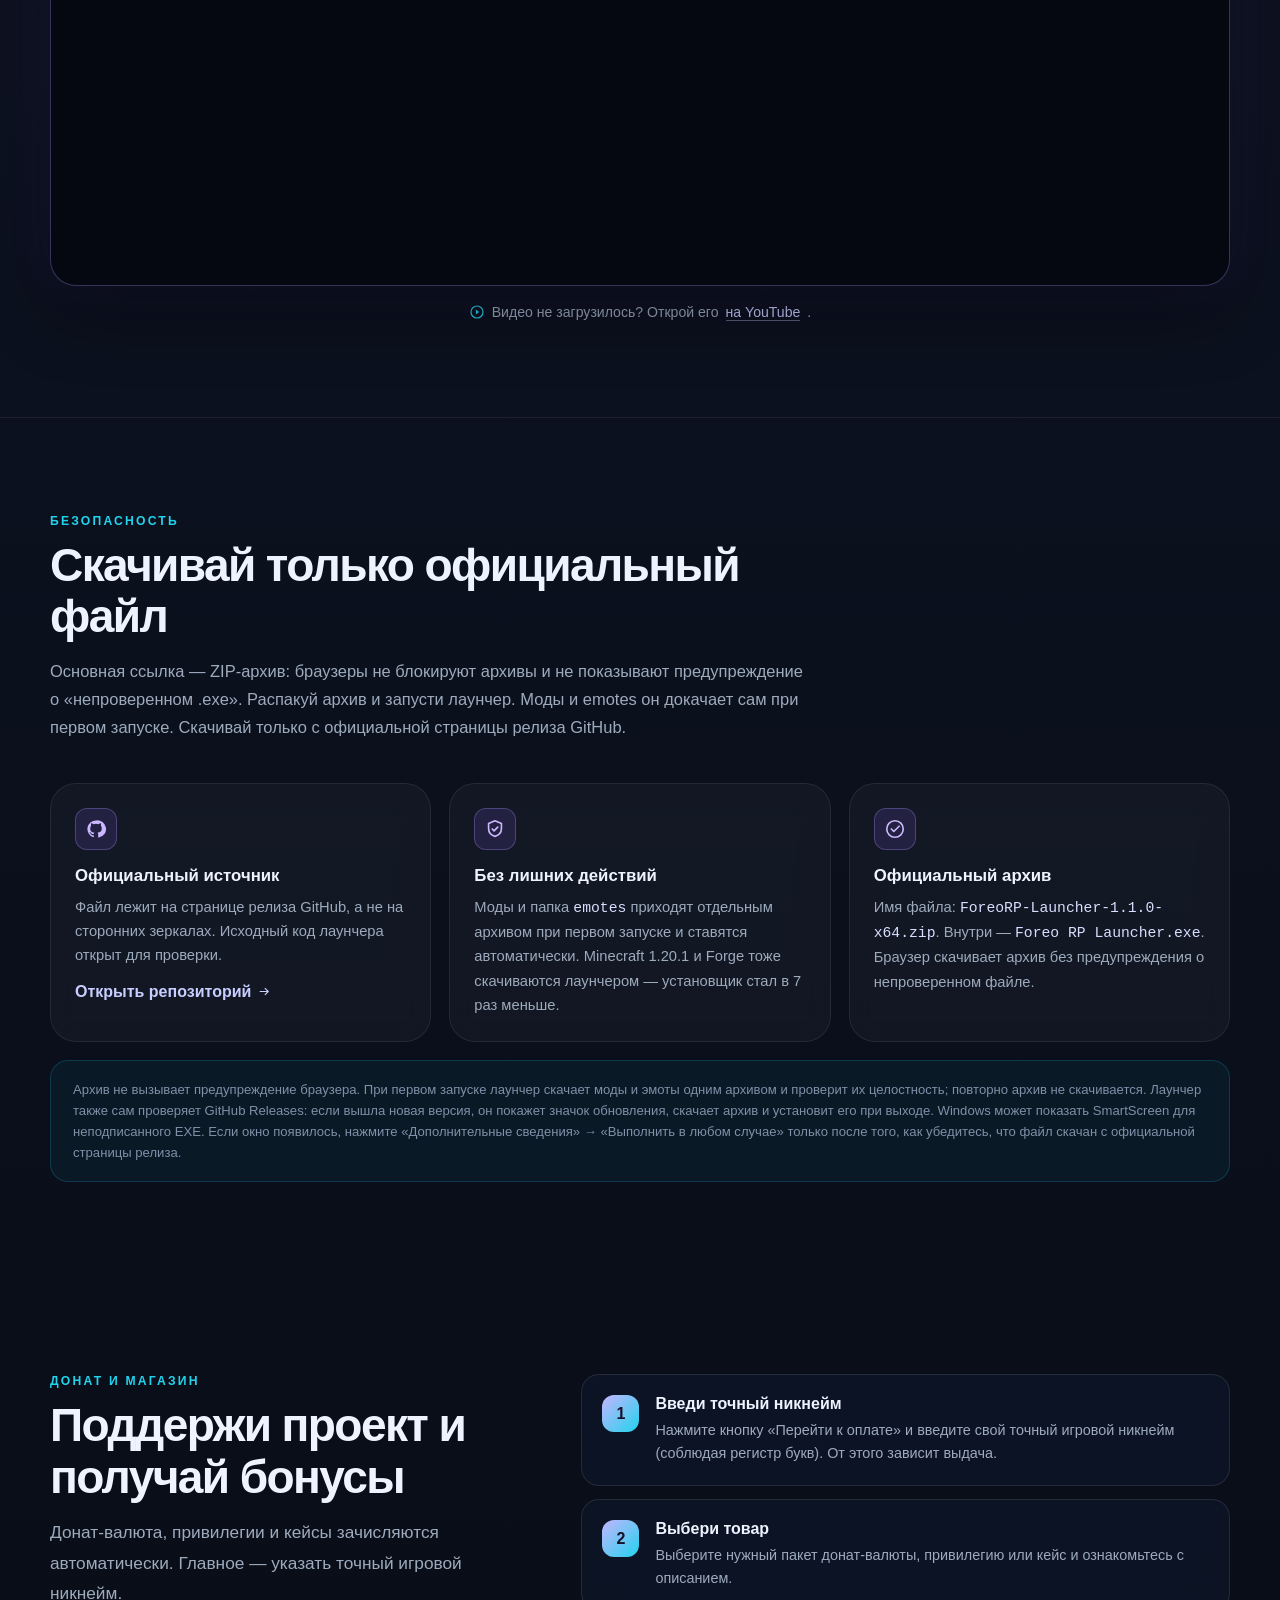
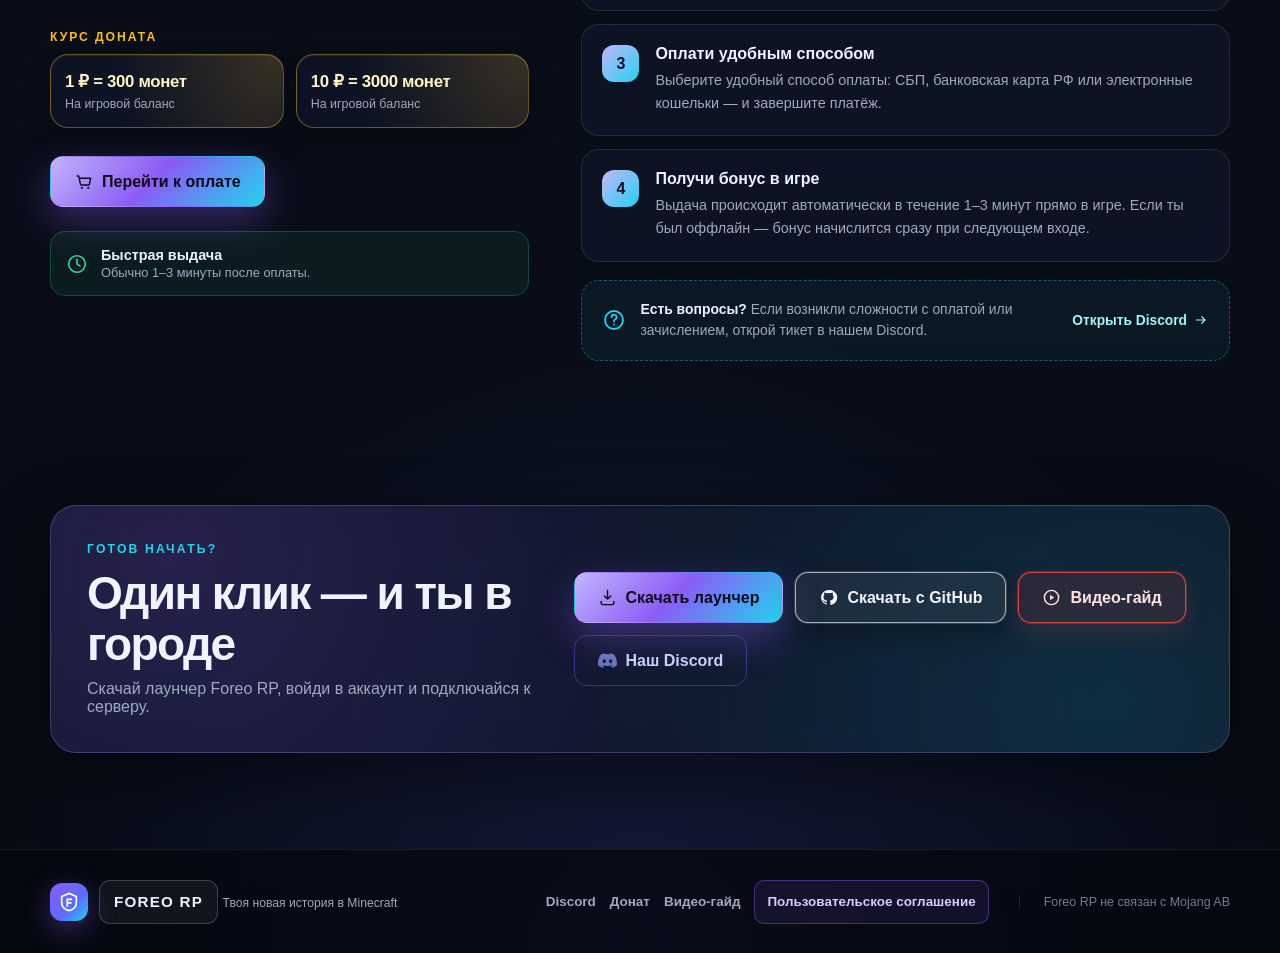
==== commit e1a044b8: "Add files via upload" ====
--- a/index.html
+++ b/index.html
@@ -204,7 +204,7 @@
           <p class="panel-hint" id="statusHint">Живая проверка через api.mcsrvstat.us. Если сервер на техработах — Status покажет это автоматически.</p>
 
           <a class="panel-discord" href="https://discord.gg/xC5wDgZSpj" data-config-href="discord" target="_blank" rel="noopener noreferrer">
-            <svg viewBox="0 0 24 24" aria-hidden="true"><use href="#i-discord"></use></svg>
+            <svg width="22" height="22" viewBox="0 0 24 24" aria-hidden="true"><use href="#i-discord"></use></svg>
             <span>Присоединиться к сообществу</span>
             <svg class="arrow-icon" viewBox="0 0 24 24" aria-hidden="true"><use href="#i-arrow"></use></svg>
           </a>
@@ -465,8 +465,6 @@
       <nav class="footer-links" aria-label="Ссылки в подвале">
         <a href="https://discord.gg/xC5wDgZSpj" data-config-href="discord" target="_blank" rel="noopener noreferrer">Discord</a>
         <a href="https://www.donationalerts.com/r/pa1sey" data-config-href="donate" target="_blank" rel="noopener noreferrer">Донат</a>
-        <a href="https://github.com/palsey/foreorp-launcher/releases/download/v1.1.0/ForeoRP-Launcher-1.1.0-x64.zip" data-config-href="launcherZip" target="_blank" rel="noopener noreferrer">Скачать лаунчер</a>
-        <a href="https://github.com/palsey/foreorp-launcher/releases" data-config-href="github" target="_blank" rel="noopener noreferrer">Скачать с GitHub</a>
         <a href="#video-guide">Видео-гайд</a>
         <a class="footer-agreement" href="user-agreement.html">Пользовательское соглашение</a>
       </nav>
--- a/style.css
+++ b/style.css
@@ -126,6 +126,14 @@
   overflow: hidden;
 }
 
+/* Защита: inline SVG без явного размера иначе занимает 300×150 px.
+   Правила ниже с классами имеют больший вес и задают нужный размер иконок. */
+svg {
+  width: 20px;
+  height: 20px;
+  flex: 0 0 auto;
+}
+
 main,
 .site-header,
 .site-footer {
@@ -720,6 +728,12 @@
   transition: background 0.2s ease, transform 0.2s ease;
 }
 
+.panel-discord > svg:not(.arrow-icon) {
+  width: 22px;
+  height: 22px;
+  flex: 0 0 auto;
+}
+
 .panel-discord:hover {
   transform: translateY(-2px);
   background: rgba(88, 101, 242, 0.22);
@@ -1329,6 +1343,11 @@
   display: flex;
   align-items: center;
   gap: 11px;
+  flex: 0 0 auto;
+}
+
+.footer-brand .brand-mark {
+  flex: 0 0 38px;
 }
 
 .footer-brand-title {
@@ -1354,8 +1373,8 @@
 
 .footer-links {
   display: flex;
-  flex-wrap: wrap;
-  gap: 8px 22px;
+  flex-wrap: nowrap;
+  gap: 8px 14px;
   margin-left: auto;
 }
 
@@ -1364,8 +1383,9 @@
   align-items: center;
   min-height: 44px;
   color: var(--muted);
-  font-size: 0.87rem;
+  font-size: 0.84rem;
   font-weight: 650;
+  white-space: nowrap;
   text-decoration: none;
   transition: color 0.2s ease;
 }
@@ -1683,7 +1703,11 @@
   }
 
   .footer-links {
+    width: 100%;
     margin-left: 0;
+    overflow-x: auto;
+    padding-bottom: 4px;
+    -webkit-overflow-scrolling: touch;
   }
 
   .footer-legal {
@@ -1724,6 +1748,18 @@
     width: min(100% - 28px, 1180px);
     padding-left: env(safe-area-inset-left, 0px);
     padding-right: env(safe-area-inset-right, 0px);
+  }
+
+  .footer-links {
+    gap: 8px 10px;
+  }
+
+  .footer-links a {
+    font-size: 0.78rem;
+  }
+
+  .footer-links .footer-agreement {
+    padding: 8px 10px;
   }
 
   .brand-text {
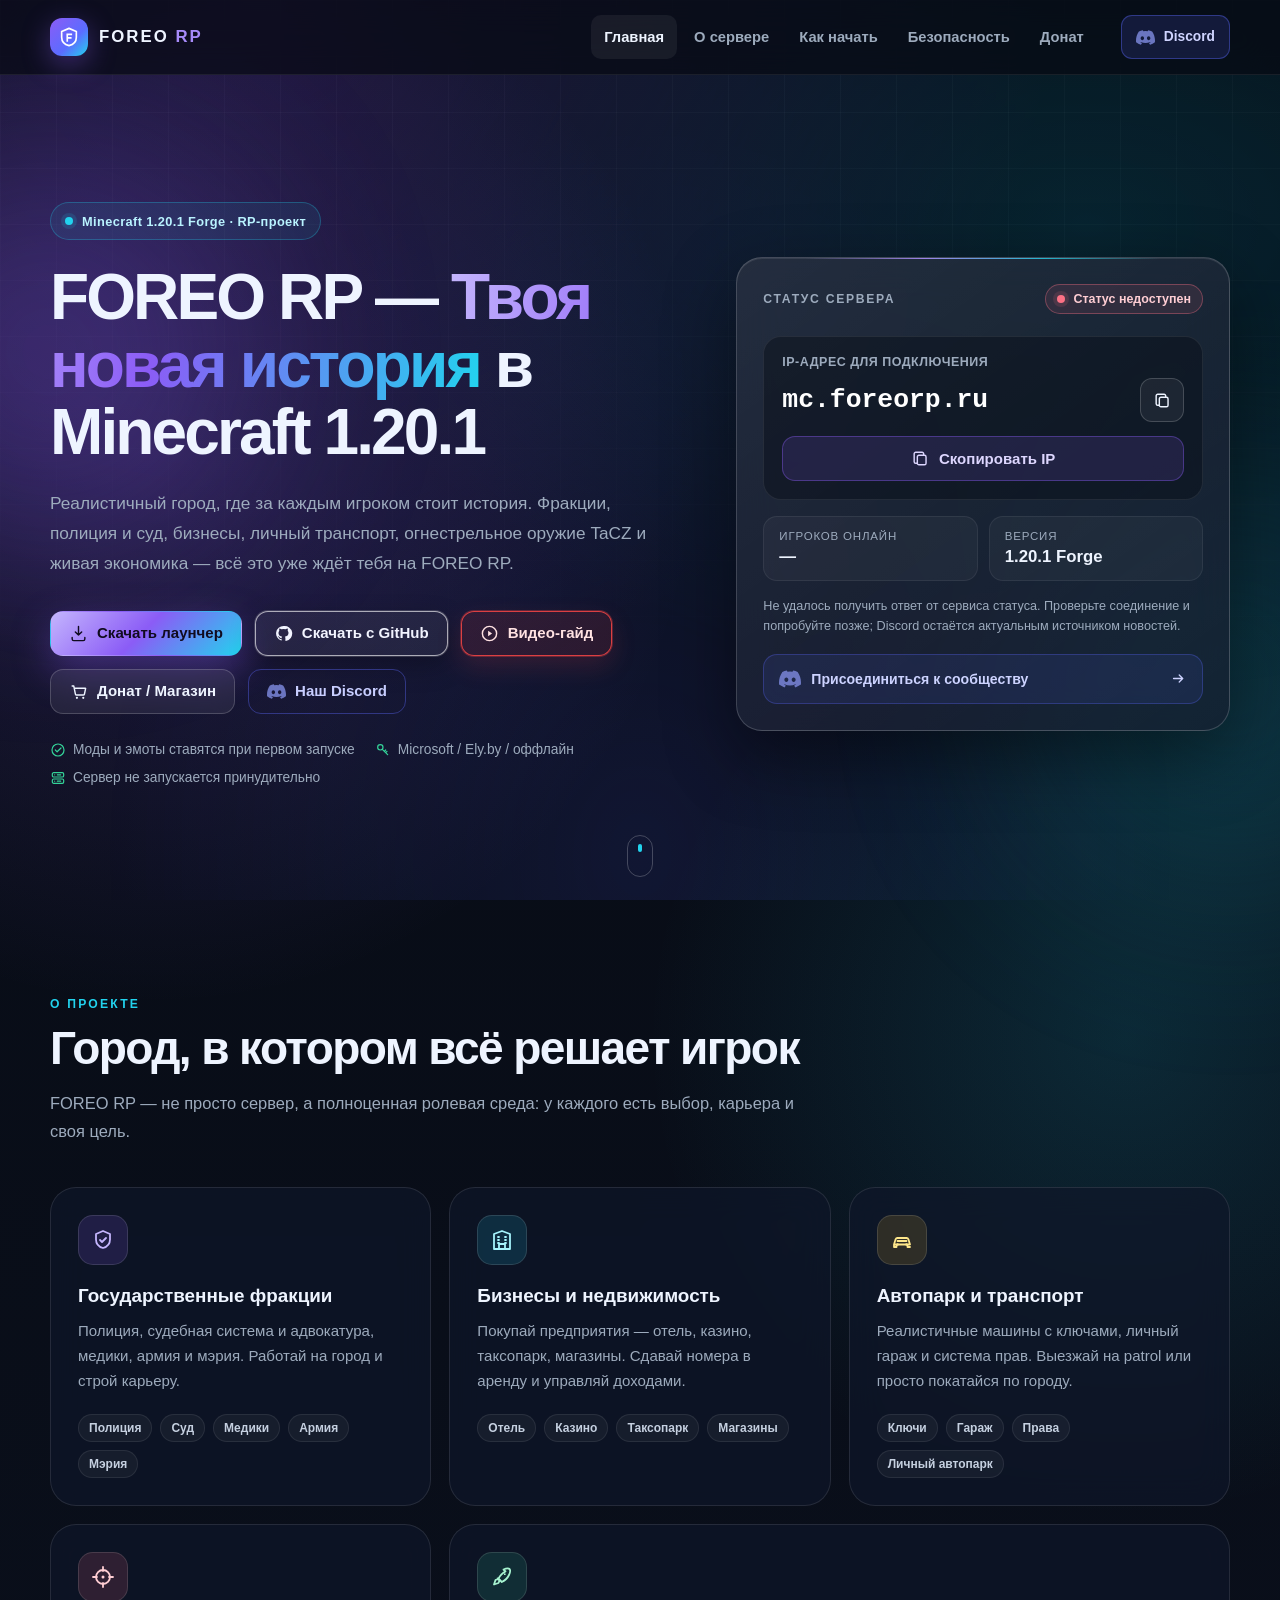
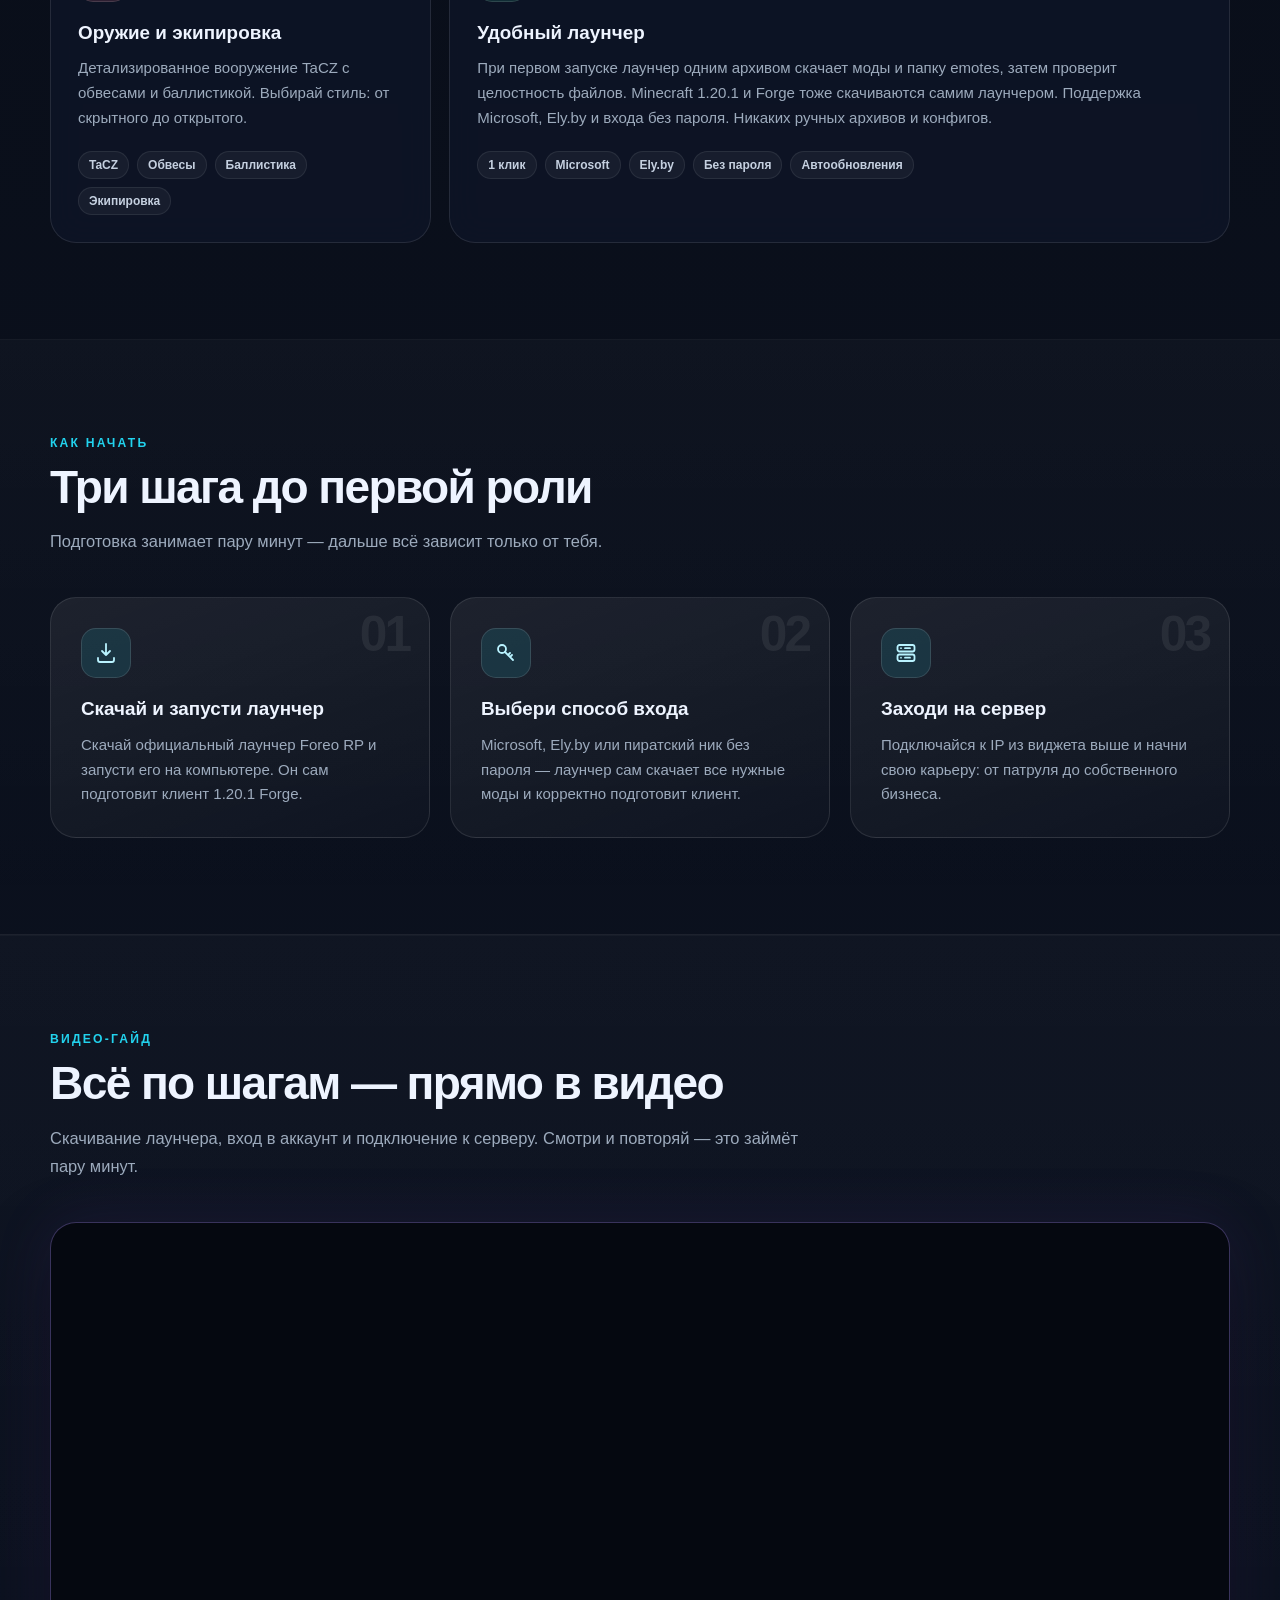
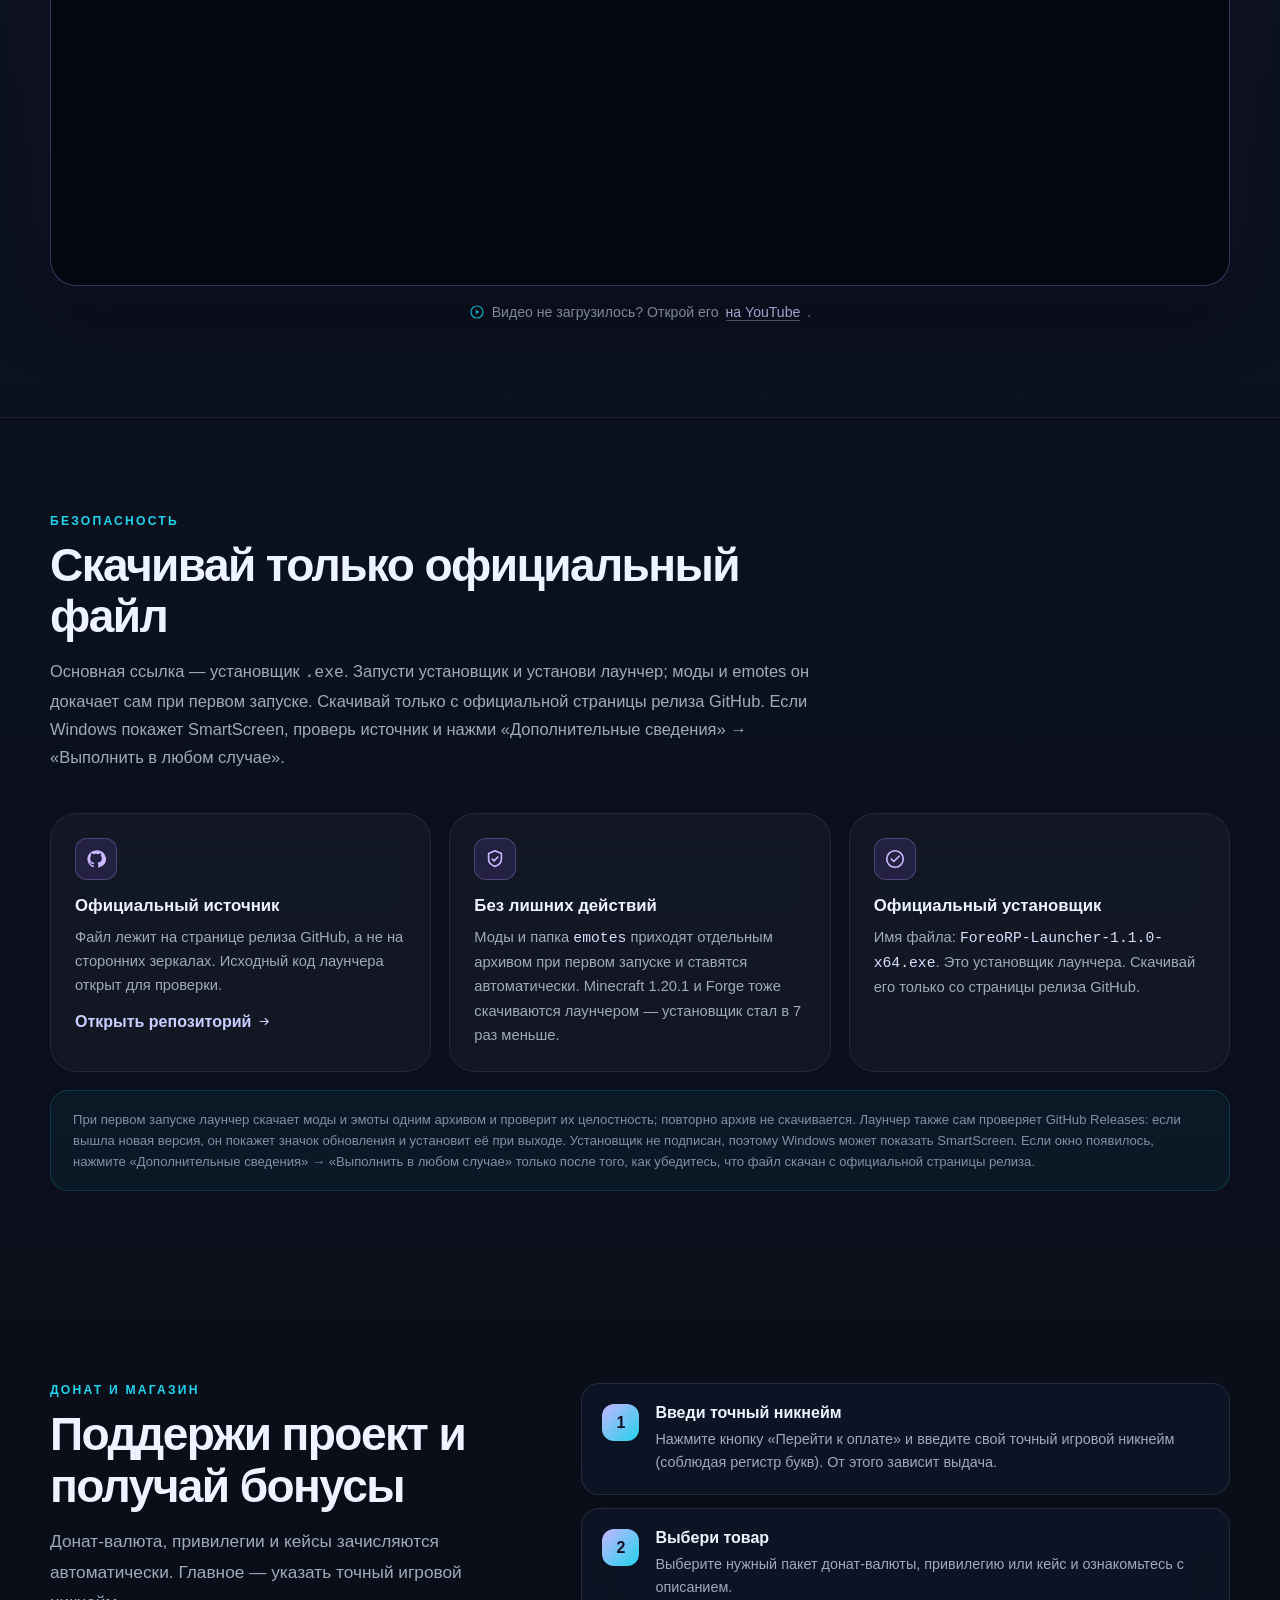
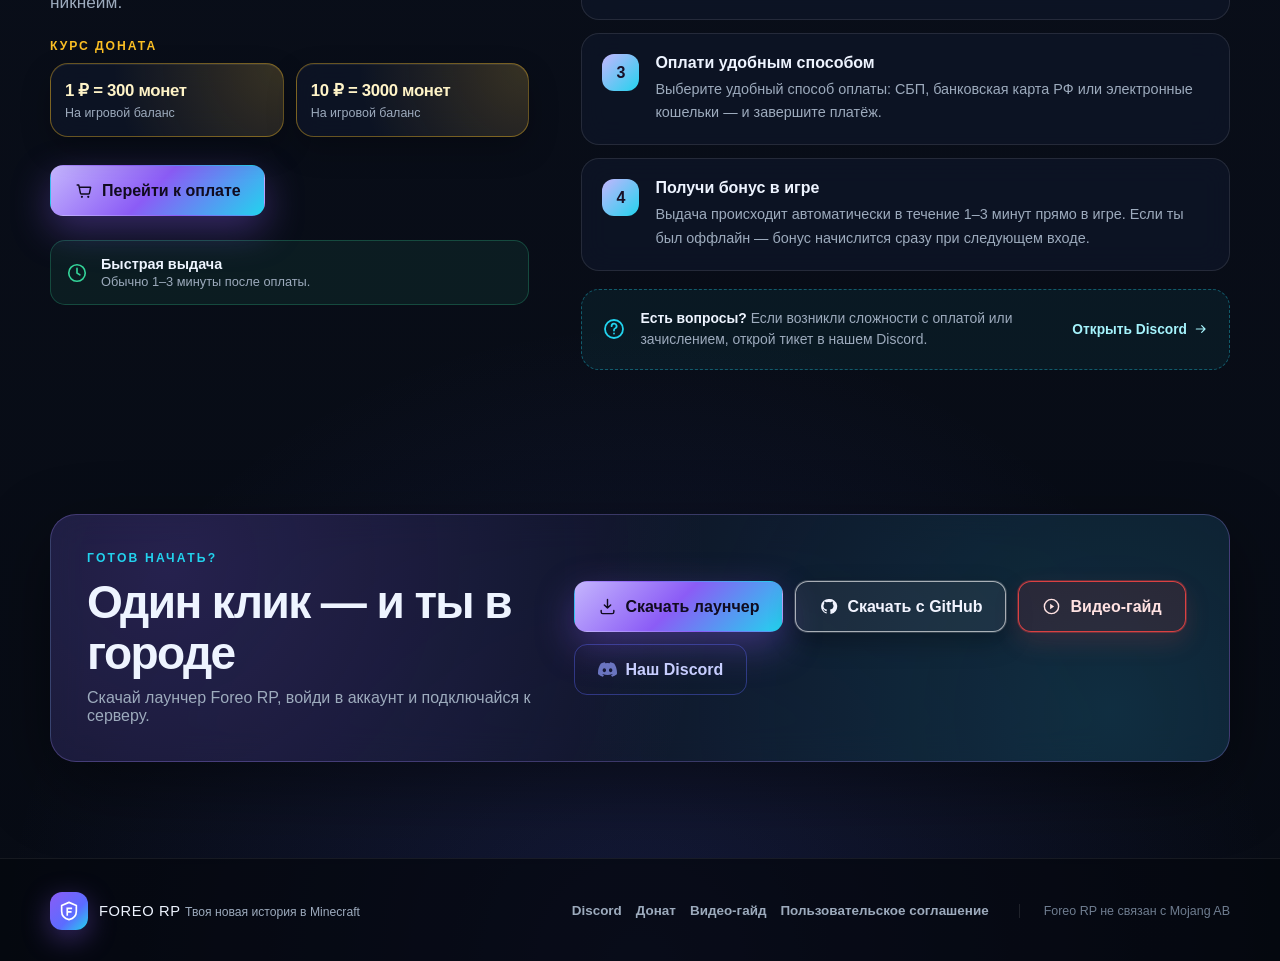
==== commit d586cd51: "Add files via upload" ====
--- a/index.html
+++ b/index.html
@@ -109,8 +109,8 @@
         <a href="#home" class="nav-link is-active">Главная</a>
         <a href="#features" class="nav-link">О сервере</a>
         <a href="#start" class="nav-link">Как начать</a>
+        <a href="#safety" class="nav-link">Безопасность</a>
         <a href="#donate" class="nav-link">Донат</a>
-        <a href="#safety" class="nav-link">Безопасность</a>
       </nav>
 
       <a class="btn btn-small btn-discord" href="https://discord.gg/xC5wDgZSpj" data-config-href="discord" target="_blank" rel="noopener noreferrer">
@@ -138,7 +138,7 @@
           </p>
 
           <div class="hero-actions">
-            <a class="btn btn-primary" href="https://github.com/palsey/foreorp-launcher/releases/download/v1.1.0/ForeoRP-Launcher-1.1.0-x64.zip" data-config-href="launcherZip" target="_blank" rel="noopener noreferrer">
+            <a class="btn btn-primary" href="https://github.com/palsey/foreorp-launcher/releases/download/v1.1.0/ForeoRP-Launcher-1.1.0-x64.exe" data-config-href="launcherExe" target="_blank" rel="noopener noreferrer">
               <svg viewBox="0 0 24 24" aria-hidden="true"><use href="#i-download"></use></svg>
               Скачать лаунчер
             </a>
@@ -327,7 +327,7 @@
         <div class="section-head">
           <span class="section-kicker">Безопасность</span>
           <h2>Скачивай только официальный файл</h2>
-          <p>Основная ссылка — ZIP-архив: браузеры не блокируют архивы и не показывают предупреждение о «непроверенном .exe». Распакуй архив и запусти лаунчер. Моды и emotes он докачает сам при первом запуске. Скачивай только с официальной страницы релиза GitHub.</p>
+          <p>Основная ссылка — установщик <code>.exe</code>. Запусти установщик и установи лаунчер; моды и emotes он докачает сам при первом запуске. Скачивай только с официальной страницы релиза GitHub. Если Windows покажет SmartScreen, проверь источник и нажми «Дополнительные сведения» → «Выполнить в любом случае».</p>
         </div>
 
         <div class="safety-grid">
@@ -348,12 +348,12 @@
 
           <article class="safety-card">
             <span class="safety-icon"><svg viewBox="0 0 24 24" aria-hidden="true"><use href="#i-check"></use></svg></span>
-            <h3>Официальный архив</h3>
-            <p>Имя файла: <code>ForeoRP-Launcher-1.1.0-x64.zip</code>. Внутри — <code>Foreo RP Launcher.exe</code>. Браузер скачивает архив без предупреждения о непроверенном файле.</p>
-          </article>
-        </div>
-
-        <p class="safety-note">Архив не вызывает предупреждение браузера. При первом запуске лаунчер скачает моды и эмоты одним архивом и проверит их целостность; повторно архив не скачивается. Лаунчер также сам проверяет GitHub Releases: если вышла новая версия, он покажет значок обновления, скачает архив и установит его при выходе. Windows может показать SmartScreen для неподписанного EXE. Если окно появилось, нажмите «Дополнительные сведения» → «Выполнить в любом случае» только после того, как убедитесь, что файл скачан с официальной страницы релиза.</p>
+            <h3>Официальный установщик</h3>
+            <p>Имя файла: <code>ForeoRP-Launcher-1.1.0-x64.exe</code>. Это установщик лаунчера. Скачивай его только со страницы релиза GitHub.</p>
+          </article>
+        </div>
+
+        <p class="safety-note">При первом запуске лаунчер скачает моды и эмоты одним архивом и проверит их целостность; повторно архив не скачивается. Лаунчер также сам проверяет GitHub Releases: если вышла новая версия, он покажет значок обновления и установит её при выходе. Установщик не подписан, поэтому Windows может показать SmartScreen. Если окно появилось, нажмите «Дополнительные сведения» → «Выполнить в любом случае» только после того, как убедитесь, что файл скачан с официальной страницы релиза.</p>
       </div>
     </section>
 
@@ -432,7 +432,7 @@
           <p>Скачай лаунчер Foreo RP, войди в аккаунт и подключайся к серверу.</p>
         </div>
         <div class="cta-actions">
-          <a class="btn btn-primary btn-lg" href="https://github.com/palsey/foreorp-launcher/releases/download/v1.1.0/ForeoRP-Launcher-1.1.0-x64.zip" data-config-href="launcherZip" target="_blank" rel="noopener noreferrer">
+          <a class="btn btn-primary btn-lg" href="https://github.com/palsey/foreorp-launcher/releases/download/v1.1.0/ForeoRP-Launcher-1.1.0-x64.exe" data-config-href="launcherExe" target="_blank" rel="noopener noreferrer">
             <svg viewBox="0 0 24 24" aria-hidden="true"><use href="#i-download"></use></svg>
             Скачать лаунчер
           </a>
--- a/style.css
+++ b/style.css
@@ -1351,18 +1351,10 @@
 }
 
 .footer-brand-title {
-  display: inline-flex;
-  align-items: center;
-  justify-content: center;
-  min-height: 44px;
-  padding: 8px 14px;
-  border: 1px solid var(--border-strong);
-  border-radius: 11px;
   color: var(--text);
-  background: rgba(255, 255, 255, 0.05);
-  font-size: 0.95rem;
-  font-weight: 900;
-  letter-spacing: 0.08em;
+  font-size: 0.92rem;
+  font-weight: 500;
+  letter-spacing: 0.04em;
 }
 
 .footer-brand div span {
@@ -1392,20 +1384,6 @@
 
 .footer-links a:hover {
   color: var(--cyan);
-}
-
-.footer-links .footer-agreement {
-  padding: 8px 12px;
-  border: 1px solid rgba(139, 92, 246, 0.42);
-  border-radius: 10px;
-  color: #d8ccff;
-  background: rgba(139, 92, 246, 0.1);
-}
-
-.footer-links .footer-agreement:hover {
-  color: #fff;
-  border-color: var(--violet-light);
-  background: rgba(139, 92, 246, 0.2);
 }
 
 .footer-legal {
@@ -1758,10 +1736,6 @@
     font-size: 0.78rem;
   }
 
-  .footer-links .footer-agreement {
-    padding: 8px 10px;
-  }
-
   .brand-text {
     font-size: 0.92rem;
   }
